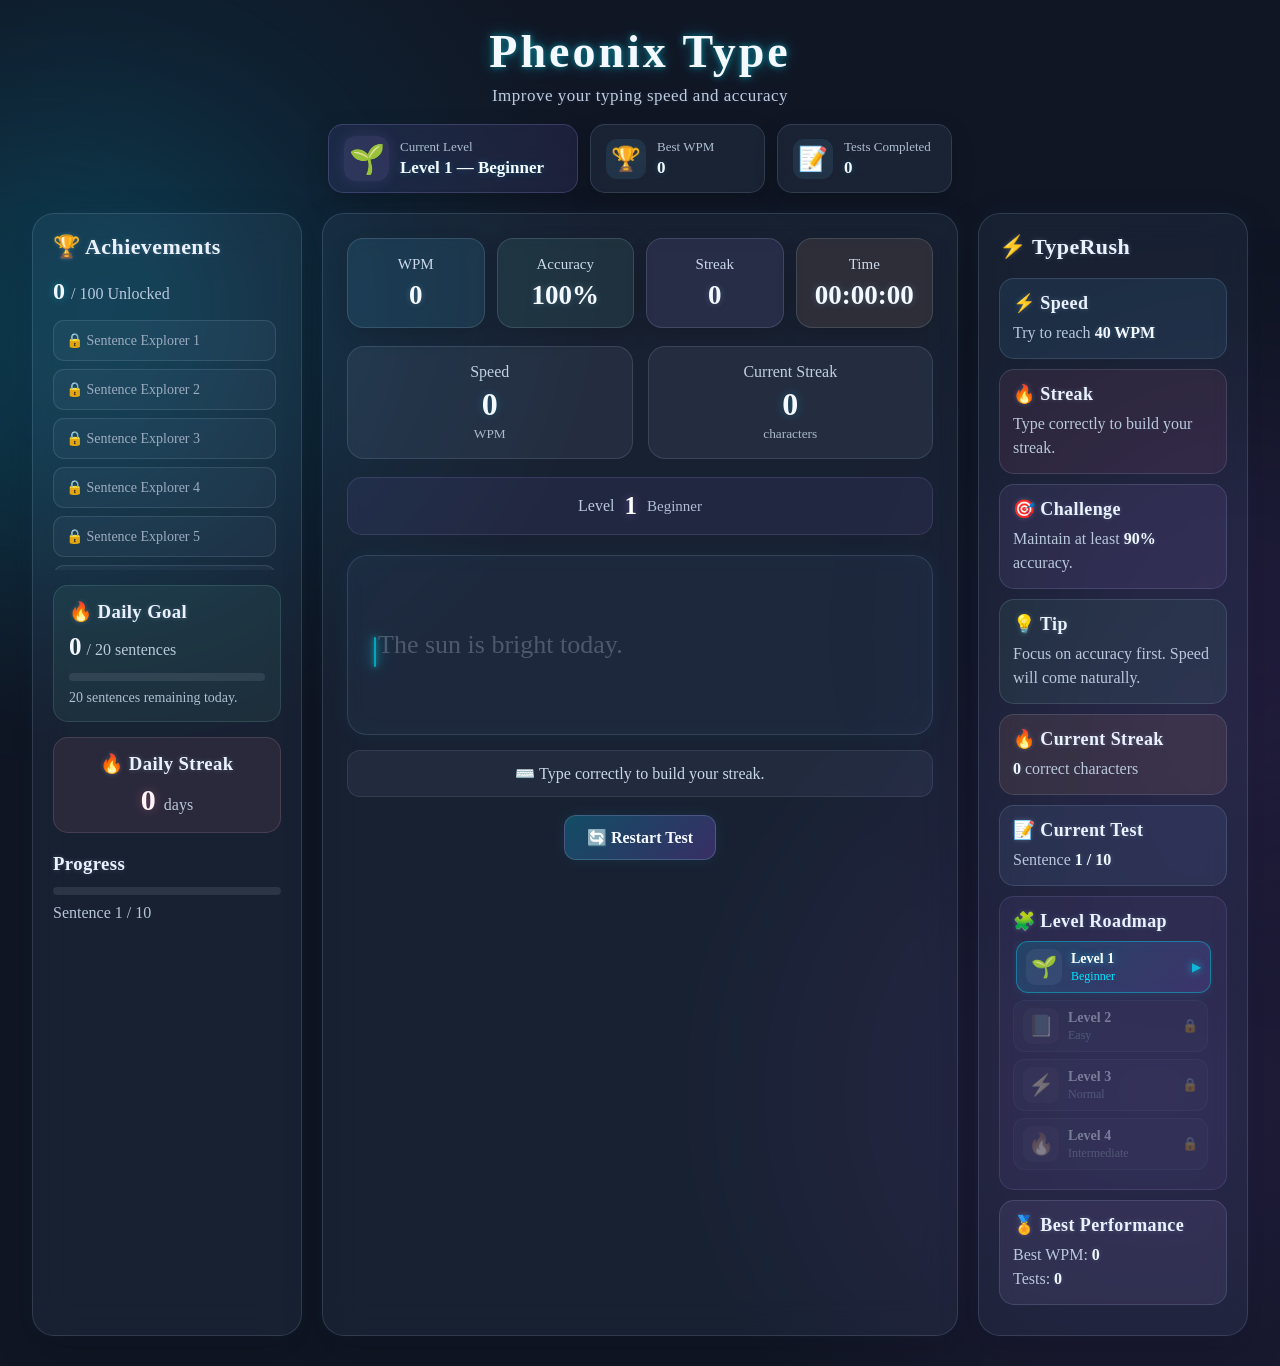
==== index.html @ e49d3962 "Add files via upload" ====
<!DOCTYPE html>
<html lang="en">

<head>
    <meta charset="UTF-8">
    <meta name="viewport" content="width=device-width, initial-scale=1.0">

    <title>PheonixType - Typing Practice</title>

   <meta name="description" content="Free online typing practice to improve your typing speed and accuracy. Take typing tests and improve your WPM.">

   <meta name="keywords" content="typing practice, typing test, typing speed test, online typing practice, WPM test">

    <link rel="stylesheet" href="style.css">
</head>

<body>

    <!-- ================= HEADER ================= -->

    <header class="header">

        <div class="logo">
            Pheonix Type
        </div>

        <p class="subtitle">
            Improve your typing speed and accuracy
        </p>

        <!-- ================= PLAYER SUMMARY ================= -->

        <div class="top-summary">

            <!-- CURRENT LEVEL -->

            <div class="top-summary-card current-level-top">

                <div
                    class="top-level-icon"
                    id="levelImage">
                    🌱
                </div>

                <div class="top-summary-info">

                    <span>Current Level</span>

                    <strong id="topLevelName">
                        Level 1 — Beginner
                    </strong>

                </div>

            </div>


            <!-- BEST WPM -->

            <div class="top-summary-card">

                <div class="top-summary-icon">
                    🏆
                </div>

                <div class="top-summary-info">

                    <span>Best WPM</span>

                    <strong id="bestWpm">
                        0
                    </strong>

                </div>

            </div>


            <!-- TOTAL TESTS -->

            <div class="top-summary-card">

                <div class="top-summary-icon">
                    📝
                </div>

                <div class="top-summary-info">

                    <span>Tests Completed</span>

                    <strong id="totalTestsCompleted">
                        0
                    </strong>

                </div>

            </div>

        </div>

    </header>


    <!-- ================= MAIN CONTAINER ================= -->

    <main class="container">


        <!-- ================= LEFT PANEL ================= -->

        <aside class="side-panel left-panel">

            <h2>🏆 Achievements</h2>

            <div class="achievement-summary">

                <strong id="achievementCount">
                    0
                </strong>

                <span>/ 100 Unlocked</span>

            </div>


            <div
                id="achievementList"
                class="achievement-list">

                <div class="achievement locked">
                    🔒 Achievements unlock after 5 sentences
                </div>

            </div>


            <!-- ================= DAILY GOAL ================= -->

            <div class="daily-goal">

                <h3>🔥 Daily Goal</h3>

                <div class="goal-number">

                    <strong id="dailyCompleted">
                        0
                    </strong>

                    <span>/ 20 sentences</span>

                </div>


                <div class="progress-bar">

                    <div
                        id="dailyProgress"
                        class="progress">
                    </div>

                </div>


                <p id="dailyGoalText">
                    Complete 20 sentences today.
                </p>

            </div>


            <!-- ================= DAILY STREAK ================= -->

            <div class="daily-streak">

                <h3>🔥 Daily Streak</h3>

                <strong id="dailyStreak">
                    0
                </strong>

                <span>days</span>

            </div>


            <!-- ================= PROGRESS ================= -->

            <div class="progress-section">

                <h3>Progress</h3>

                <div class="progress-bar">

                    <div
                        id="progress"
                        class="progress">
                    </div>

                </div>

                <p>

                    Sentence

                    <span id="sentenceNumber">
                        1
                    </span>

                    /

                    <span id="totalSentences">
                        10
                    </span>

                </p>

            </div>

        </aside>


        <!-- ================= CENTER PANEL ================= -->

        <section class="main-panel">


            <!-- ================= TOP STATS ================= -->

            <div class="stats">

                <div class="stat-card">

                    <span>WPM</span>

                    <strong id="wpm">
                        0
                    </strong>

                </div>


                <div class="stat-card">

                    <span>Accuracy</span>

                    <strong id="accuracy">
                        100%
                    </strong>

                </div>


                <div class="stat-card">

                    <span>Streak</span>

                    <strong id="streak">
                        0
                    </strong>

                </div>


                <div class="stat-card">

                    <span>Time</span>

                    <strong id="timer">
                        00:00:00
                    </strong>

                </div>

            </div>


            <!-- ================= BIG STATS ================= -->

            <div class="big-stats">

                <div>

                    <span>Speed</span>

                    <strong id="bigWpm">
                        0
                    </strong>

                    <small>
                        WPM
                    </small>

                </div>


                <div>

                    <span>Current Streak</span>

                    <strong id="bigStreak">
                        0
                    </strong>

                    <small>
                        characters
                    </small>

                </div>

            </div>


            <!-- ================= LEVEL ================= -->

            <div class="level-display">

                <span>
                    Level
                </span>

                <strong id="level">
                    1
                </strong>

                <small id="levelDifficulty">
                    Beginner
                </small>

            </div>


            <!-- ================= TYPING AREA ================= -->

            <div
                class="sentence-box"
                id="sentenceBox">

                <div
                    id="text"
                    class="typing-text">
                </div>


                <input
                    type="text"
                    id="input"
                    autocomplete="off"
                    autocorrect="off"
                    autocapitalize="off"
                    spellcheck="false">

            </div>


            <!-- ================= TYPING STATUS ================= -->

            <div
                id="challenge"
                class="challenge">

                Start typing to begin your challenge.

            </div>


            <!-- ================= RESTART ================= -->

            <button
                class="restart-btn"
                id="restartButton">

                🔄 Restart Test

            </button>

        </section>


        <!-- ================= RIGHT PANEL ================= -->

        <aside class="side-panel right-panel">

            <h2>⚡ TypeRush</h2>


            <!-- SPEED -->

            <div class="info-card speed-card">

                <h3>⚡ Speed</h3>

                <p>
                    Try to reach
                    <strong>40 WPM</strong>
                </p>

            </div>


            <!-- STREAK -->

            <div class="info-card streak-card">

                <h3>🔥 Streak</h3>

                <p>
                    Type correctly to build your streak.
                </p>

            </div>


            <!-- CHALLENGE -->

            <div class="info-card challenge-card">

                <h3>🎯 Challenge</h3>

                <p>
                    Maintain at least
                    <strong>90%</strong> accuracy.
                </p>

            </div>


            <!-- TIP -->

            <div class="info-card tip-card">

                <h3>💡 Tip</h3>

                <p>
                    Focus on accuracy first.
                    Speed will come naturally.
                </p>

            </div>


            <!-- CURRENT STREAK -->

            <div class="info-card current-streak-card">

                <h3>🔥 Current Streak</h3>

                <p>

                    <strong id="rightCurrentStreak">
                        0
                    </strong>

                    correct characters

                </p>

            </div>


            <!-- CURRENT TEST -->

            <div class="info-card current-test-card">

                <h3>📝 Current Test</h3>

                <p>

                    Sentence

                    <strong id="rightCurrentTest">
                        1 / 10
                    </strong>

                </p>

            </div>


            <!-- ================= LEVEL ROADMAP ================= -->

            <div class="level-roadmap">

                <h3>🧩 Level Roadmap</h3>

                <div
                    class="level-scroll"
                    id="levelScroll">


                    <div
                        class="level-card"
                        data-level="1">

                        <div class="level-card-image">
                            🌱
                        </div>

                        <div class="level-card-info">

                            <strong>Level 1</strong>

                            <span>Beginner</span>

                        </div>

                        <div class="level-status">
                            ▶
                        </div>

                    </div>


                    <div
                        class="level-card"
                        data-level="2">

                        <div class="level-card-image">
                            📘
                        </div>

                        <div class="level-card-info">

                            <strong>Level 2</strong>

                            <span>Easy</span>

                        </div>

                        <div class="level-status">
                            🔒
                        </div>

                    </div>


                    <div
                        class="level-card"
                        data-level="3">

                        <div class="level-card-image">
                            ⚡
                        </div>

                        <div class="level-card-info">

                            <strong>Level 3</strong>

                            <span>Normal</span>

                        </div>

                        <div class="level-status">
                            🔒
                        </div>

                    </div>


                    <div
                        class="level-card"
                        data-level="4">

                        <div class="level-card-image">
                            🔥
                        </div>

                        <div class="level-card-info">

                            <strong>Level 4</strong>

                            <span>Intermediate</span>

                        </div>

                        <div class="level-status">
                            🔒
                        </div>

                    </div>


                    <div
                        class="level-card"
                        data-level="5">

                        <div class="level-card-image">
                            🚀
                        </div>

                        <div class="level-card-info">

                            <strong>Level 5</strong>

                            <span>Advanced</span>

                        </div>

                        <div class="level-status">
                            🔒
                        </div>

                    </div>


                    <div
                        class="level-card"
                        data-level="6">

                        <div class="level-card-image">
                            💎
                        </div>

                        <div class="level-card-info">

                            <strong>Level 6</strong>

                            <span>Expert</span>

                        </div>

                        <div class="level-status">
                            🔒
                        </div>

                    </div>


                    <div
                        class="level-card"
                        data-level="7">

                        <div class="level-card-image">
                            👑
                        </div>

                        <div class="level-card-info">

                            <strong>Level 7</strong>

                            <span>Master</span>

                        </div>

                        <div class="level-status">
                            🔒
                        </div>

                    </div>


                    <div
                        class="level-card"
                        data-level="8">

                        <div class="level-card-image">
                            🏆
                        </div>

                        <div class="level-card-info">

                            <strong>Level 8</strong>

                            <span>Legend</span>

                        </div>

                        <div class="level-status">
                            🔒
                        </div>

                    </div>

                </div>

            </div>


            <!-- BEST SCORE -->

            <div class="info-card best-card">

                <h3>🏅 Best Performance</h3>

                <p>
                    Best WPM:
                    <strong id="rightBestWpm">
                        0
                    </strong>
                </p>

                <p>
                    Tests:
                    <strong id="rightTotalTests">
                        0
                    </strong>
                </p>

            </div>

        </aside>

    </main>


    <!-- ================= ACHIEVEMENT POPUP ================= -->

    <div
        id="achievementPopup"
        class="achievement-popup">

        <div class="popup-box">

            <div class="popup-icon">
                🏆
            </div>

            <h2>
                Achievement Unlocked!
            </h2>

            <p id="achievementName">
                Achievement
            </p>

        </div>

    </div>


    <!-- ================= RESULTS ================= -->

    <div
        id="results"
        class="results-overlay">

        <div class="results-box">


            <h1>
                🏆 Test Complete!
            </h1>


            <p class="results-subtitle">
                Great job! Here are your final results.
            </p>


            <div class="results-stats">


                <div class="result-card">

                    <span>
                        WPM
                    </span>

                    <strong id="finalWpm">
                        0
                    </strong>

                </div>


                <div class="result-card">

                    <span>
                        Accuracy
                    </span>

                    <strong id="finalAccuracy">
                        0%
                    </strong>

                </div>


                <div class="result-card">

                    <span>
                        Highest Streak
                    </span>

                    <strong id="finalStreak">
                        0
                    </strong>

                </div>


                <div class="result-card">

                    <span>
                        Characters
                    </span>

                    <strong id="finalCharacters">
                        0
                    </strong>

                </div>


                <div class="result-card">

                    <span>
                        Time
                    </span>

                    <strong id="finalTime">
                        00:00:00
                    </strong>

                </div>


                <div class="result-card">

                    <span>
                        Daily Goal
                    </span>

                    <strong id="finalDailyGoal">
                        0 / 20
                    </strong>

                </div>

            </div>


            <h2 id="performanceMessage">
                Keep practicing!
            </h2>


            <button
                class="try-again-btn"
                id="tryAgainButton">

                🔄 Try Again

            </button>

        </div>

    </div>


    <script src="script.js"></script>

</body>

</html>
---- style.css ----
/* ========================================= */
/* GLOBAL */
/* ========================================= */

* {
    box-sizing: border-box;
    margin: 0;
    padding: 0;

    font-family:
        "Times New Roman",
        Times,
        serif;
}


body {

    min-height: 100vh;

    color: #e8f1ff;

    background:

        radial-gradient(
            circle at 10% 20%,
            rgba(0, 200, 255, 0.12),
            transparent 30%
        ),

        radial-gradient(
            circle at 90% 80%,
            rgba(170, 80, 255, 0.12),
            transparent 30%
        ),

        #101624;

    overflow-x: hidden;

    position: relative;
}


/* ========================================= */
/* BACKGROUND GLOW */
/* ========================================= */

body::before {

    content: "";

    position: fixed;

    width: 450px;
    height: 450px;

    left: -180px;
    top: 15%;

    background:
        rgba(0, 220, 255, 0.10);

    filter: blur(100px);

    border-radius: 50%;

    animation:
        backgroundMove 8s ease-in-out infinite;

    pointer-events: none;
}


body::after {

    content: "";

    position: fixed;

    width: 450px;
    height: 450px;

    right: -180px;
    bottom: 5%;

    background:
        rgba(170, 80, 255, 0.10);

    filter: blur(100px);

    border-radius: 50%;

    animation:
        backgroundMove2 10s ease-in-out infinite;

    pointer-events: none;
}


@keyframes backgroundMove {

    0%,
    100% {
        transform: translate(0, 0);
    }

    50% {
        transform: translate(100px, 50px);
    }

}


@keyframes backgroundMove2 {

    0%,
    100% {
        transform: translate(0, 0);
    }

    50% {
        transform: translate(-100px, -50px);
    }

}


/* ========================================= */
/* HEADER */
/* ========================================= */

.header {

    text-align: center;

    padding:
        25px
        20px
        15px;

    position: relative;

    z-index: 2;
}


.logo {

    font-size: 46px;

    font-weight: bold;

    letter-spacing: 3px;

    color: #f4f8ff;

    text-shadow:

        0 0 6px
        rgba(0, 229, 255, 0.5),

        0 0 18px
        rgba(0, 229, 255, 0.3);

    animation:
        logoFloat 4s ease-in-out infinite;
}


@keyframes logoFloat {

    0%,
    100% {
        transform: translateY(0);
    }

    50% {
        transform: translateY(-4px);
    }

}


.subtitle {

    margin-top: 8px;

    color: #bdcce0;

    font-size: 17px;

    letter-spacing: 0.5px;

    text-shadow:
        0 0 5px
        rgba(170, 210, 255, 0.15);
}


/* ========================================= */
/* TOP PLAYER SUMMARY */
/* ========================================= */

.top-summary {

    margin: 18px auto 0;

    display: flex;

    justify-content: center;

    align-items: stretch;

    gap: 12px;

    width: min(900px, 95%);
}


.top-summary-card {

    min-width: 175px;

    padding: 11px 15px;

    display: flex;

    align-items: center;

    gap: 11px;

    border-radius: 15px;

    border:
        1px solid
        rgba(200, 225, 255, 0.14);

    background:
        rgba(150, 190, 235, 0.08);

    backdrop-filter:
        blur(15px);

    -webkit-backdrop-filter:
        blur(15px);

    box-shadow:
        0 8px 25px
        rgba(0, 0, 0, 0.15);

    transition:
        0.3s ease;
}


.top-summary-card:hover {

    transform:
        translateY(-3px);

    background:
        rgba(180, 215, 250, 0.13);

    box-shadow:
        0 0 20px
        rgba(0, 220, 255, 0.10);
}


.current-level-top {

    min-width: 250px;

    background:
        rgba(150, 130, 255, 0.10);

    border-color:
        rgba(190, 170, 255, 0.20);
}


.top-level-icon {

    width: 45px;

    height: 45px;

    display: flex;

    align-items: center;

    justify-content: center;

    font-size: 29px;

    border-radius: 12px;

    background:
        rgba(180, 150, 255, 0.12);

    box-shadow:
        0 0 15px
        rgba(160, 130, 255, 0.15);

    flex-shrink: 0;
}


.top-summary-icon {

    width: 40px;

    height: 40px;

    display: flex;

    align-items: center;

    justify-content: center;

    font-size: 24px;

    border-radius: 11px;

    background:
        rgba(100, 200, 255, 0.10);

    flex-shrink: 0;
}


.top-summary-info {

    display: flex;

    flex-direction: column;

    text-align: left;

    gap: 3px;
}


.top-summary-info span {

    color: #aebed2;

    font-size: 13px;
}


.top-summary-info strong {

    color: #f4f9ff;

    font-size: 17px;

    text-shadow:
        0 0 7px
        rgba(0, 220, 255, 0.25);
}


/* ========================================= */
/* MAIN LAYOUT */
/* ========================================= */

.container {

    width: 95%;

    max-width: 1450px;

    margin:
        5px auto
        30px;

    display: grid;

    grid-template-columns:
        270px
        1fr
        270px;

    gap: 20px;

    position: relative;

    z-index: 2;
}


/* ========================================= */
/* GLASS PANELS */
/* ========================================= */

.side-panel,
.main-panel {

    border-radius: 22px;

    border:
        1px solid
        rgba(200, 225, 255, 0.14);

    background:
        rgba(140, 180, 230, 0.07);

    backdrop-filter:
        blur(18px);

    -webkit-backdrop-filter:
        blur(18px);

    box-shadow:

        0 15px 40px
        rgba(0, 0, 0, 0.18),

        0 0 25px
        rgba(100, 180, 255, 0.05);
}


.side-panel {

    padding: 20px;

    min-height: 500px;
}


.main-panel {

    padding: 24px;

    min-width: 0;
}


/* ========================================= */
/* HEADINGS */
/* ========================================= */

h2,
h3 {

    color: #eaf2ff;

    letter-spacing: 0.4px;

    text-shadow:
        0 0 5px
        rgba(180, 220, 255, 0.25);
}


.side-panel h2 {

    margin-bottom: 18px;

    font-size: 22px;
}


/* ========================================= */
/* ACHIEVEMENTS */
/* ========================================= */

.achievement-summary {

    display: flex;

    align-items: baseline;

    gap: 6px;

    margin-bottom: 15px;

    color: #b8c9df;
}


.achievement-summary strong {

    font-size: 24px;

    color: #f2f7ff;

    text-shadow:
        0 0 8px
        rgba(0, 229, 255, 0.35);
}


.achievement-list {

    max-height: 250px;

    overflow-y: auto;

    padding-right: 5px;
}


.achievement {

    padding: 11px 12px;

    margin-bottom: 8px;

    border-radius: 11px;

    background:
        rgba(175, 205, 245, 0.08);

    border:
        1px solid
        rgba(200, 225, 255, 0.13);

    color: #d5e1f0;

    font-size: 14px;

    transition:
        0.3s ease;
}


.achievement:hover {

    transform:
        translateX(4px);

    background:
        rgba(185, 215, 255, 0.14);
}


.achievement.unlocked {

    color: #f5fbff;

    background:
        rgba(0, 210, 240, 0.10);

    border-color:
        rgba(0, 220, 255, 0.25);

    box-shadow:
        0 0 14px
        rgba(0, 220, 255, 0.08);
}


.achievement.locked {

    color: #9eacc0;

    background:
        rgba(150, 175, 205, 0.06);
}


/* ========================================= */
/* DAILY GOAL */
/* ========================================= */

.daily-goal {

    margin-top: 15px;

    padding: 15px;

    border-radius: 15px;

    background:
        rgba(100, 210, 180, 0.08);

    border:
        1px solid
        rgba(150, 230, 210, 0.14);
}


.daily-goal h3 {

    margin-bottom: 10px;
}


.goal-number {

    display: flex;

    align-items: baseline;

    gap: 5px;

    color: #b9cadc;
}


.goal-number strong {

    font-size: 25px;

    color: #f2f8ff;
}


.progress-bar {

    width: 100%;

    height: 8px;

    margin-top: 12px;

    border-radius: 10px;

    overflow: hidden;

    background:
        rgba(210, 225, 245, 0.10);
}


.progress {

    width: 0%;

    height: 100%;

    border-radius: 10px;

    background:
        linear-gradient(
            90deg,
            #00d9ff,
            #9c6cff
        );

    box-shadow:
        0 0 10px
        rgba(0, 220, 255, 0.35);

    transition:
        width 0.4s ease;
}


.daily-goal p {

    margin-top: 9px;

    color: #aebfd3;

    font-size: 14px;
}


/* ========================================= */
/* DAILY STREAK */
/* ========================================= */

.daily-streak {

    margin-top: 15px;

    padding: 15px;

    text-align: center;

    border-radius: 15px;

    background:
        rgba(255, 150, 180, 0.08);

    border:
        1px solid
        rgba(255, 190, 210, 0.14);
}


.daily-streak h3 {

    margin-bottom: 8px;
}


.daily-streak strong {

    font-size: 30px;

    color: #fff4f7;

    text-shadow:
        0 0 10px
        rgba(255, 120, 160, 0.35);
}


.daily-streak span {

    color: #b9c7d9;

    margin-left: 4px;
}


/* ========================================= */
/* PROGRESS */
/* ========================================= */

.progress-section {

    margin-top: 20px;
}


.progress-section h3 {

    margin-bottom: 8px;
}


.progress-section p {

    margin-top: 9px;

    color: #b6c5d8;
}


/* ========================================= */
/* TOP STATS */
/* ========================================= */

.stats {

    display: grid;

    grid-template-columns:
        repeat(4, 1fr);

    gap: 12px;
}


.stat-card {

    min-height: 90px;

    padding: 15px;

    border-radius: 16px;

    display: flex;

    flex-direction: column;

    justify-content: center;

    text-align: center;

    border:
        1px solid
        rgba(200, 225, 255, 0.15);

    background:
        rgba(160, 195, 235, 0.09);

    box-shadow:
        0 8px 22px
        rgba(0, 0, 0, 0.14);

    transition:
        0.3s ease;
}


.stat-card:hover {

    transform:
        translateY(-4px);

    background:
        rgba(180, 210, 250, 0.14);

    box-shadow:
        0 0 22px
        rgba(100, 200, 255, 0.10);
}


.stat-card:nth-child(1) {

    background:
        rgba(80, 200, 255, 0.10);
}


.stat-card:nth-child(2) {

    background:
        rgba(100, 220, 185, 0.09);
}


.stat-card:nth-child(3) {

    background:
        rgba(180, 150, 255, 0.10);
}


.stat-card:nth-child(4) {

    background:
        rgba(255, 190, 120, 0.09);
}


.stat-card span {

    color: #cbd9eb;

    font-size: 15px;

    margin-bottom: 7px;
}


.stat-card strong {

    color: #f4f8ff;

    font-size: 27px;

    text-shadow:
        0 0 7px
        rgba(150, 220, 255, 0.25);
}


/* ========================================= */
/* BIG STATS */
/* ========================================= */

.big-stats {

    display: grid;

    grid-template-columns:
        repeat(2, 1fr);

    gap: 15px;

    margin-top: 18px;
}


.big-stats > div {

    text-align: center;

    padding: 16px;

    border-radius: 17px;

    background:
        rgba(175, 200, 240, 0.08);

    border:
        1px solid
        rgba(200, 225, 255, 0.13);
}


.big-stats span {

    display: block;

    color: #c1d0e3;

    margin-bottom: 5px;
}


.big-stats strong {

    font-size: 32px;

    color: #f4f9ff;

    text-shadow:
        0 0 10px
        rgba(0, 220, 255, 0.25);
}


.big-stats small {

    display: block;

    margin-top: 3px;

    color: #aab9cc;
}


/* ========================================= */
/* LEVEL */
/* ========================================= */

.level-display {

    margin-top: 18px;

    padding: 14px;

    display: flex;

    align-items: center;

    justify-content: center;

    gap: 10px;

    border-radius: 15px;

    background:
        rgba(150, 130, 255, 0.08);

    border:
        1px solid
        rgba(190, 170, 255, 0.14);
}


.level-display span {

    color: #b9c9dd;

    font-size: 16px;
}


.level-display strong {

    font-size: 25px;

    color: #ffffff;

    text-shadow:
        0 0 10px
        rgba(150, 130, 255, 0.4);
}


.level-display small {

    color: #aebdd1;

    font-size: 15px;
}


/* ========================================= */
/* TYPING BOX */
/* ========================================= */

.sentence-box {

    position: relative;

    margin-top: 20px;

    min-height: 180px;

    padding: 30px;

    display: flex;

    align-items: center;

    border-radius: 20px;

    background:
        rgba(100, 150, 210, 0.06);

    border:
        1px solid
        rgba(180, 220, 255, 0.14);

    box-shadow:

        inset 0 0 25px
        rgba(100, 180, 255, 0.03),

        0 0 25px
        rgba(0, 220, 255, 0.05);

    cursor: text;
}


/* ========================================= */
/* TYPING TEXT */
/* ========================================= */

.typing-text {

    width: 100%;

    font-size: 26px;

    line-height: 1.7;

    word-wrap: break-word;
}


.typing-text span {

    position: relative;

    color: #697386;

    opacity: 0.65;

    text-shadow: none;

    transition:

        color 0.15s ease,

        text-shadow 0.15s ease,

        opacity 0.15s ease;
}


/* ========================================= */
/* CURRENT CHARACTER */
/* ========================================= */

.typing-text span.current {

    color: #697386;

    opacity: 0.65;

    text-shadow: none;
}


.typing-text span.current::before {

    content: "";

    position: absolute;

    left: -4px;

    top: 7px;

    width: 2px;

    height: 30px;

    background: #00e5ff;

    border-radius: 5px;

    box-shadow:

        0 0 5px #00e5ff,

        0 0 12px #00e5ff,

        0 0 22px
        rgba(0, 229, 255, 0.7);

    animation:
        cursorBlink 0.8s infinite;
}


@keyframes cursorBlink {

    0%,
    45% {
        opacity: 1;
    }

    46%,
    100% {
        opacity: 0.2;
    }

}


/* ========================================= */
/* CORRECT CHARACTER */
/* ========================================= */

.typing-text span.correct {

    color: #ffffff;

    opacity: 1;

    text-shadow:

        0 0 4px #ffffff,

        0 0 9px #00e5ff,

        0 0 18px
        rgba(0, 229, 255, 0.65);
}


/* ========================================= */
/* WRONG CHARACTER */
/* ========================================= */

.typing-text span.wrong {

    color: #ff5c78;

    opacity: 1;

    text-decoration:
        underline;

    text-decoration-color:
        #ff5c78;

    text-decoration-thickness: 2px;

    text-underline-offset: 4px;

    text-shadow:

        0 0 5px #ff5c78,

        0 0 12px #ff5c78,

        0 0 20px
        rgba(255, 80, 110, 0.55);

    animation:
        wrongCharacter 0.15s ease;
}


@keyframes wrongCharacter {

    0% {
        transform: translateX(0);
    }

    25% {
        transform: translateX(-2px);
    }

    50% {
        transform: translateX(2px);
    }

    75% {
        transform: translateX(-1px);
    }

    100% {
        transform: translateX(0);
    }

}


/* ========================================= */
/* HIDDEN INPUT */
/* ========================================= */

#input {

    position: absolute;

    opacity: 0;

    pointer-events: none;

    width: 1px;

    height: 1px;

    border: none;

    outline: none;
}


/* ========================================= */
/* CHALLENGE */
/* ========================================= */

.challenge {

    margin-top: 15px;

    padding: 13px 16px;

    text-align: center;

    border-radius: 13px;

    color: #c8d7e9;

    background:
        rgba(180, 200, 240, 0.06);

    border:
        1px solid
        rgba(200, 220, 255, 0.10);

    transition:
        0.3s ease;
}


/* ========================================= */
/* BUTTONS */
/* ========================================= */

.restart-btn,
.try-again-btn {

    border: none;

    cursor: pointer;

    color: #f5f9ff;

    font-size: 16px;

    font-weight: bold;

    padding:
        12px
        22px;

    border-radius: 12px;

    background:
        linear-gradient(
            135deg,
            rgba(0, 210, 255, 0.25),
            rgba(150, 90, 255, 0.25)
        );

    border:
        1px solid
        rgba(180, 220, 255, 0.20);

    box-shadow:
        0 0 15px
        rgba(0, 220, 255, 0.08);

    transition:
        0.3s ease;
}


.restart-btn {

    display: block;

    margin:
        18px
        auto
        0;
}


.restart-btn:hover,
.try-again-btn:hover {

    transform:
        translateY(-3px);

    box-shadow:
        0 0 25px
        rgba(0, 220, 255, 0.18);
}


.restart-btn:active,
.try-again-btn:active {

    transform:
        translateY(0)
        scale(0.97);
}


/* ========================================= */
/* RIGHT CARDS */
/* ========================================= */

.info-card {

    padding: 13px;

    margin-bottom: 10px;

    border-radius: 15px;

    border:
        1px solid
        rgba(200, 225, 255, 0.14);

    transition:
        0.3s ease;
}


.info-card:hover {

    transform:
        translateY(-3px);

    box-shadow:
        0 0 18px
        rgba(100, 190, 255, 0.08);
}


.info-card h3 {

    margin-bottom: 7px;

    font-size: 18px;
}


.info-card p {

    color: #b9c8dc;

    line-height: 1.5;
}


.info-card strong {

    color: #f3f8ff;

    text-shadow:
        0 0 5px
        rgba(150, 220, 255, 0.25);
}


.speed-card {

    background:
        rgba(80, 200, 255, 0.09);
}


.streak-card {

    background:
        rgba(255, 120, 160, 0.08);
}


.challenge-card {

    background:
        rgba(175, 140, 255, 0.09);
}


.tip-card {

    background:
        rgba(100, 220, 180, 0.08);
}


.current-streak-card {

    background:
        rgba(255, 180, 120, 0.09);
}


.current-test-card {

    background:
        rgba(120, 190, 255, 0.09);
}


.best-card {

    background:
        rgba(190, 160, 255, 0.09);
}


/* ========================================= */
/* LEVEL ROADMAP */
/* ========================================= */

.level-roadmap {

    margin-bottom: 10px;

    padding: 13px;

    border-radius: 15px;

    background:
        rgba(150, 130, 255, 0.07);

    border:
        1px solid
        rgba(190, 170, 255, 0.14);
}


.level-roadmap h3 {

    margin-bottom: 9px;

    font-size: 18px;
}


/* ========================================= */
/* LEVEL SCROLL */
/* ========================================= */

.level-scroll {

    max-height: 235px;

    overflow-y: auto;

    overflow-x: hidden;

    padding-right: 5px;

    scroll-behavior: smooth;
}


/* ========================================= */
/* LEVEL CARD */
/* ========================================= */

.level-card {

    min-height: 52px;

    margin-bottom: 7px;

    padding: 7px 9px;

    display: flex;

    align-items: center;

    gap: 9px;

    border-radius: 12px;

    border:
        1px solid
        rgba(200, 225, 255, 0.10);

    background:
        rgba(150, 180, 220, 0.06);

    transition:
        0.3s ease;

    position: relative;
}


.level-card-image {

    width: 36px;

    height: 36px;

    flex-shrink: 0;

    display: flex;

    align-items: center;

    justify-content: center;

    font-size: 21px;

    border-radius: 9px;

    background:
        rgba(180, 200, 240, 0.08);
}


.level-card-info {

    flex: 1;

    display: flex;

    flex-direction: column;

    gap: 2px;
}


.level-card-info strong {

    color: #dce9f8;

    font-size: 14px;
}


.level-card-info span {

    color: #8493a8;

    font-size: 12px;
}


.level-status {

    font-size: 13px;

    opacity: 0.75;
}


/* ========================================= */
/* LOCKED LEVEL */
/* ========================================= */

.level-card.locked {

    opacity: 0.42;
}


.level-card.locked .level-card-image {

    filter: grayscale(0.8);
}


/* ========================================= */
/* UNLOCKED LEVEL */
/* ========================================= */

.level-card.unlocked {

    opacity: 1;

    background:
        rgba(0, 210, 240, 0.07);

    border-color:
        rgba(0, 220, 255, 0.15);
}


.level-card.unlocked .level-status {

    font-size: 0;

}


.level-card.unlocked .level-status::after {

    content: "✓";

    font-size: 16px;

    color: #00e5ff;

    text-shadow:
        0 0 8px
        #00e5ff;
}


/* ========================================= */
/* ACTIVE LEVEL */
/* ========================================= */

.level-card.active {

    opacity: 1;

    background:
        linear-gradient(
            135deg,
            rgba(0, 220, 255, 0.14),
            rgba(150, 100, 255, 0.14)
        );

    border-color:
        rgba(0, 229, 255, 0.38);

    box-shadow:

        0 0 15px
        rgba(0, 220, 255, 0.10),

        inset 0 0 15px
        rgba(0, 220, 255, 0.04);

    transform:
        translateX(3px);
}


.level-card.active .level-card-info strong {

    color: #ffffff;

    text-shadow:
        0 0 7px
        rgba(0, 229, 255, 0.55);
}


.level-card.active .level-card-info span {

    color: #00e5ff;
}


.level-card.active .level-status {

    font-size: 0;
}


.level-card.active .level-status::after {

    content: "▶";

    font-size: 12px;

    color: #00e5ff;

    text-shadow:
        0 0 8px
        #00e5ff;
}


/* ========================================= */
/* LEVEL SCROLLBAR */
/* ========================================= */

.level-scroll::-webkit-scrollbar {

    width: 5px;
}


.level-scroll::-webkit-scrollbar-track {

    background:
        rgba(255,255,255,0.02);
}


.level-scroll::-webkit-scrollbar-thumb {

    background:
        rgba(120,190,255,0.25);

    border-radius: 10px;
}


/* ========================================= */
/* ACHIEVEMENT POPUP */
/* ========================================= */

.achievement-popup {

    position: fixed;

    inset: 0;

    display: none;

    align-items: center;

    justify-content: center;

    background:
        rgba(10, 15, 25, 0.55);

    backdrop-filter:
        blur(8px);

    z-index: 100;
}


.popup-box {

    width: 350px;

    padding: 35px;

    text-align: center;

    border-radius: 22px;

    background:
        rgba(150, 185, 230, 0.12);

    border:
        1px solid
        rgba(190, 225, 255, 0.20);

    box-shadow:
        0 0 40px
        rgba(0, 220, 255, 0.15);

    animation:
        popupIn 0.4s ease;
}


@keyframes popupIn {

    from {

        opacity: 0;

        transform:
            scale(0.8)
            translateY(20px);
    }

    to {

        opacity: 1;

        transform:
            scale(1)
            translateY(0);
    }

}


.popup-icon {

    font-size: 55px;

    margin-bottom: 10px;
}


.popup-box h2 {

    margin-bottom: 10px;
}


.popup-box p {

    color: #c8d8eb;

    font-size: 20px;
}


/* ========================================= */
/* RESULTS OVERLAY */
/* ========================================= */

.results-overlay {

    position: fixed;

    inset: 0;

    display: none;

    align-items: center;

    justify-content: center;

    background:
        rgba(8, 12, 20, 0.72);

    backdrop-filter:
        blur(12px);

    z-index: 90;

    padding: 20px;
}


/* ========================================= */
/* RESULTS BOX */
/* ========================================= */

.results-box {

    width: 100%;

    max-width: 750px;

    max-height: 90vh;

    overflow-y: auto;

    padding: 35px;

    text-align: center;

    border-radius: 25px;

    background:
        rgba(130, 170, 220, 0.10);

    border:
        1px solid
        rgba(200, 225, 255, 0.20);

    box-shadow:
        0 0 50px
        rgba(0, 220, 255, 0.10);

    animation:
        resultsIn 0.4s ease;
}


@keyframes resultsIn {

    from {

        opacity: 0;

        transform:
            scale(0.92)
            translateY(20px);
    }

    to {

        opacity: 1;

        transform:
            scale(1)
            translateY(0);
    }

}


.results-box h1 {

    font-size: 35px;

    color: #f3f8ff;

    margin-bottom: 8px;
}


.results-subtitle {

    color: #b9c9dc;

    margin-bottom: 25px;
}


/* ========================================= */
/* RESULTS STATS */
/* ========================================= */

.results-stats {

    display: grid;

    grid-template-columns:
        repeat(3, 1fr);

    gap: 12px;
}


.result-card {

    padding: 18px;

    border-radius: 15px;

    background:
        rgba(175, 205, 245, 0.08);

    border:
        1px solid
        rgba(200, 225, 255, 0.13);

    transition:
        0.3s ease;
}


.result-card:hover {

    transform:
        translateY(-3px);

    background:
        rgba(185, 215, 250, 0.12);
}


.result-card span {

    display: block;

    color: #b9c8da;

    margin-bottom: 7px;
}


.result-card strong {

    font-size: 26px;

    color: #f4f9ff;
}


#performanceMessage {

    margin:
        25px
        0;

    color: #eaf4ff;
}


/* ========================================= */
/* SCROLLBAR */
/* ========================================= */

::-webkit-scrollbar {

    width: 7px;
}


::-webkit-scrollbar-track {

    background:
        rgba(255,255,255,0.03);
}


::-webkit-scrollbar-thumb {

    background:
        rgba(120,190,255,0.25);

    border-radius: 10px;
}


::-webkit-scrollbar-thumb:hover {

    background:
        rgba(120,190,255,0.4);
}


/* ========================================= */
/* TABLET */
/* ========================================= */

@media (max-width: 1100px) {

    .container {

        grid-template-columns:
            220px
            1fr
            220px;
    }


    .typing-text {

        font-size: 23px;
    }


    .top-summary-card {

        min-width: 150px;
    }


    .current-level-top {

        min-width: 210px;
    }

}


/* ========================================= */
/* MOBILE LAYOUT */
/* ========================================= */

@media (max-width: 850px) {

    .container {

        grid-template-columns: 1fr;

        width: 94%;
    }


    .left-panel,
    .right-panel {

        display: none;
    }


    .stats {

        grid-template-columns:
            repeat(2, 1fr);
    }


    .top-summary {

        flex-wrap: wrap;
    }


    .top-summary-card {

        flex: 1;

        min-width: 145px;
    }


    .current-level-top {

        min-width: 200px;
    }

}


/* ========================================= */
/* MOBILE */
/* ========================================= */

@media (max-width: 600px) {

    .header {

        padding-top: 22px;
    }


    .logo {

        font-size: 36px;
    }


    .subtitle {

        font-size: 15px;
    }


    .top-summary {

        gap: 7px;
    }


    .top-summary-card {

        padding: 9px;

        min-width: 0;
    }


    .current-level-top {

        width: 100%;

        min-width: 0;
    }


    .top-level-icon {

        width: 40px;

        height: 40px;

        font-size: 25px;
    }


    .top-summary-icon {

        width: 35px;

        height: 35px;

        font-size: 20px;
    }


    .top-summary-info strong {

        font-size: 14px;
    }


    .top-summary-info span {

        font-size: 11px;
    }


    .main-panel {

        padding: 15px;
    }


    .stats {

        gap: 8px;
    }


    .stat-card {

        min-height: 80px;

        padding: 10px;
    }


    .stat-card strong {

        font-size: 23px;
    }


    .big-stats {

        gap: 8px;
    }


    .big-stats strong {

        font-size: 27px;
    }


    .sentence-box {

        padding: 20px;

        min-height: 200px;
    }


    .typing-text {

        font-size: 20px;

        line-height: 1.7;
    }


    .typing-text span.current::before {

        top: 5px;

        height: 24px;
    }


    .level-display {

        flex-wrap: wrap;
    }


    .results-box {

        padding: 22px;
    }


    .results-stats {

        grid-template-columns:
            repeat(2, 1fr);
    }


    .results-box h1 {

        font-size: 28px;
    }


    .result-card {

        padding: 14px;
    }


    .result-card strong {

        font-size: 23px;
    }

}


/* ========================================= */
/* SMALL MOBILE */
/* ========================================= */

@media (max-width: 400px) {

    .logo {

        font-size: 30px;

        letter-spacing: 2px;
    }


    .stats {

        grid-template-columns:
            1fr 1fr;
    }


    .typing-text {

        font-size: 18px;
    }


    .sentence-box {

        padding: 16px;
    }


    .results-stats {

        grid-template-columns:
            1fr;
    }

}
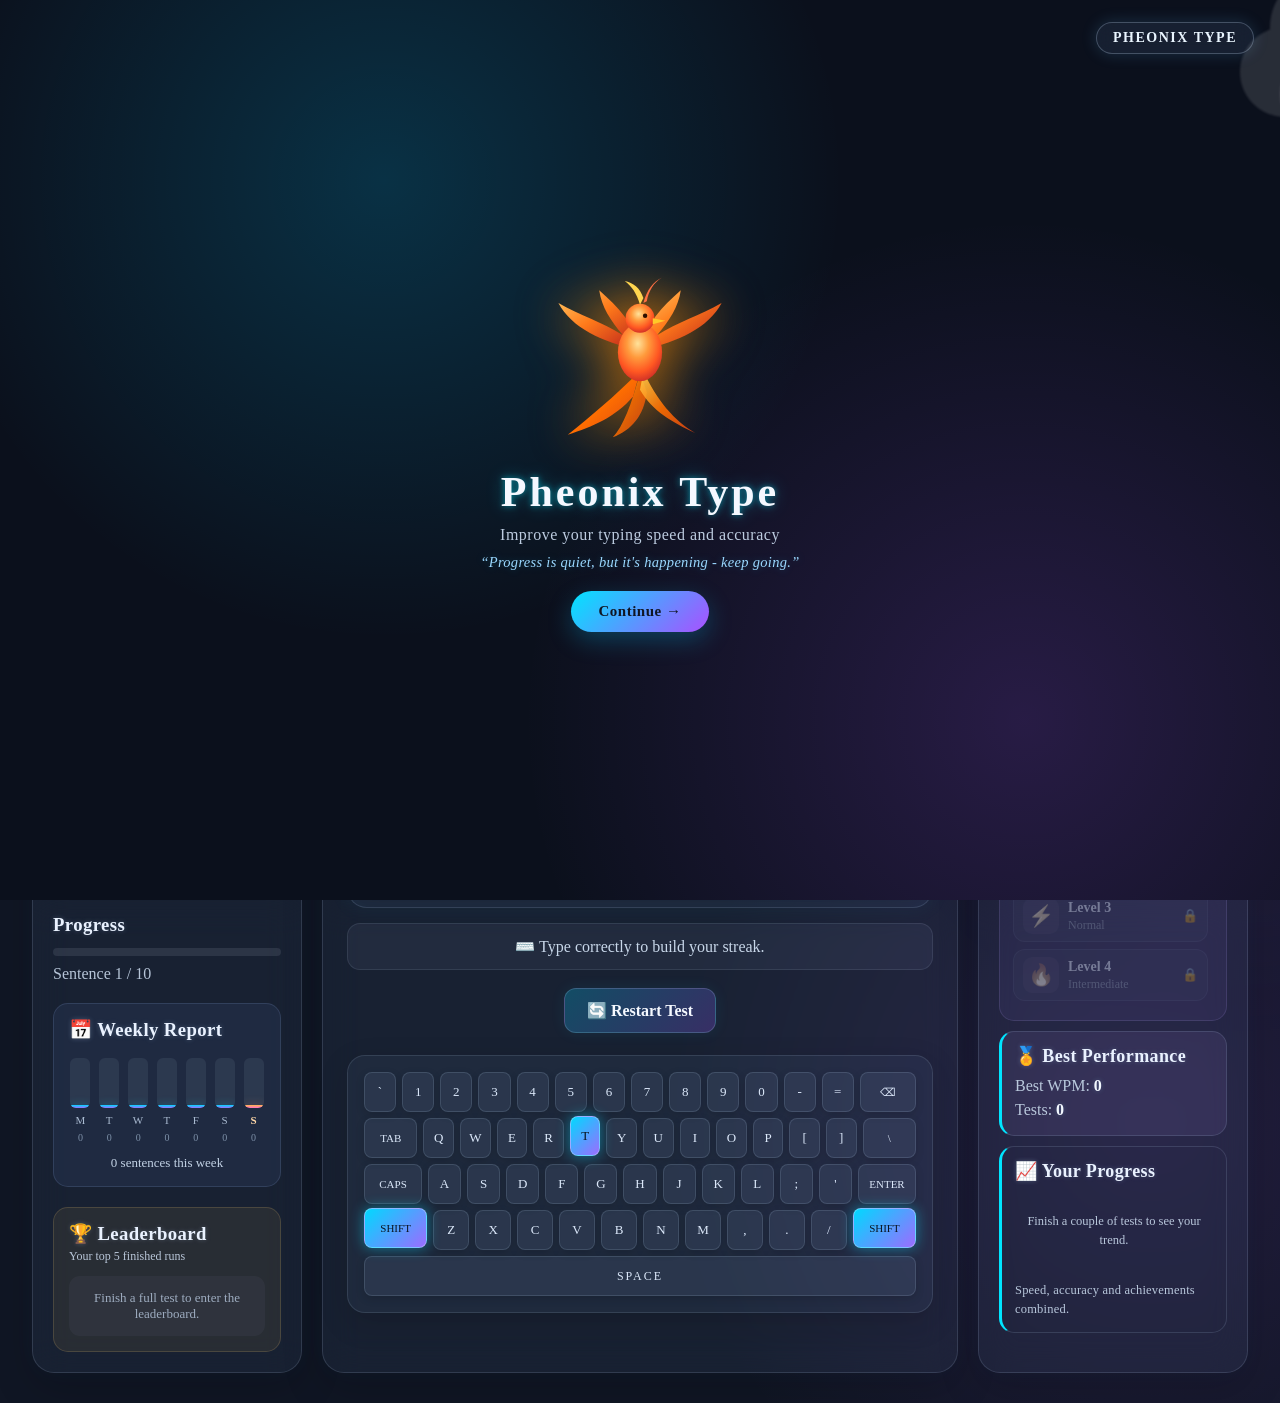
==== commit dd620d73: "Add files via upload" ====
--- a/index.html
+++ b/index.html
@@ -16,94 +16,268 @@
 
 <body>
 
-    <!-- ================= HEADER ================= -->
-
-    <header class="header">
-
-        <div class="logo">
-            Pheonix Type
+    <!-- ================= INTRO / SPLASH SCREEN ================= -->
+
+    <div
+        id="introScreen"
+        class="intro-screen">
+
+        <!-- SITE NAME BADGE -->
+        <div class="intro-site-badge">
+            PHEONIX TYPE
         </div>
 
-        <p class="subtitle">
-            Improve your typing speed and accuracy
-        </p>
-
-        <!-- ================= PLAYER SUMMARY ================= -->
-
-        <div class="top-summary">
-
-            <!-- CURRENT LEVEL -->
-
-            <div class="top-summary-card current-level-top">
-
-                <div
-                    class="top-level-icon"
-                    id="levelImage">
-                    🌱
-                </div>
-
-                <div class="top-summary-info">
-
-                    <span>Current Level</span>
-
-                    <strong id="topLevelName">
-                        Level 1 — Beginner
-                    </strong>
-
-                </div>
-
-            </div>
-
-
-            <!-- BEST WPM -->
-
-            <div class="top-summary-card">
-
-                <div class="top-summary-icon">
-                    🏆
-                </div>
-
-                <div class="top-summary-info">
-
-                    <span>Best WPM</span>
-
-                    <strong id="bestWpm">
-                        0
-                    </strong>
-
-                </div>
-
-            </div>
-
-
-            <!-- TOTAL TESTS -->
-
-            <div class="top-summary-card">
-
-                <div class="top-summary-icon">
-                    📝
-                </div>
-
-                <div class="top-summary-info">
-
-                    <span>Tests Completed</span>
-
-                    <strong id="totalTestsCompleted">
-                        0
-                    </strong>
-
-                </div>
-
-            </div>
-
+        <!-- FLOATING CLOUDS -->
+        <div class="intro-clouds" aria-hidden="true">
+            <div class="cloud cloud-1"></div>
+            <div class="cloud cloud-2"></div>
+            <div class="cloud cloud-3"></div>
+            <div class="cloud cloud-4"></div>
         </div>
 
-    </header>
+        <div class="intro-content">
+
+            <div
+                class="intro-image"
+                id="introImage">
+
+                <!-- REALISTIC PHOENIX -->
+                <svg
+                    class="phoenix-svg"
+                    viewBox="0 0 200 200"
+                    xmlns="http://www.w3.org/2000/svg"
+                    role="img"
+                    aria-label="Phoenix bird">
+
+                    <defs>
+                        <radialGradient id="phoenixBody" cx="45%" cy="35%" r="70%">
+                            <stop offset="0%" stop-color="#ffe29a"/>
+                            <stop offset="35%" stop-color="#ff9a3c"/>
+                            <stop offset="70%" stop-color="#ff5722"/>
+                            <stop offset="100%" stop-color="#c62828"/>
+                        </radialGradient>
+                        <linearGradient id="wingGrad" x1="0%" y1="0%" x2="100%" y2="100%">
+                            <stop offset="0%" stop-color="#ffcc66"/>
+                            <stop offset="45%" stop-color="#ff7a1a"/>
+                            <stop offset="100%" stop-color="#b71c1c"/>
+                        </linearGradient>
+                        <linearGradient id="tailGrad" x1="0%" y1="0%" x2="100%" y2="100%">
+                            <stop offset="0%" stop-color="#ffd54f"/>
+                            <stop offset="50%" stop-color="#ff6f00"/>
+                            <stop offset="100%" stop-color="#d84315"/>
+                        </linearGradient>
+                    </defs>
+
+                    <g class="phoenix-tail">
+                        <path d="M100 120 C 70 150, 40 175, 15 195 C 45 185, 70 175, 92 150 Z" fill="url(#tailGrad)"/>
+                        <path d="M100 122 C 90 160, 80 185, 68 198 C 90 190, 105 172, 108 145 Z" fill="url(#tailGrad)" opacity="0.85"/>
+                        <path d="M104 120 C 120 155, 140 178, 165 193 C 138 180, 115 168, 100 142 Z" fill="url(#tailGrad)" opacity="0.9"/>
+                    </g>
+
+                    <g class="phoenix-wing phoenix-wing-left">
+                        <path d="M96 95 C 55 85, 20 70, 4 40 C 30 55, 55 62, 80 78 C 65 60, 55 45, 52 25 C 75 45, 92 65, 100 90 Z" fill="url(#wingGrad)"/>
+                    </g>
+
+                    <g class="phoenix-wing phoenix-wing-right">
+                        <path d="M104 95 C 145 85, 180 70, 196 40 C 170 55, 145 62, 120 78 C 135 60, 145 45, 148 25 C 125 45, 108 65, 100 90 Z" fill="url(#wingGrad)"/>
+                    </g>
+
+                    <ellipse cx="100" cy="98" rx="26" ry="34" fill="url(#phoenixBody)"/>
+
+                    <circle cx="100" cy="58" r="17" fill="url(#phoenixBody)"/>
+
+                    <path d="M100 42 C 96 28, 90 20, 82 14 C 92 16, 100 22, 104 34 Z" fill="#ffd54f"/>
+                    <path d="M104 40 C 108 24, 116 15, 126 10 C 116 16, 110 26, 108 38 Z" fill="#ff7043"/>
+
+                    <path d="M115 58 L 130 61 L 115 65 Z" fill="#ffca28"/>
+
+                    <circle cx="106" cy="55" r="2.6" fill="#2b0f00"/>
+
+                </svg>
+
+            </div>
+
+            <div
+                id="introText"
+                class="intro-text">
+
+                <h1 class="intro-title">
+                    Pheonix Type
+                </h1>
+
+                <p class="intro-subtitle">
+                    Improve your typing speed and accuracy
+                </p>
+
+                <p
+                    id="introMotivation"
+                    class="intro-motivation">
+                </p>
+
+                <button
+                    id="introContinueButton"
+                    class="intro-continue-btn">
+                    Continue →
+                </button>
+
+            </div>
+
+        </div>
+
+    </div>
+
+
+    <!-- ================= LEVEL SELECT SCREEN ================= -->
+
+    <div
+        id="levelSelectScreen"
+        class="level-select-screen">
+
+        <div class="level-select-content">
+
+            <h1 class="level-select-title">
+                Choose Your Level
+            </h1>
+
+            <p class="level-select-subtitle">
+                Pick any unlocked level to continue. Locked levels open once
+                you complete the one before them.
+            </p>
+
+            <div
+                id="levelSelectGrid"
+                class="level-select-grid">
+            </div>
+
+        </div>
+
+    </div>
 
 
     <!-- ================= MAIN CONTAINER ================= -->
 
     <main class="container">
+
+
+        <!-- ================= HEADER ================= -->
+
+        <header class="header">
+
+            <div class="logo">
+                Pheonix Type
+            </div>
+
+            <p class="subtitle">
+                Improve your typing speed and accuracy
+            </p>
+
+            <!-- ================= ACCOUNT / PROFILE ================= -->
+
+            <div
+                class="auth-bar"
+                id="authBar">
+
+                <button
+                    id="openProfileButton"
+                    class="profile-open-btn"
+                    type="button">
+                    👤 My Profile
+                </button>
+
+            </div>
+
+            <!-- ================= PLAYER SUMMARY ================= -->
+
+            <div class="top-summary">
+
+                <!-- CURRENT LEVEL -->
+
+                <div class="top-summary-card current-level-top">
+
+                    <div
+                        class="top-level-icon"
+                        id="levelImage">
+                        🌱
+                    </div>
+
+                    <div class="top-summary-info">
+
+                        <span>Current Level</span>
+
+                        <strong id="topLevelName">
+                            Level 1 — Beginner
+                        </strong>
+
+                    </div>
+
+                </div>
+
+
+                <!-- BEST WPM -->
+
+                <div class="top-summary-card">
+
+                    <div class="top-summary-icon">
+                        🏆
+                    </div>
+
+                    <div class="top-summary-info">
+
+                        <span>Best WPM</span>
+
+                        <strong id="bestWpm">
+                            0
+                        </strong>
+
+                    </div>
+
+                </div>
+
+
+                <!-- BEST STREAK -->
+
+                <div class="top-summary-card">
+
+                    <div class="top-summary-icon">
+                        🔥
+                    </div>
+
+                    <div class="top-summary-info">
+
+                        <span>Best Streak</span>
+
+                        <strong id="bestStreakTop">
+                            0
+                        </strong>
+
+                    </div>
+
+                </div>
+
+
+                <!-- TOTAL TESTS -->
+
+                <div class="top-summary-card">
+
+                    <div class="top-summary-icon">
+                        📝
+                    </div>
+
+                    <div class="top-summary-info">
+
+                        <span>Tests Completed</span>
+
+                        <strong id="totalTestsCompleted">
+                            0
+                        </strong>
+
+                    </div>
+
+                </div>
+
+            </div>
+
+        </header>
 
 
         <!-- ================= LEFT PANEL ================= -->
@@ -134,6 +308,116 @@
             </div>
 
 
+            <!-- ================= CUSTOMIZE / THEME ================= -->
+
+            <div class="settings-card">
+
+                <h3>🎨 Customize</h3>
+
+                <p class="settings-label">
+                    Keyboard &amp; accent theme
+                </p>
+
+                <div
+                    id="themeSwatches"
+                    class="theme-swatches">
+
+                    <button
+                        class="theme-swatch swatch-classic active"
+                        data-theme="classic"
+                        title="Classic"
+                        type="button">
+                    </button>
+
+                    <button
+                        class="theme-swatch swatch-neon"
+                        data-theme="neon"
+                        title="Neon"
+                        type="button">
+                    </button>
+
+                    <button
+                        class="theme-swatch swatch-sunset"
+                        data-theme="sunset"
+                        title="Sunset"
+                        type="button">
+                    </button>
+
+                    <button
+                        class="theme-swatch swatch-ocean"
+                        data-theme="ocean"
+                        title="Ocean"
+                        type="button">
+                    </button>
+
+                    <button
+                        class="theme-swatch swatch-crimson"
+                        data-theme="crimson"
+                        title="Crimson"
+                        type="button">
+                    </button>
+
+                    <button
+                        class="theme-swatch swatch-forest"
+                        data-theme="forest"
+                        title="Forest"
+                        type="button">
+                    </button>
+
+                    <button
+                        class="theme-swatch swatch-galaxy"
+                        data-theme="galaxy"
+                        title="Galaxy"
+                        type="button">
+                    </button>
+
+                    <button
+                        class="theme-swatch swatch-gold"
+                        data-theme="gold"
+                        title="Gold"
+                        type="button">
+                    </button>
+
+                    <button
+                        class="theme-swatch swatch-ice"
+                        data-theme="ice"
+                        title="Ice"
+                        type="button">
+                    </button>
+
+                    <button
+                        class="theme-swatch swatch-mono"
+                        data-theme="mono"
+                        title="Monochrome"
+                        type="button">
+                    </button>
+
+                    <button
+                        class="theme-swatch swatch-rose"
+                        data-theme="rose"
+                        title="Rose"
+                        type="button">
+                    </button>
+
+                    <button
+                        class="theme-swatch swatch-lime"
+                        data-theme="lime"
+                        title="Lime"
+                        type="button">
+                    </button>
+
+                </div>
+
+                <button
+                    id="openProfileButtonSide"
+                    class="profile-open-btn settings-profile-btn"
+                    type="button">
+                    👤 Edit Profile
+                </button>
+
+            </div>
+
+
             <!-- ================= DAILY GOAL ================= -->
 
             <div class="daily-goal">
@@ -213,6 +497,49 @@
                     </span>
 
                 </p>
+
+            </div>
+
+
+            <!-- ================= WEEKLY REPORT ================= -->
+
+            <div class="weekly-report">
+
+                <h3>📅 Weekly Report</h3>
+
+                <div
+                    id="weeklyChart"
+                    class="weekly-chart">
+                </div>
+
+                <p
+                    id="weeklySummary"
+                    class="weekly-summary">
+                    0 sentences this week
+                </p>
+
+            </div>
+
+
+            <!-- ================= LEADERBOARD ================= -->
+
+            <div class="leaderboard-card">
+
+                <h3>🏆 Leaderboard</h3>
+
+                <p class="leaderboard-subtitle">
+                    Your top 5 finished runs
+                </p>
+
+                <div
+                    id="leaderboardList"
+                    class="leaderboard-list">
+
+                    <div class="leaderboard-empty">
+                        Finish a full test to enter the leaderboard.
+                    </div>
+
+                </div>
 
             </div>
 
@@ -373,6 +700,84 @@
 
             </button>
 
+
+            <!-- ================= VIRTUAL KEYBOARD ================= -->
+
+            <div
+                class="virtual-keyboard"
+                id="virtualKeyboard">
+
+                <div class="kb-row">
+                    <div class="kb-key" data-key="`">`</div>
+                    <div class="kb-key" data-key="1">1</div>
+                    <div class="kb-key" data-key="2">2</div>
+                    <div class="kb-key" data-key="3">3</div>
+                    <div class="kb-key" data-key="4">4</div>
+                    <div class="kb-key" data-key="5">5</div>
+                    <div class="kb-key" data-key="6">6</div>
+                    <div class="kb-key" data-key="7">7</div>
+                    <div class="kb-key" data-key="8">8</div>
+                    <div class="kb-key" data-key="9">9</div>
+                    <div class="kb-key" data-key="0">0</div>
+                    <div class="kb-key" data-key="-">-</div>
+                    <div class="kb-key" data-key="=">=</div>
+                    <div class="kb-key kb-wide" data-key="Backspace">⌫</div>
+                </div>
+
+                <div class="kb-row">
+                    <div class="kb-key kb-tab" data-key="Tab">Tab</div>
+                    <div class="kb-key" data-key="q">q</div>
+                    <div class="kb-key" data-key="w">w</div>
+                    <div class="kb-key" data-key="e">e</div>
+                    <div class="kb-key" data-key="r">r</div>
+                    <div class="kb-key" data-key="t">t</div>
+                    <div class="kb-key" data-key="y">y</div>
+                    <div class="kb-key" data-key="u">u</div>
+                    <div class="kb-key" data-key="i">i</div>
+                    <div class="kb-key" data-key="o">o</div>
+                    <div class="kb-key" data-key="p">p</div>
+                    <div class="kb-key" data-key="[">[</div>
+                    <div class="kb-key" data-key="]">]</div>
+                    <div class="kb-key kb-backslash" data-key="\">\</div>
+                </div>
+
+                <div class="kb-row">
+                    <div class="kb-key kb-caps" data-key="CapsLock">Caps</div>
+                    <div class="kb-key" data-key="a">a</div>
+                    <div class="kb-key" data-key="s">s</div>
+                    <div class="kb-key" data-key="d">d</div>
+                    <div class="kb-key" data-key="f">f</div>
+                    <div class="kb-key" data-key="g">g</div>
+                    <div class="kb-key" data-key="h">h</div>
+                    <div class="kb-key" data-key="j">j</div>
+                    <div class="kb-key" data-key="k">k</div>
+                    <div class="kb-key" data-key="l">l</div>
+                    <div class="kb-key" data-key=";">;</div>
+                    <div class="kb-key" data-key="'">'</div>
+                    <div class="kb-key kb-enter" data-key="Enter">Enter</div>
+                </div>
+
+                <div class="kb-row">
+                    <div class="kb-key kb-shift" data-key="Shift">Shift</div>
+                    <div class="kb-key" data-key="z">z</div>
+                    <div class="kb-key" data-key="x">x</div>
+                    <div class="kb-key" data-key="c">c</div>
+                    <div class="kb-key" data-key="v">v</div>
+                    <div class="kb-key" data-key="b">b</div>
+                    <div class="kb-key" data-key="n">n</div>
+                    <div class="kb-key" data-key="m">m</div>
+                    <div class="kb-key" data-key=",">,</div>
+                    <div class="kb-key" data-key=".">.</div>
+                    <div class="kb-key" data-key="/">/</div>
+                    <div class="kb-key kb-shift" data-key="Shift">Shift</div>
+                </div>
+
+                <div class="kb-row">
+                    <div class="kb-key kb-space" data-key=" ">Space</div>
+                </div>
+
+            </div>
+
         </section>
 
 
@@ -454,6 +859,13 @@
 
                 </p>
 
+                <p>
+                    Best Streak:
+                    <strong id="rightBestStreak">
+                        0
+                    </strong>
+                </p>
+
             </div>
 
 
@@ -661,6 +1073,52 @@
                             <strong>Level 8</strong>
 
                             <span>Legend</span>
+
+                        </div>
+
+                        <div class="level-status">
+                            🔒
+                        </div>
+
+                    </div>
+
+
+                    <div
+                        class="level-card"
+                        data-level="9">
+
+                        <div class="level-card-image">
+                            🌌
+                        </div>
+
+                        <div class="level-card-info">
+
+                            <strong>Level 9</strong>
+
+                            <span>Grandmaster</span>
+
+                        </div>
+
+                        <div class="level-status">
+                            🔒
+                        </div>
+
+                    </div>
+
+
+                    <div
+                        class="level-card"
+                        data-level="10">
+
+                        <div class="level-card-image">
+                            ♾️
+                        </div>
+
+                        <div class="level-card-info">
+
+                            <strong>Level 10</strong>
+
+                            <span>Immortal</span>
 
                         </div>
 
@@ -697,6 +1155,31 @@
 
             </div>
 
+
+            <!-- ================= YOUR PROGRESS ================= -->
+
+            <div class="info-card progress-card">
+
+                <h3>📈 Your Progress</h3>
+
+                <div
+                    id="progressChart"
+                    class="progress-chart">
+
+                    <p class="progress-empty">
+                        Finish a couple of tests to see your trend.
+                    </p>
+
+                </div>
+
+                <p
+                    id="progressTrend"
+                    class="progress-trend-text">
+                    Speed, accuracy and achievements combined.
+                </p>
+
+            </div>
+
         </aside>
 
     </main>
@@ -847,6 +1330,101 @@
     </div>
 
 
+    <!-- ================= PLAYER PROFILE MODAL ================= -->
+
+    <div
+        id="profileModal"
+        class="profile-modal-overlay">
+
+        <div class="profile-modal-box">
+
+            <button
+                id="closeProfileButton"
+                class="profile-close-btn"
+                type="button">
+                ✕
+            </button>
+
+            <h2>👤 Player Profile</h2>
+
+            <div class="profile-avatar-row">
+
+                <div class="profile-avatar-wrap">
+
+                    <img
+                        id="profileAvatarPreview"
+                        class="profile-avatar-preview"
+                        alt="Player avatar">
+
+                    <label
+                        for="profileAvatarInput"
+                        class="profile-avatar-edit"
+                        title="Change photo">
+                        ✎
+                    </label>
+
+                    <input
+                        type="file"
+                        id="profileAvatarInput"
+                        accept="image/*"
+                        hidden>
+
+                </div>
+
+                <div class="profile-name-wrap">
+
+                    <label for="profileNameInput">
+                        Display Name
+                    </label>
+
+                    <input
+                        type="text"
+                        id="profileNameInput"
+                        maxlength="24"
+                        placeholder="Type your name">
+
+                    <span
+                        id="profileEmailDisplay"
+                        class="profile-email">
+                    </span>
+
+                </div>
+
+            </div>
+
+            <div class="profile-stats-grid">
+
+                <div class="profile-stat">
+                    <span>Level</span>
+                    <strong id="profileLevel">1</strong>
+                </div>
+
+                <div class="profile-stat">
+                    <span>Best WPM</span>
+                    <strong id="profileBestWpm">0</strong>
+                </div>
+
+                <div class="profile-stat">
+                    <span>Best Streak</span>
+                    <strong id="profileBestStreak">0</strong>
+                </div>
+
+                <div class="profile-stat">
+                    <span>Tests Completed</span>
+                    <strong id="profileTotalTests">0</strong>
+                </div>
+
+            </div>
+
+            <p class="profile-hint">
+                Your name and photo are saved on this device.
+            </p>
+
+        </div>
+
+    </div>
+
+
     <script src="script.js"></script>
 
 </body>
--- a/style.css
+++ b/style.css
@@ -11,6 +11,287 @@
         "Times New Roman",
         Times,
         serif;
+}
+
+
+/* ========================================= */
+/* THEME VARIABLES (default = "classic") */
+/* ========================================= */
+
+:root {
+
+    --accent-1: #00e5ff;
+    --accent-2: #aa50ff;
+
+    --accent-glow-strong: rgba(0, 229, 255, 0.5);
+    --accent-glow-soft: rgba(0, 229, 255, 0.3);
+    --accent-soft-bg: rgba(0, 220, 255, 0.10);
+
+    --key-next-1: #00d9ff;
+    --key-next-2: #9c6cff;
+    --key-next-glow: rgba(0, 220, 255, 0.45);
+
+    --key-active-bg: rgba(255, 180, 90, 0.85);
+    --key-active-border: rgba(255, 200, 120, 0.6);
+    --key-active-glow: rgba(255, 170, 80, 0.5);
+
+    --panel-accent-glow: rgba(100, 180, 255, 0.05);
+    --card-hover-glow: rgba(100, 190, 255, 0.08);
+
+    --panel-min-height: 640px;
+}
+
+
+body[data-theme="neon"] {
+
+    --accent-1: #39ff8a;
+    --accent-2: #ff2ec4;
+
+    --accent-glow-strong: rgba(57, 255, 138, 0.55);
+    --accent-glow-soft: rgba(255, 46, 196, 0.3);
+    --accent-soft-bg: rgba(57, 255, 138, 0.12);
+
+    --key-next-1: #39ff8a;
+    --key-next-2: #ff2ec4;
+    --key-next-glow: rgba(57, 255, 138, 0.5);
+
+    --key-active-bg: rgba(255, 46, 196, 0.85);
+    --key-active-border: rgba(255, 120, 220, 0.6);
+    --key-active-glow: rgba(255, 46, 196, 0.5);
+
+    --panel-accent-glow: rgba(57, 255, 138, 0.07);
+    --card-hover-glow: rgba(57, 255, 138, 0.10);
+
+}
+
+
+body[data-theme="sunset"] {
+
+    --accent-1: #ff9a3c;
+    --accent-2: #ff4d6d;
+
+    --accent-glow-strong: rgba(255, 154, 60, 0.5);
+    --accent-glow-soft: rgba(255, 77, 109, 0.3);
+    --accent-soft-bg: rgba(255, 154, 60, 0.12);
+
+    --key-next-1: #ffb347;
+    --key-next-2: #ff4d6d;
+    --key-next-glow: rgba(255, 154, 60, 0.5);
+
+    --key-active-bg: rgba(255, 77, 109, 0.85);
+    --key-active-border: rgba(255, 150, 170, 0.6);
+    --key-active-glow: rgba(255, 77, 109, 0.5);
+
+    --panel-accent-glow: rgba(255, 154, 60, 0.07);
+    --card-hover-glow: rgba(255, 120, 90, 0.10);
+
+}
+
+
+body[data-theme="ocean"] {
+
+    --accent-1: #22d3ee;
+    --accent-2: #2563eb;
+
+    --accent-glow-strong: rgba(34, 211, 238, 0.5);
+    --accent-glow-soft: rgba(37, 99, 235, 0.3);
+    --accent-soft-bg: rgba(34, 211, 238, 0.12);
+
+    --key-next-1: #22d3ee;
+    --key-next-2: #2563eb;
+    --key-next-glow: rgba(34, 211, 238, 0.5);
+
+    --key-active-bg: rgba(37, 99, 235, 0.85);
+    --key-active-border: rgba(120, 170, 255, 0.6);
+    --key-active-glow: rgba(37, 99, 235, 0.5);
+
+    --panel-accent-glow: rgba(34, 211, 238, 0.07);
+    --card-hover-glow: rgba(34, 211, 238, 0.10);
+
+}
+
+
+body[data-theme="crimson"] {
+
+    --accent-1: #ff5252;
+    --accent-2: #b71c1c;
+
+    --accent-glow-strong: rgba(255, 82, 82, 0.5);
+    --accent-glow-soft: rgba(183, 28, 28, 0.3);
+    --accent-soft-bg: rgba(255, 82, 82, 0.12);
+
+    --key-next-1: #ff6f60;
+    --key-next-2: #b71c1c;
+    --key-next-glow: rgba(255, 82, 82, 0.5);
+
+    --key-active-bg: rgba(183, 28, 28, 0.85);
+    --key-active-border: rgba(255, 150, 150, 0.6);
+    --key-active-glow: rgba(183, 28, 28, 0.5);
+
+    --panel-accent-glow: rgba(255, 82, 82, 0.07);
+    --card-hover-glow: rgba(255, 82, 82, 0.10);
+
+}
+
+
+body[data-theme="forest"] {
+
+    --accent-1: #66bb6a;
+    --accent-2: #1b5e20;
+
+    --accent-glow-strong: rgba(102, 187, 106, 0.5);
+    --accent-glow-soft: rgba(27, 94, 32, 0.3);
+    --accent-soft-bg: rgba(102, 187, 106, 0.12);
+
+    --key-next-1: #81c784;
+    --key-next-2: #1b5e20;
+    --key-next-glow: rgba(102, 187, 106, 0.5);
+
+    --key-active-bg: rgba(27, 94, 32, 0.85);
+    --key-active-border: rgba(150, 220, 150, 0.6);
+    --key-active-glow: rgba(27, 94, 32, 0.5);
+
+    --panel-accent-glow: rgba(102, 187, 106, 0.07);
+    --card-hover-glow: rgba(102, 187, 106, 0.10);
+
+}
+
+
+body[data-theme="galaxy"] {
+
+    --accent-1: #7c4dff;
+    --accent-2: #311b92;
+
+    --accent-glow-strong: rgba(124, 77, 255, 0.5);
+    --accent-glow-soft: rgba(49, 27, 146, 0.3);
+    --accent-soft-bg: rgba(124, 77, 255, 0.12);
+
+    --key-next-1: #9575ff;
+    --key-next-2: #311b92;
+    --key-next-glow: rgba(124, 77, 255, 0.5);
+
+    --key-active-bg: rgba(49, 27, 146, 0.85);
+    --key-active-border: rgba(180, 160, 255, 0.6);
+    --key-active-glow: rgba(49, 27, 146, 0.5);
+
+    --panel-accent-glow: rgba(124, 77, 255, 0.07);
+    --card-hover-glow: rgba(124, 77, 255, 0.10);
+
+}
+
+
+body[data-theme="gold"] {
+
+    --accent-1: #ffd54f;
+    --accent-2: #ff8f00;
+
+    --accent-glow-strong: rgba(255, 213, 79, 0.5);
+    --accent-glow-soft: rgba(255, 143, 0, 0.3);
+    --accent-soft-bg: rgba(255, 213, 79, 0.12);
+
+    --key-next-1: #ffe082;
+    --key-next-2: #ff8f00;
+    --key-next-glow: rgba(255, 213, 79, 0.5);
+
+    --key-active-bg: rgba(255, 143, 0, 0.85);
+    --key-active-border: rgba(255, 220, 150, 0.6);
+    --key-active-glow: rgba(255, 143, 0, 0.5);
+
+    --panel-accent-glow: rgba(255, 213, 79, 0.07);
+    --card-hover-glow: rgba(255, 213, 79, 0.10);
+
+}
+
+
+body[data-theme="ice"] {
+
+    --accent-1: #4fc3f7;
+    --accent-2: #0288d1;
+
+    --accent-glow-strong: rgba(79, 195, 247, 0.5);
+    --accent-glow-soft: rgba(2, 136, 209, 0.3);
+    --accent-soft-bg: rgba(79, 195, 247, 0.12);
+
+    --key-next-1: #81d4fa;
+    --key-next-2: #0288d1;
+    --key-next-glow: rgba(79, 195, 247, 0.5);
+
+    --key-active-bg: rgba(2, 136, 209, 0.85);
+    --key-active-border: rgba(160, 220, 255, 0.6);
+    --key-active-glow: rgba(2, 136, 209, 0.5);
+
+    --panel-accent-glow: rgba(79, 195, 247, 0.07);
+    --card-hover-glow: rgba(79, 195, 247, 0.10);
+
+}
+
+
+body[data-theme="mono"] {
+
+    --accent-1: #cfd8dc;
+    --accent-2: #607d8b;
+
+    --accent-glow-strong: rgba(207, 216, 220, 0.5);
+    --accent-glow-soft: rgba(96, 125, 139, 0.3);
+    --accent-soft-bg: rgba(207, 216, 220, 0.12);
+
+    --key-next-1: #eceff1;
+    --key-next-2: #607d8b;
+    --key-next-glow: rgba(207, 216, 220, 0.5);
+
+    --key-active-bg: rgba(96, 125, 139, 0.85);
+    --key-active-border: rgba(220, 225, 230, 0.6);
+    --key-active-glow: rgba(96, 125, 139, 0.5);
+
+    --panel-accent-glow: rgba(207, 216, 220, 0.07);
+    --card-hover-glow: rgba(207, 216, 220, 0.10);
+
+}
+
+
+body[data-theme="rose"] {
+
+    --accent-1: #ff4fa3;
+    --accent-2: #8e0e50;
+
+    --accent-glow-strong: rgba(255, 79, 163, 0.5);
+    --accent-glow-soft: rgba(142, 14, 80, 0.3);
+    --accent-soft-bg: rgba(255, 79, 163, 0.12);
+
+    --key-next-1: #ff7ab8;
+    --key-next-2: #8e0e50;
+    --key-next-glow: rgba(255, 79, 163, 0.5);
+
+    --key-active-bg: rgba(142, 14, 80, 0.85);
+    --key-active-border: rgba(255, 170, 210, 0.6);
+    --key-active-glow: rgba(142, 14, 80, 0.5);
+
+    --panel-accent-glow: rgba(255, 79, 163, 0.07);
+    --card-hover-glow: rgba(255, 79, 163, 0.10);
+
+}
+
+
+body[data-theme="lime"] {
+
+    --accent-1: #c6ff00;
+    --accent-2: #33691e;
+
+    --accent-glow-strong: rgba(198, 255, 0, 0.5);
+    --accent-glow-soft: rgba(51, 105, 30, 0.3);
+    --accent-soft-bg: rgba(198, 255, 0, 0.12);
+
+    --key-next-1: #d4ff4f;
+    --key-next-2: #33691e;
+    --key-next-glow: rgba(198, 255, 0, 0.5);
+
+    --key-active-bg: rgba(51, 105, 30, 0.85);
+    --key-active-border: rgba(220, 255, 150, 0.6);
+    --key-active-glow: rgba(51, 105, 30, 0.5);
+
+    --panel-accent-glow: rgba(198, 255, 0, 0.07);
+    --card-hover-glow: rgba(198, 255, 0, 0.10);
+
 }
 
 
@@ -132,10 +413,12 @@
 
 .header {
 
+    grid-area: header;
+
     text-align: center;
 
     padding:
-        25px
+        10px
         20px
         15px;
 
@@ -158,13 +441,16 @@
     text-shadow:
 
         0 0 6px
-        rgba(0, 229, 255, 0.5),
+        var(--accent-glow-strong),
 
         0 0 18px
-        rgba(0, 229, 255, 0.3);
+        var(--accent-glow-soft);
 
     animation:
         logoFloat 4s ease-in-out infinite;
+
+    transition:
+        text-shadow 0.4s ease;
 }
 
 
@@ -208,13 +494,15 @@
 
     display: flex;
 
+    flex-wrap: wrap;
+
     justify-content: center;
 
     align-items: stretch;
 
     gap: 12px;
 
-    width: min(900px, 95%);
+    width: min(960px, 95%);
 }
 
 
@@ -373,7 +661,7 @@
     max-width: 1450px;
 
     margin:
-        5px auto
+        20px auto
         30px;
 
     display: grid;
@@ -383,11 +671,48 @@
         1fr
         270px;
 
+    grid-template-areas:
+        "left header right"
+        "left main right";
+
     gap: 20px;
 
+    /* Stretch (rather than "start") so the left panel, the
+       center column, and the right panel always finish at
+       the same bottom edge - no more short column leaving a
+       gap, or one column's cards drifting up/down relative
+       to the others. */
+    align-items: stretch;
+
     position: relative;
 
     z-index: 2;
+}
+
+
+.left-panel {
+
+    grid-area: left;
+}
+
+
+.right-panel {
+
+    grid-area: right;
+}
+
+
+.main-panel {
+
+    grid-area: main;
+}
+
+
+.header {
+
+    /* The header row should never stretch - only the panel
+       columns below it should grow to match each other. */
+    align-self: start;
 }
 
 
@@ -419,15 +744,27 @@
         rgba(0, 0, 0, 0.18),
 
         0 0 25px
-        rgba(100, 180, 255, 0.05);
+        var(--panel-accent-glow);
+
+    transition:
+        box-shadow 0.4s ease;
+
+    /* Left panel, center panel, and right panel now share
+       the same overall minimum size so the three columns
+       read as evenly matched. */
+    min-height: var(--panel-min-height);
 }
 
 
 .side-panel {
 
     padding: 20px;
-
-    min-height: 500px;
+}
+
+
+.side-panel > *:first-child {
+
+    margin-top: 0;
 }
 
 
@@ -1337,7 +1674,21 @@
 
     box-shadow:
         0 0 18px
-        rgba(100, 190, 255, 0.08);
+        var(--card-hover-glow);
+}
+
+
+/* Gives the right-hand cards a visible accent strip that
+   changes with the chosen theme (see the "Customize" card
+   in the left panel). */
+.right-panel .info-card {
+
+    border-left:
+        3px solid
+        var(--accent-1);
+
+    transition:
+        border-color 0.4s ease;
 }
 
 
@@ -1364,6 +1715,117 @@
     text-shadow:
         0 0 5px
         rgba(150, 220, 255, 0.25);
+}
+
+
+/* ========================================= */
+/* NEW FEATURE: "YOUR PROGRESS" LINE CHART */
+/* ========================================= */
+
+/*
+ * Sits at the bottom of the right panel and fills the space
+ * that used to be left empty. Plots a composite performance
+ * score (WPM + accuracy + achievement bonus) for recent tests
+ * so the line visibly rises or falls with real performance.
+ */
+
+.progress-card {
+
+    margin-bottom: 0;
+}
+
+
+.progress-chart {
+
+    height: 84px;
+
+    margin: 6px 0 8px;
+
+    display: flex;
+
+    align-items: center;
+
+    justify-content: center;
+}
+
+
+.progress-svg {
+
+    width: 100%;
+
+    height: 100%;
+
+    overflow: visible;
+}
+
+
+.progress-line {
+
+    fill: none;
+
+    stroke: var(--accent-1);
+
+    stroke-width: 2.4;
+
+    stroke-linecap: round;
+
+    stroke-linejoin: round;
+
+    filter:
+        drop-shadow(
+            0 0 4px
+            var(--panel-accent-glow)
+        );
+}
+
+
+.progress-dot {
+
+    fill: #eaf6ff;
+
+    stroke: var(--accent-1);
+
+    stroke-width: 1.5;
+}
+
+
+.progress-empty {
+
+    font-size: 12.5px;
+
+    color: #8fa2bd;
+
+    text-align: center;
+
+    line-height: 1.5;
+}
+
+
+.progress-trend-text {
+
+    font-size: 12.5px;
+
+    color: #b9c8dc;
+
+    letter-spacing: 0.2px;
+}
+
+
+.progress-trend-text.trend-up {
+
+    color: #6ee7a0;
+}
+
+
+.progress-trend-text.trend-down {
+
+    color: #ff8a80;
+}
+
+
+.progress-trend-text.trend-flat {
+
+    color: #b9c8dc;
 }
 
 
@@ -2009,6 +2471,552 @@
 
 
 /* ========================================= */
+/* WEEKLY REPORT */
+/* ========================================= */
+
+.weekly-report {
+
+    margin-top: 20px;
+
+    padding: 15px;
+
+    border-radius: 15px;
+
+    background:
+        rgba(120, 160, 255, 0.08);
+
+    border:
+        1px solid
+        rgba(160, 190, 255, 0.14);
+}
+
+
+.weekly-report h3 {
+
+    margin-bottom: 12px;
+}
+
+
+.weekly-chart {
+
+    display: flex;
+
+    align-items: flex-end;
+
+    justify-content: space-between;
+
+    gap: 6px;
+
+    height: 90px;
+
+    padding-top: 5px;
+}
+
+
+.weekly-bar-column {
+
+    flex: 1;
+
+    display: flex;
+
+    flex-direction: column;
+
+    align-items: center;
+
+    justify-content: flex-end;
+
+    height: 100%;
+
+    gap: 6px;
+}
+
+
+.weekly-bar-track {
+
+    width: 100%;
+
+    max-width: 20px;
+
+    height: 100%;
+
+    display: flex;
+
+    align-items: flex-end;
+
+    border-radius: 6px;
+
+    background:
+        rgba(210, 225, 245, 0.08);
+
+    overflow: hidden;
+}
+
+
+.weekly-bar-fill {
+
+    width: 100%;
+
+    height: 4%;
+
+    min-height: 3px;
+
+    border-radius: 6px;
+
+    background:
+        linear-gradient(
+            180deg,
+            #00d9ff,
+            #9c6cff
+        );
+
+    box-shadow:
+        0 0 8px
+        rgba(0, 220, 255, 0.35);
+
+    transition:
+        height 0.4s ease;
+}
+
+
+.weekly-bar-column.is-today .weekly-bar-fill {
+
+    background:
+        linear-gradient(
+            180deg,
+            #ffb84d,
+            #ff6ec7
+        );
+
+    box-shadow:
+        0 0 10px
+        rgba(255, 150, 100, 0.35);
+}
+
+
+.weekly-bar-label {
+
+    font-size: 11px;
+
+    color: #a9bad0;
+
+    letter-spacing: 0.3px;
+}
+
+
+.weekly-bar-column.is-today .weekly-bar-label {
+
+    color: #ffd8a8;
+
+    font-weight: bold;
+}
+
+
+.weekly-bar-count {
+
+    font-size: 10px;
+
+    color: #7f92aa;
+}
+
+
+.weekly-summary {
+
+    margin-top: 12px;
+
+    text-align: center;
+
+    color: #c3d3e6;
+
+    font-size: 13px;
+}
+
+
+/* ========================================= */
+/* LEADERBOARD */
+/* ========================================= */
+
+.leaderboard-card {
+
+    margin-top: 20px;
+
+    padding: 15px;
+
+    border-radius: 15px;
+
+    background:
+        rgba(255, 200, 90, 0.07);
+
+    border:
+        1px solid
+        rgba(255, 210, 120, 0.16);
+}
+
+
+.leaderboard-card h3 {
+
+    margin-bottom: 4px;
+}
+
+
+.leaderboard-subtitle {
+
+    color: #b9c7d9;
+
+    font-size: 12px;
+
+    margin-bottom: 12px;
+}
+
+
+.leaderboard-list {
+
+    display: flex;
+
+    flex-direction: column;
+
+    gap: 8px;
+}
+
+
+.leaderboard-empty {
+
+    padding: 14px 10px;
+
+    text-align: center;
+
+    color: #9eacc0;
+
+    font-size: 13px;
+
+    border-radius: 11px;
+
+    background:
+        rgba(150, 175, 205, 0.06);
+}
+
+
+.leaderboard-item {
+
+    display: flex;
+
+    align-items: center;
+
+    gap: 10px;
+
+    padding: 9px 11px;
+
+    border-radius: 11px;
+
+    background:
+        rgba(175, 205, 245, 0.08);
+
+    border:
+        1px solid
+        rgba(200, 225, 255, 0.13);
+
+    transition:
+        0.3s ease;
+}
+
+
+.leaderboard-item:hover {
+
+    transform:
+        translateX(4px);
+
+    background:
+        rgba(185, 215, 255, 0.14);
+}
+
+
+.leaderboard-rank {
+
+    width: 26px;
+
+    height: 26px;
+
+    flex-shrink: 0;
+
+    display: flex;
+
+    align-items: center;
+
+    justify-content: center;
+
+    border-radius: 50%;
+
+    font-size: 12px;
+
+    font-weight: bold;
+
+    color: #0a1420;
+
+    background:
+        rgba(200, 225, 255, 0.35);
+}
+
+
+.leaderboard-item.rank-1 .leaderboard-rank {
+
+    background:
+        linear-gradient(
+            135deg,
+            #ffe28a,
+            #ffb703
+        );
+
+    box-shadow:
+        0 0 10px
+        rgba(255, 190, 60, 0.45);
+}
+
+
+.leaderboard-item.rank-2 .leaderboard-rank {
+
+    background:
+        linear-gradient(
+            135deg,
+            #eaeef2,
+            #b8c2cc
+        );
+
+    box-shadow:
+        0 0 8px
+        rgba(200, 210, 220, 0.4);
+}
+
+
+.leaderboard-item.rank-3 .leaderboard-rank {
+
+    background:
+        linear-gradient(
+            135deg,
+            #e8b482,
+            #c8763a
+        );
+
+    box-shadow:
+        0 0 8px
+        rgba(200, 140, 80, 0.4);
+}
+
+
+.leaderboard-info {
+
+    display: flex;
+
+    flex-direction: column;
+
+    flex: 1;
+
+    min-width: 0;
+}
+
+
+.leaderboard-info strong {
+
+    font-size: 14px;
+
+    color: #f4f9ff;
+}
+
+
+.leaderboard-info span {
+
+    font-size: 11px;
+
+    color: #a9bad0;
+}
+
+
+.leaderboard-wpm {
+
+    text-align: right;
+
+    flex-shrink: 0;
+}
+
+
+.leaderboard-wpm strong {
+
+    display: block;
+
+    font-size: 16px;
+
+    color: #ffd98a;
+
+    text-shadow:
+        0 0 8px
+        rgba(255, 190, 100, 0.35);
+}
+
+
+.leaderboard-wpm span {
+
+    font-size: 10px;
+
+    color: #a9bad0;
+}
+
+
+/* ========================================= */
+/* VIRTUAL KEYBOARD */
+/* ========================================= */
+
+.virtual-keyboard {
+
+    margin-top: 22px;
+
+    padding: 16px;
+
+    border-radius: 18px;
+
+    background:
+        rgba(140, 180, 230, 0.06);
+
+    border:
+        1px solid
+        rgba(200, 225, 255, 0.12);
+
+    box-shadow:
+        0 10px 30px
+        rgba(0, 0, 0, 0.15);
+}
+
+
+.kb-row {
+
+    display: flex;
+
+    justify-content: center;
+
+    gap: 6px;
+
+    margin-bottom: 6px;
+}
+
+
+.kb-row:last-child {
+
+    margin-bottom: 0;
+}
+
+
+.kb-key {
+
+    flex: 1;
+
+    max-width: 46px;
+
+    min-width: 26px;
+
+    height: 40px;
+
+    display: flex;
+
+    align-items: center;
+
+    justify-content: center;
+
+    border-radius: 8px;
+
+    color: #dce8fa;
+
+    font-size: 13px;
+
+    text-transform: uppercase;
+
+    background:
+        rgba(175, 205, 245, 0.08);
+
+    border:
+        1px solid
+        rgba(200, 225, 255, 0.14);
+
+    box-shadow:
+        0 3px 8px
+        rgba(0, 0, 0, 0.15);
+
+    transition:
+        0.12s ease;
+
+    user-select: none;
+}
+
+
+.kb-key.kb-tab,
+.kb-key.kb-caps,
+.kb-key.kb-enter,
+.kb-key.kb-shift,
+.kb-key.kb-wide,
+.kb-key.kb-backslash {
+
+    max-width: 80px;
+
+    flex: 1.8;
+
+    font-size: 11px;
+}
+
+
+.kb-key.kb-space {
+
+    max-width: none;
+
+    width: 100%;
+
+    flex: 1;
+
+    font-size: 12px;
+
+    letter-spacing: 2px;
+}
+
+
+.kb-key.kb-next {
+
+    color: #0a1420;
+
+    background:
+        linear-gradient(
+            135deg,
+            var(--key-next-1),
+            var(--key-next-2)
+        );
+
+    border-color:
+        rgba(200, 235, 255, 0.4);
+
+    box-shadow:
+        0 0 14px
+        var(--key-next-glow);
+
+    transform:
+        translateY(-2px);
+}
+
+
+.kb-key.kb-active {
+
+    background:
+        var(--key-active-bg);
+
+    border-color:
+        var(--key-active-border);
+
+    color: #241705;
+
+    box-shadow:
+        0 0 16px
+        var(--key-active-glow);
+
+    transform:
+        translateY(1px)
+        scale(0.94);
+}
+
+
+/* ========================================= */
 /* TABLET */
 /* ========================================= */
 
@@ -2053,6 +3061,10 @@
 
         grid-template-columns: 1fr;
 
+        grid-template-areas:
+            "header"
+            "main";
+
         width: 94%;
     }
 
@@ -2269,6 +3281,33 @@
         font-size: 23px;
     }
 
+
+    .virtual-keyboard {
+
+        padding: 10px;
+    }
+
+
+    .kb-key {
+
+        height: 32px;
+
+        font-size: 11px;
+
+        min-width: 18px;
+    }
+
+
+    .kb-key.kb-tab,
+    .kb-key.kb-caps,
+    .kb-key.kb-enter,
+    .kb-key.kb-shift,
+    .kb-key.kb-wide,
+    .kb-key.kb-backslash {
+
+        font-size: 9px;
+    }
+
 }
 
 
@@ -2311,4 +3350,1350 @@
             1fr;
     }
 
+}
+
+
+/* ========================================= */
+/* NEW FEATURE: INTRO / SPLASH SCREEN */
+/* ========================================= */
+
+.intro-screen {
+
+    position: fixed;
+
+    inset: 0;
+
+    z-index: 300;
+
+    display: flex;
+
+    align-items: center;
+
+    justify-content: center;
+
+    text-align: center;
+
+    padding: 20px;
+
+    background:
+
+        radial-gradient(
+            circle at 30% 20%,
+            rgba(0, 200, 255, 0.18),
+            transparent 40%
+        ),
+
+        radial-gradient(
+            circle at 80% 80%,
+            rgba(170, 80, 255, 0.18),
+            transparent 40%
+        ),
+
+        #0b101c;
+
+    transition:
+        opacity 0.6s ease;
+}
+
+
+.intro-screen.fade-out {
+
+    opacity: 0;
+
+    pointer-events: none;
+}
+
+
+.intro-site-badge {
+
+    position: absolute;
+
+    top: 22px;
+
+    right: 26px;
+
+    padding: 7px 16px;
+
+    border-radius: 30px;
+
+    font-size: 14px;
+
+    font-weight: bold;
+
+    letter-spacing: 1.5px;
+
+    color: #eaf6ff;
+
+    border:
+        1px solid
+        rgba(200, 225, 255, 0.25);
+
+    background:
+        rgba(140, 180, 230, 0.10);
+
+    backdrop-filter:
+        blur(10px);
+
+    box-shadow:
+        0 0 16px
+        rgba(100, 190, 255, 0.18);
+}
+
+
+.intro-motivation {
+
+    max-width: 340px;
+
+    font-size: 14.5px;
+
+    font-style: italic;
+
+    color: #9ad8ff;
+
+    letter-spacing: 0.3px;
+
+    text-shadow:
+        0 0 8px
+        rgba(0, 220, 255, 0.25);
+}
+
+
+.intro-content {
+
+    display: flex;
+
+    flex-direction: column;
+
+    align-items: center;
+
+    gap: 14px;
+}
+
+
+.intro-image {
+
+    font-size: 88px;
+
+    line-height: 1;
+
+    animation:
+        introImageFloat 2.4s ease-in-out infinite;
+
+    filter:
+        drop-shadow(0 0 25px rgba(255, 140, 0, 0.45));
+}
+
+
+@keyframes introImageFloat {
+
+    0%,
+    100% {
+        transform: translateY(0);
+    }
+
+    50% {
+        transform: translateY(-10px);
+    }
+
+}
+
+
+.intro-text {
+
+    display: flex;
+
+    flex-direction: column;
+
+    align-items: center;
+
+    gap: 10px;
+
+    opacity: 0;
+
+    transform: translateY(40px);
+
+    transition:
+        opacity 0.7s ease,
+        transform 0.7s ease;
+}
+
+
+.intro-text.show {
+
+    opacity: 1;
+
+    transform: translateY(0);
+}
+
+
+.intro-title {
+
+    font-size: 42px;
+
+    font-weight: bold;
+
+    letter-spacing: 3px;
+
+    color: #f4f8ff;
+
+    text-shadow:
+
+        0 0 6px
+        var(--accent-glow-strong),
+
+        0 0 18px
+        var(--accent-glow-soft);
+}
+
+
+.intro-subtitle {
+
+    color: #bdcce0;
+
+    font-size: 16px;
+
+    letter-spacing: 0.5px;
+}
+
+
+.intro-continue-btn {
+
+    margin-top: 10px;
+
+    padding: 12px 28px;
+
+    border: none;
+
+    border-radius: 30px;
+
+    font-size: 15px;
+
+    font-weight: bold;
+
+    letter-spacing: 0.5px;
+
+    color: #101624;
+
+    cursor: pointer;
+
+    background:
+        linear-gradient(
+            135deg,
+            var(--accent-1),
+            var(--accent-2)
+        );
+
+    box-shadow:
+        0 8px 25px
+        rgba(0, 200, 255, 0.25);
+
+    transition:
+        0.3s ease;
+}
+
+
+.intro-continue-btn:hover {
+
+    transform: translateY(-2px);
+
+    box-shadow:
+        0 12px 30px
+        rgba(0, 200, 255, 0.35);
+}
+
+
+/* ========================================= */
+/* NEW FEATURE: GOOGLE SIGN-IN / AUTH BAR */
+/* ========================================= */
+
+.auth-bar {
+
+    margin-top: 14px;
+
+    display: flex;
+
+    flex-wrap: wrap;
+
+    align-items: center;
+
+    justify-content: center;
+
+    gap: 10px;
+}
+
+
+@media (max-width: 500px) {
+
+    .intro-image {
+
+        font-size: 60px;
+    }
+
+
+    .intro-title {
+
+        font-size: 30px;
+    }
+
+
+    .intro-site-badge {
+
+        top: 12px;
+
+        right: 12px;
+
+        padding: 5px 12px;
+
+        font-size: 11px;
+
+        letter-spacing: 1px;
+    }
+
+}
+
+
+/* ========================================= */
+/* NEW FEATURE: LEVEL SELECT SCREEN */
+/* ========================================= */
+
+/*
+ * Shown once the intro screen fades out, and every time the
+ * site loads. Lets the person jump into any level they have
+ * already reached; levels beyond that stay locked until the
+ * one before them is completed.
+ */
+
+.level-select-screen {
+
+    position: fixed;
+
+    inset: 0;
+
+    z-index: 300;
+
+    display: none;
+
+    align-items: center;
+
+    justify-content: center;
+
+    text-align: center;
+
+    padding: 30px 20px;
+
+    background:
+
+        radial-gradient(
+            circle at 30% 20%,
+            rgba(0, 200, 255, 0.18),
+            transparent 40%
+        ),
+
+        radial-gradient(
+            circle at 80% 80%,
+            rgba(170, 80, 255, 0.18),
+            transparent 40%
+        ),
+
+        #0b101c;
+
+    transition:
+        opacity 0.6s ease;
+}
+
+
+.level-select-screen.fade-out {
+
+    opacity: 0;
+
+    pointer-events: none;
+}
+
+
+.level-select-content {
+
+    display: flex;
+
+    flex-direction: column;
+
+    align-items: center;
+
+    gap: 10px;
+
+    max-width: 720px;
+}
+
+
+.level-select-title {
+
+    font-size: 32px;
+
+    color: #eaf6ff;
+
+    text-shadow:
+        0 0 12px
+        rgba(0, 220, 255, 0.35);
+}
+
+
+.level-select-subtitle {
+
+    max-width: 480px;
+
+    font-size: 14px;
+
+    color: #9fb4cf;
+
+    line-height: 1.5;
+
+    margin-bottom: 10px;
+}
+
+
+.level-select-grid {
+
+    display: grid;
+
+    grid-template-columns:
+        repeat(5, 1fr);
+
+    gap: 14px;
+
+    width: 100%;
+}
+
+
+.level-select-card {
+
+    display: flex;
+
+    flex-direction: column;
+
+    align-items: center;
+
+    gap: 6px;
+
+    padding: 16px 8px;
+
+    border-radius: 16px;
+
+    cursor: pointer;
+
+    border:
+        1px solid
+        rgba(200, 225, 255, 0.16);
+
+    background:
+        rgba(140, 180, 230, 0.07);
+
+    backdrop-filter:
+        blur(10px);
+
+    transition:
+        0.25s ease;
+}
+
+
+.level-select-card .level-select-icon {
+
+    font-size: 30px;
+}
+
+
+.level-select-card .level-select-name {
+
+    font-size: 12.5px;
+
+    color: #d7e6fb;
+}
+
+
+.level-select-card .level-select-status {
+
+    font-size: 11px;
+
+    color: #8fa2bd;
+}
+
+
+.level-select-card.unlocked:hover {
+
+    transform: translateY(-4px);
+
+    border-color:
+        var(--accent-1);
+
+    box-shadow:
+        0 0 18px
+        var(--accent-glow-soft);
+}
+
+
+.level-select-card.active {
+
+    border-color:
+        var(--accent-1);
+
+    box-shadow:
+        0 0 18px
+        var(--accent-glow-soft);
+}
+
+
+.level-select-card.locked {
+
+    cursor: not-allowed;
+
+    opacity: 0.45;
+}
+
+
+@media (max-width: 700px) {
+
+    .level-select-grid {
+
+        grid-template-columns:
+            repeat(3, 1fr);
+    }
+
+}
+
+
+@media (max-width: 420px) {
+
+    .level-select-grid {
+
+        grid-template-columns:
+            repeat(2, 1fr);
+    }
+
+
+    .level-select-title {
+
+        font-size: 24px;
+    }
+
+}
+
+
+/* ========================================= */
+/* NEW FEATURE: FLOATING CLOUDS (INTRO) */
+/* ========================================= */
+
+.intro-clouds {
+
+    position: absolute;
+
+    inset: 0;
+
+    overflow: hidden;
+
+    pointer-events: none;
+
+    z-index: 0;
+}
+
+
+.cloud {
+
+    position: absolute;
+
+    top: 8%;
+
+    right: -260px;
+
+    width: 220px;
+
+    height: 70px;
+
+    background: #ffffff;
+
+    border-radius: 100px;
+
+    opacity: 0.18;
+
+    filter: blur(1px);
+
+    animation:
+        cloudDrift linear infinite;
+}
+
+
+.cloud::before,
+.cloud::after {
+
+    content: "";
+
+    position: absolute;
+
+    background: #ffffff;
+
+    border-radius: 50%;
+}
+
+
+.cloud::before {
+
+    width: 110px;
+    height: 110px;
+
+    top: -55px;
+    left: 30px;
+}
+
+
+.cloud::after {
+
+    width: 90px;
+    height: 90px;
+
+    top: -40px;
+    right: 25px;
+}
+
+
+.cloud-1 {
+
+    top: 10%;
+
+    width: 200px;
+    height: 60px;
+
+    animation-duration: 26s;
+    animation-delay: 0s;
+
+    opacity: 0.22;
+}
+
+
+.cloud-2 {
+
+    top: 6%;
+
+    width: 260px;
+    height: 80px;
+
+    animation-duration: 34s;
+    animation-delay: -8s;
+
+    opacity: 0.15;
+}
+
+
+.cloud-3 {
+
+    top: 18%;
+
+    width: 160px;
+    height: 50px;
+
+    animation-duration: 20s;
+    animation-delay: -14s;
+
+    opacity: 0.20;
+}
+
+
+.cloud-4 {
+
+    top: 3%;
+
+    width: 300px;
+    height: 90px;
+
+    animation-duration: 40s;
+    animation-delay: -22s;
+
+    opacity: 0.12;
+}
+
+
+@keyframes cloudDrift {
+
+    from {
+
+        transform:
+            translateX(0)
+            translateY(0);
+    }
+
+    50% {
+
+        transform:
+            translateX(-38vw)
+            translateY(10px);
+    }
+
+    to {
+
+        transform:
+            translateX(-78vw)
+            translateY(0);
+    }
+
+}
+
+
+/* ========================================= */
+/* NEW FEATURE: PHOENIX SVG ANIMATION */
+/* ========================================= */
+
+.phoenix-svg {
+
+    width: 170px;
+
+    height: 170px;
+
+    filter:
+        drop-shadow(0 0 25px rgba(255, 140, 0, 0.45));
+
+    position: relative;
+
+    z-index: 1;
+}
+
+
+.phoenix-wing {
+
+    transform-origin: 100px 90px;
+
+    animation:
+        wingFlap 1.1s ease-in-out infinite;
+}
+
+
+.phoenix-wing-left {
+
+    transform-origin: 96px 90px;
+}
+
+
+.phoenix-wing-right {
+
+    transform-origin: 104px 90px;
+
+    animation-delay: -0.05s;
+}
+
+
+@keyframes wingFlap {
+
+    0%,
+    100% {
+
+        transform:
+            rotate(0deg)
+            translateY(0);
+    }
+
+    50% {
+
+        transform:
+            rotate(-8deg)
+            translateY(-4px);
+    }
+
+}
+
+
+.phoenix-wing-right {
+
+    animation-name: wingFlapRight;
+}
+
+
+@keyframes wingFlapRight {
+
+    0%,
+    100% {
+
+        transform:
+            rotate(0deg)
+            translateY(0);
+    }
+
+    50% {
+
+        transform:
+            rotate(8deg)
+            translateY(-4px);
+    }
+
+}
+
+
+.phoenix-tail {
+
+    transform-origin: 100px 120px;
+
+    animation:
+        tailSway 2.4s ease-in-out infinite;
+}
+
+
+@keyframes tailSway {
+
+    0%,
+    100% {
+
+        transform: rotate(0deg);
+    }
+
+    50% {
+
+        transform: rotate(4deg);
+    }
+
+}
+
+
+/* ========================================= */
+/* NEW FEATURE: "MY PROFILE" BUTTON */
+/* ========================================= */
+
+.profile-open-btn {
+
+    border: none;
+
+    border-radius: 30px;
+
+    padding: 6px 16px;
+
+    font-size: 13px;
+
+    font-weight: bold;
+
+    cursor: pointer;
+
+    color: #101624;
+
+    background:
+        linear-gradient(
+            135deg,
+            var(--accent-1),
+            var(--accent-2)
+        );
+
+    box-shadow:
+        0 6px 18px
+        rgba(0, 0, 0, 0.2);
+
+    transition:
+        0.25s ease;
+}
+
+
+.profile-open-btn:hover {
+
+    transform: translateY(-2px);
+
+    box-shadow:
+        0 10px 22px
+        rgba(0, 0, 0, 0.25);
+}
+
+
+.settings-profile-btn {
+
+    margin-top: 12px;
+
+    width: 100%;
+}
+
+
+/* ========================================= */
+/* NEW FEATURE: CUSTOMIZE / SETTINGS CARD */
+/* ========================================= */
+
+.settings-card {
+
+    margin-top: 15px;
+
+    padding: 15px;
+
+    border-radius: 15px;
+
+    background:
+        rgba(150, 190, 235, 0.08);
+
+    border:
+        1px solid
+        rgba(200, 225, 255, 0.14);
+}
+
+
+.settings-card h3 {
+
+    margin-bottom: 6px;
+
+    font-size: 16px;
+}
+
+
+.settings-label {
+
+    color: #b9c8dc;
+
+    font-size: 13px;
+
+    margin-bottom: 10px;
+}
+
+
+.theme-swatches {
+
+    display: flex;
+
+    gap: 10px;
+
+    flex-wrap: wrap;
+}
+
+
+.theme-swatch {
+
+    width: 32px;
+
+    height: 32px;
+
+    border-radius: 50%;
+
+    cursor: pointer;
+
+    border:
+        2px solid
+        rgba(255, 255, 255, 0.18);
+
+    box-shadow:
+        0 4px 10px
+        rgba(0, 0, 0, 0.25);
+
+    transition:
+        0.2s ease;
+}
+
+
+.theme-swatch:hover {
+
+    transform: translateY(-2px) scale(1.05);
+}
+
+
+.theme-swatch.active {
+
+    border-color: #ffffff;
+
+    box-shadow:
+        0 0 0 3px
+        rgba(255, 255, 255, 0.25),
+        0 4px 10px
+        rgba(0, 0, 0, 0.3);
+}
+
+
+.swatch-classic {
+
+    background:
+        linear-gradient(135deg, #00e5ff, #aa50ff);
+}
+
+
+.swatch-neon {
+
+    background:
+        linear-gradient(135deg, #39ff8a, #ff2ec4);
+}
+
+
+.swatch-sunset {
+
+    background:
+        linear-gradient(135deg, #ff9a3c, #ff4d6d);
+}
+
+
+.swatch-ocean {
+
+    background:
+        linear-gradient(135deg, #22d3ee, #2563eb);
+}
+
+
+.swatch-crimson {
+
+    background:
+        linear-gradient(135deg, #ff5252, #b71c1c);
+}
+
+
+.swatch-forest {
+
+    background:
+        linear-gradient(135deg, #66bb6a, #1b5e20);
+}
+
+
+.swatch-galaxy {
+
+    background:
+        linear-gradient(135deg, #7c4dff, #311b92);
+}
+
+
+.swatch-gold {
+
+    background:
+        linear-gradient(135deg, #ffd54f, #ff8f00);
+}
+
+
+.swatch-ice {
+
+    background:
+        linear-gradient(135deg, #4fc3f7, #0288d1);
+}
+
+
+.swatch-mono {
+
+    background:
+        linear-gradient(135deg, #cfd8dc, #607d8b);
+}
+
+
+.swatch-rose {
+
+    background:
+        linear-gradient(135deg, #ff4fa3, #8e0e50);
+}
+
+
+.swatch-lime {
+
+    background:
+        linear-gradient(135deg, #c6ff00, #33691e);
+}
+
+
+/* ========================================= */
+/* NEW FEATURE: PLAYER PROFILE MODAL */
+/* ========================================= */
+
+.profile-modal-overlay {
+
+    position: fixed;
+
+    inset: 0;
+
+    z-index: 400;
+
+    display: none;
+
+    align-items: center;
+
+    justify-content: center;
+
+    padding: 20px;
+
+    background:
+        rgba(5, 8, 15, 0.72);
+
+    backdrop-filter:
+        blur(6px);
+
+    -webkit-backdrop-filter:
+        blur(6px);
+}
+
+
+.profile-modal-overlay.show {
+
+    display: flex;
+}
+
+
+.profile-modal-box {
+
+    position: relative;
+
+    width: min(440px, 100%);
+
+    max-height: 85vh;
+
+    overflow-y: auto;
+
+    padding: 26px;
+
+    border-radius: 22px;
+
+    border:
+        1px solid
+        rgba(200, 225, 255, 0.18);
+
+    background:
+        rgba(20, 28, 44, 0.92);
+
+    box-shadow:
+        0 25px 60px
+        rgba(0, 0, 0, 0.4);
+}
+
+
+.profile-modal-box h2 {
+
+    margin-bottom: 18px;
+
+    font-size: 22px;
+
+    color: #eaf2ff;
+}
+
+
+.profile-close-btn {
+
+    position: absolute;
+
+    top: 16px;
+    right: 16px;
+
+    width: 32px;
+    height: 32px;
+
+    border: none;
+
+    border-radius: 50%;
+
+    background:
+        rgba(255, 90, 90, 0.18);
+
+    color: #e8f1ff;
+
+    font-size: 15px;
+
+    cursor: pointer;
+
+    transition:
+        0.2s ease;
+}
+
+
+.profile-close-btn:hover {
+
+    background:
+        rgba(255, 90, 90, 0.3);
+}
+
+
+.profile-avatar-row {
+
+    display: flex;
+
+    align-items: center;
+
+    gap: 16px;
+
+    margin-bottom: 20px;
+}
+
+
+.profile-avatar-wrap {
+
+    position: relative;
+
+    width: 76px;
+
+    height: 76px;
+
+    flex-shrink: 0;
+}
+
+
+.profile-avatar-preview {
+
+    width: 76px;
+
+    height: 76px;
+
+    border-radius: 50%;
+
+    object-fit: cover;
+
+    border:
+        2px solid
+        var(--accent-1);
+
+    background:
+        rgba(200, 225, 255, 0.1);
+}
+
+
+.profile-avatar-edit {
+
+    position: absolute;
+
+    bottom: -2px;
+    right: -2px;
+
+    width: 26px;
+    height: 26px;
+
+    display: flex;
+
+    align-items: center;
+
+    justify-content: center;
+
+    border-radius: 50%;
+
+    background:
+        linear-gradient(
+            135deg,
+            var(--accent-1),
+            var(--accent-2)
+        );
+
+    color: #101624;
+
+    font-size: 12px;
+
+    cursor: pointer;
+
+    border:
+        2px solid
+        #141c2c;
+}
+
+
+.profile-name-wrap {
+
+    display: flex;
+
+    flex-direction: column;
+
+    gap: 6px;
+
+    flex: 1;
+
+    min-width: 0;
+}
+
+
+.profile-name-wrap label {
+
+    font-size: 12px;
+
+    color: #9eb0c9;
+}
+
+
+.profile-name-wrap input {
+
+    padding: 8px 12px;
+
+    border-radius: 10px;
+
+    border:
+        1px solid
+        rgba(200, 225, 255, 0.2);
+
+    background:
+        rgba(255, 255, 255, 0.06);
+
+    color: #f4f9ff;
+
+    font-size: 14px;
+}
+
+
+.profile-name-wrap input:focus {
+
+    outline: none;
+
+    border-color: var(--accent-1);
+}
+
+
+.profile-email {
+
+    font-size: 12px;
+
+    color: #8fa2bd;
+
+    word-break: break-all;
+}
+
+
+.profile-stats-grid {
+
+    display: grid;
+
+    grid-template-columns:
+        repeat(2, 1fr);
+
+    gap: 10px;
+
+    margin-bottom: 16px;
+}
+
+
+.profile-stat {
+
+    padding: 12px;
+
+    border-radius: 12px;
+
+    text-align: center;
+
+    background:
+        rgba(150, 190, 235, 0.08);
+
+    border:
+        1px solid
+        rgba(200, 225, 255, 0.14);
+}
+
+
+.profile-stat span {
+
+    display: block;
+
+    font-size: 12px;
+
+    color: #9eb0c9;
+
+    margin-bottom: 4px;
+}
+
+
+.profile-stat strong {
+
+    font-size: 20px;
+
+    color: #f4f9ff;
+
+    text-shadow:
+        0 0 6px
+        var(--accent-glow-soft);
+}
+
+
+.profile-hint {
+
+    font-size: 12px;
+
+    color: #8fa2bd;
+
+    line-height: 1.5;
+}
+
+
+@media (max-width: 500px) {
+
+    .profile-avatar-row {
+
+        flex-direction: column;
+
+        align-items: flex-start;
+    }
+
 }
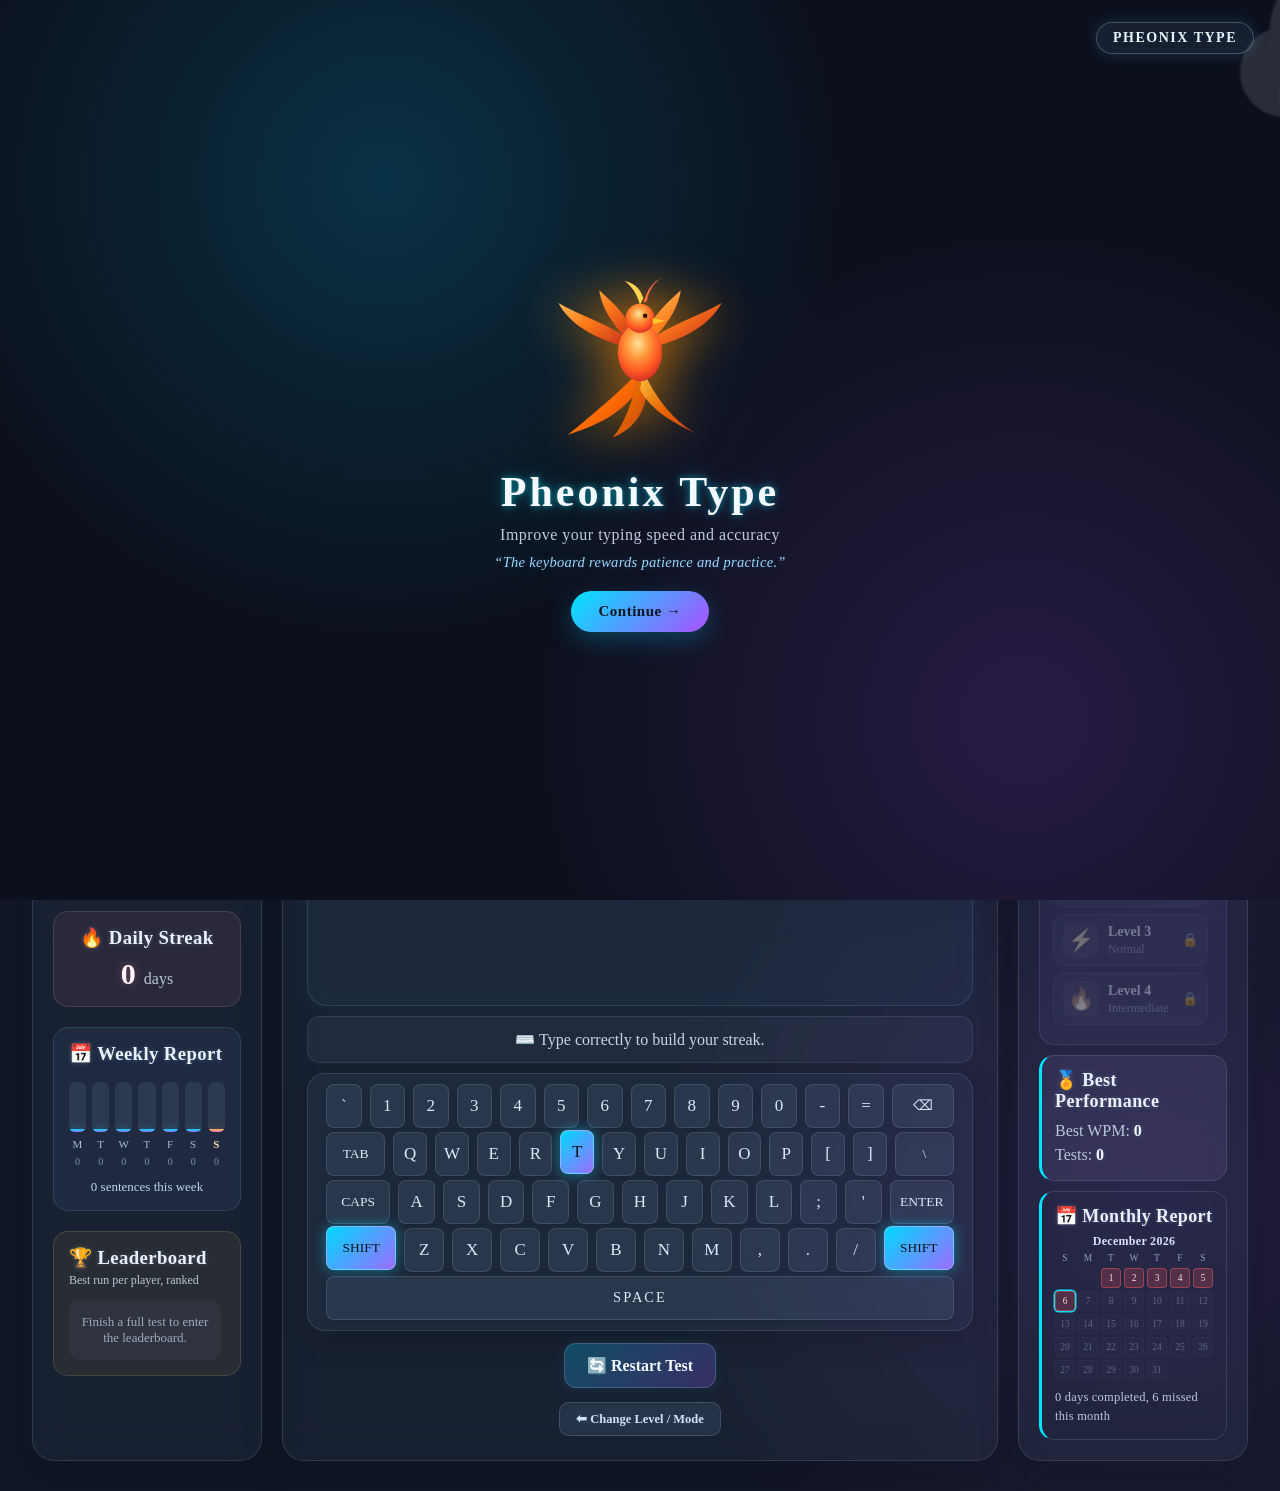
==== commit 21ac734a: "Add files via upload" ====
--- a/index.html
+++ b/index.html
@@ -10,6 +10,10 @@
    <meta name="description" content="Free online typing practice to improve your typing speed and accuracy. Take typing tests and improve your WPM.">
 
    <meta name="keywords" content="typing practice, typing test, typing speed test, online typing practice, WPM test">
+
+    <link rel="preconnect" href="https://fonts.googleapis.com">
+    <link rel="preconnect" href="https://fonts.gstatic.com" crossorigin>
+    <link href="https://fonts.googleapis.com/css2?family=Roboto+Mono:wght@400;600&family=Fira+Code:wght@400;600&family=JetBrains+Mono:wght@400;600&family=Source+Code+Pro:wght@400;600&family=IBM+Plex+Mono:wght@400;600&family=Space+Mono:wght@400;700&family=Inconsolata:wght@400;700&family=Courier+Prime:wght@400;700&family=Ubuntu+Mono:wght@400;700&family=Poppins:wght@400;600&family=Montserrat:wght@400;600&family=Nunito:wght@400;700&family=Quicksand:wght@400;600&family=Raleway:wght@400;600&family=Rubik:wght@400;600&family=Work+Sans:wght@400;600&family=Lato:wght@400;700&family=Open+Sans:wght@400;600&family=Inter:wght@400;600&family=Merriweather:wght@400;700&family=Playfair+Display:wght@400;600&family=Lora:wght@400;600&family=PT+Serif:wght@400;700&family=Crimson+Text:wght@400;600&family=EB+Garamond:wght@400;600&family=Libre+Baskerville:wght@400;700&family=Noto+Serif:wght@400;600&family=Roboto+Slab:wght@400;600&family=Bitter:wght@400;600&family=Oswald:wght@400;600&family=Bebas+Neue&family=Anton&family=Archivo:wght@400;600&family=Barlow:wght@400;600&family=Cabin:wght@400;600&family=Karla:wght@400;600&family=Manrope:wght@400;600&family=Mulish:wght@400;600&family=DM+Sans:wght@400;600&family=Josefin+Sans:wght@400;600&family=Comfortaa:wght@400;600&family=Dancing+Script:wght@400;600&family=Pacifico&family=Caveat:wght@400;600&family=Indie+Flower&family=Shadows+Into+Light&family=Permanent+Marker&family=VT323&family=Press+Start+2P&display=swap" rel="stylesheet">
 
     <link rel="stylesheet" href="style.css">
 </head>
@@ -133,30 +137,70 @@
         id="levelSelectScreen"
         class="level-select-screen">
 
-        <div class="level-select-content">
-
-            <h1 class="level-select-title">
-                Choose Your Level
-            </h1>
-
-            <p class="level-select-subtitle">
-                Pick any unlocked level to continue. Locked levels open once
-                you complete the one before them.
-            </p>
-
-            <div
-                id="levelSelectGrid"
-                class="level-select-grid">
+        <!-- LEVELS CARD: heading/subtitle stay put, only the grid scrolls -->
+
+        <div class="level-select-panel level-select-panel-levels">
+
+            <div class="level-select-panel-header">
+
+                <h1 class="level-select-title">
+                    Choose Your Level
+                </h1>
+
+                <p class="level-select-subtitle">
+                    Pick any unlocked level to continue. Locked levels open once
+                    you complete the one before them.
+                </p>
+
+            </div>
+
+            <div class="level-select-panel-body">
+
+                <div
+                    id="levelSelectGrid"
+                    class="level-select-grid">
+                </div>
+
             </div>
 
         </div>
 
+
+        <!-- ================= PRACTICE MODE CATEGORIES ================= -->
+        <!-- MODES CARD: heading/subtitle stay put, only the grid scrolls -->
+
+        <div class="level-select-panel level-select-panel-modes">
+
+            <div class="level-select-panel-header">
+
+                <h2 class="level-select-modes-title">
+                    ⚡ Practice Modes
+                </h2>
+
+                <p class="level-select-modes-subtitle">
+                    Jump into a quick challenge using your current level's
+                    sentences — no need to finish every level in order.
+                </p>
+
+            </div>
+
+            <div class="level-select-panel-body">
+
+                <div
+                    id="modeSelectGrid"
+                    class="mode-select-grid">
+                </div>
+
+            </div>
+
+        </div>
+
     </div>
 
 
     <!-- ================= MAIN CONTAINER ================= -->
 
-    <main class="container">
+    <main class="container" id="appContainer">
 
 
         <!-- ================= HEADER ================= -->
@@ -315,95 +359,52 @@
                 <h3>🎨 Customize</h3>
 
                 <p class="settings-label">
-                    Keyboard &amp; accent theme
-                </p>
-
-                <div
-                    id="themeSwatches"
-                    class="theme-swatches">
+                    Keyboard theme &amp; typing font
+                </p>
+
+                <div class="customize-actions">
 
                     <button
-                        class="theme-swatch swatch-classic active"
-                        data-theme="classic"
-                        title="Classic"
+                        id="openThemeModalButton"
+                        class="customize-open-btn"
                         type="button">
+                        <span class="customize-open-btn-icon">🎨</span>
+                        <span class="customize-open-btn-text">
+                            Themes
+                            <small id="activeThemeLabel">Classic</small>
+                        </span>
+                        <span
+                            id="activeThemePreview"
+                            class="customize-open-btn-preview swatch-classic">
+                        </span>
                     </button>
 
                     <button
-                        class="theme-swatch swatch-neon"
-                        data-theme="neon"
-                        title="Neon"
+                        id="openFontModalButton"
+                        class="customize-open-btn"
                         type="button">
+                        <span class="customize-open-btn-icon">🔤</span>
+                        <span class="customize-open-btn-text">
+                            Fonts
+                            <small id="activeFontLabel">Classic</small>
+                        </span>
+                        <span class="customize-open-btn-preview customize-open-btn-preview-font">
+                            Aa
+                        </span>
                     </button>
 
                     <button
-                        class="theme-swatch swatch-sunset"
-                        data-theme="sunset"
-                        title="Sunset"
+                        id="openKeyboardStyleModalButton"
+                        class="customize-open-btn"
                         type="button">
-                    </button>
-
-                    <button
-                        class="theme-swatch swatch-ocean"
-                        data-theme="ocean"
-                        title="Ocean"
-                        type="button">
-                    </button>
-
-                    <button
-                        class="theme-swatch swatch-crimson"
-                        data-theme="crimson"
-                        title="Crimson"
-                        type="button">
-                    </button>
-
-                    <button
-                        class="theme-swatch swatch-forest"
-                        data-theme="forest"
-                        title="Forest"
-                        type="button">
-                    </button>
-
-                    <button
-                        class="theme-swatch swatch-galaxy"
-                        data-theme="galaxy"
-                        title="Galaxy"
-                        type="button">
-                    </button>
-
-                    <button
-                        class="theme-swatch swatch-gold"
-                        data-theme="gold"
-                        title="Gold"
-                        type="button">
-                    </button>
-
-                    <button
-                        class="theme-swatch swatch-ice"
-                        data-theme="ice"
-                        title="Ice"
-                        type="button">
-                    </button>
-
-                    <button
-                        class="theme-swatch swatch-mono"
-                        data-theme="mono"
-                        title="Monochrome"
-                        type="button">
-                    </button>
-
-                    <button
-                        class="theme-swatch swatch-rose"
-                        data-theme="rose"
-                        title="Rose"
-                        type="button">
-                    </button>
-
-                    <button
-                        class="theme-swatch swatch-lime"
-                        data-theme="lime"
-                        title="Lime"
-                        type="button">
+                        <span class="customize-open-btn-icon">⌨️</span>
+                        <span class="customize-open-btn-text">
+                            Keyboard Styles
+                            <small id="activeKbStyleLabel">Classic</small>
+                        </span>
+                        <span class="customize-open-btn-preview customize-open-btn-preview-kb">
+                            ⌨
+                        </span>
                     </button>
 
                 </div>
@@ -528,7 +529,7 @@
                 <h3>🏆 Leaderboard</h3>
 
                 <p class="leaderboard-subtitle">
-                    Your top 5 finished runs
+                    Best run per player, ranked
                 </p>
 
                 <div
@@ -549,6 +550,16 @@
         <!-- ================= CENTER PANEL ================= -->
 
         <section class="main-panel">
+
+            <!-- ================= MAXIMIZE / MINIMIZE (MIDDLE CARD ONLY) ================= -->
+
+            <button
+                type="button"
+                id="mainPanelToggleButton"
+                class="main-panel-toggle-btn"
+                title="Maximize">
+                ⛶
+            </button>
 
 
             <!-- ================= TOP STATS ================= -->
@@ -688,17 +699,6 @@
                 Start typing to begin your challenge.
 
             </div>
-
-
-            <!-- ================= RESTART ================= -->
-
-            <button
-                class="restart-btn"
-                id="restartButton">
-
-                🔄 Restart Test
-
-            </button>
 
 
             <!-- ================= VIRTUAL KEYBOARD ================= -->
@@ -778,6 +778,27 @@
 
             </div>
 
+
+            <!-- ================= RESTART ================= -->
+
+            <button
+                class="restart-btn"
+                id="restartButton">
+
+                🔄 Restart Test
+
+            </button>
+
+
+            <!-- ================= BACK TO LEVEL / MODE SELECT ================= -->
+
+            <button
+                type="button"
+                id="backToSelectButton"
+                class="back-to-select-btn">
+                ⬅ Change Level / Mode
+            </button>
+
         </section>
 
 
@@ -898,235 +919,8 @@
                     class="level-scroll"
                     id="levelScroll">
 
-
-                    <div
-                        class="level-card"
-                        data-level="1">
-
-                        <div class="level-card-image">
-                            🌱
-                        </div>
-
-                        <div class="level-card-info">
-
-                            <strong>Level 1</strong>
-
-                            <span>Beginner</span>
-
-                        </div>
-
-                        <div class="level-status">
-                            ▶
-                        </div>
-
-                    </div>
-
-
-                    <div
-                        class="level-card"
-                        data-level="2">
-
-                        <div class="level-card-image">
-                            📘
-                        </div>
-
-                        <div class="level-card-info">
-
-                            <strong>Level 2</strong>
-
-                            <span>Easy</span>
-
-                        </div>
-
-                        <div class="level-status">
-                            🔒
-                        </div>
-
-                    </div>
-
-
-                    <div
-                        class="level-card"
-                        data-level="3">
-
-                        <div class="level-card-image">
-                            ⚡
-                        </div>
-
-                        <div class="level-card-info">
-
-                            <strong>Level 3</strong>
-
-                            <span>Normal</span>
-
-                        </div>
-
-                        <div class="level-status">
-                            🔒
-                        </div>
-
-                    </div>
-
-
-                    <div
-                        class="level-card"
-                        data-level="4">
-
-                        <div class="level-card-image">
-                            🔥
-                        </div>
-
-                        <div class="level-card-info">
-
-                            <strong>Level 4</strong>
-
-                            <span>Intermediate</span>
-
-                        </div>
-
-                        <div class="level-status">
-                            🔒
-                        </div>
-
-                    </div>
-
-
-                    <div
-                        class="level-card"
-                        data-level="5">
-
-                        <div class="level-card-image">
-                            🚀
-                        </div>
-
-                        <div class="level-card-info">
-
-                            <strong>Level 5</strong>
-
-                            <span>Advanced</span>
-
-                        </div>
-
-                        <div class="level-status">
-                            🔒
-                        </div>
-
-                    </div>
-
-
-                    <div
-                        class="level-card"
-                        data-level="6">
-
-                        <div class="level-card-image">
-                            💎
-                        </div>
-
-                        <div class="level-card-info">
-
-                            <strong>Level 6</strong>
-
-                            <span>Expert</span>
-
-                        </div>
-
-                        <div class="level-status">
-                            🔒
-                        </div>
-
-                    </div>
-
-
-                    <div
-                        class="level-card"
-                        data-level="7">
-
-                        <div class="level-card-image">
-                            👑
-                        </div>
-
-                        <div class="level-card-info">
-
-                            <strong>Level 7</strong>
-
-                            <span>Master</span>
-
-                        </div>
-
-                        <div class="level-status">
-                            🔒
-                        </div>
-
-                    </div>
-
-
-                    <div
-                        class="level-card"
-                        data-level="8">
-
-                        <div class="level-card-image">
-                            🏆
-                        </div>
-
-                        <div class="level-card-info">
-
-                            <strong>Level 8</strong>
-
-                            <span>Legend</span>
-
-                        </div>
-
-                        <div class="level-status">
-                            🔒
-                        </div>
-
-                    </div>
-
-
-                    <div
-                        class="level-card"
-                        data-level="9">
-
-                        <div class="level-card-image">
-                            🌌
-                        </div>
-
-                        <div class="level-card-info">
-
-                            <strong>Level 9</strong>
-
-                            <span>Grandmaster</span>
-
-                        </div>
-
-                        <div class="level-status">
-                            🔒
-                        </div>
-
-                    </div>
-
-
-                    <div
-                        class="level-card"
-                        data-level="10">
-
-                        <div class="level-card-image">
-                            ♾️
-                        </div>
-
-                        <div class="level-card-info">
-
-                            <strong>Level 10</strong>
-
-                            <span>Immortal</span>
-
-                        </div>
-
-                        <div class="level-status">
-                            🔒
-                        </div>
-
-                    </div>
+                    <!-- Populated dynamically by populateLevelRoadmap()
+                         in script.js — now covers all 100 levels. -->
 
                 </div>
 
@@ -1156,26 +950,29 @@
             </div>
 
 
-            <!-- ================= YOUR PROGRESS ================= -->
+            <!-- ================= MONTHLY REPORT ================= -->
 
             <div class="info-card progress-card">
 
-                <h3>📈 Your Progress</h3>
+                <h3>📅 Monthly Report</h3>
+
+                <div class="monthly-report-header">
+
+                    <span id="monthlyReportLabel">
+                        Month Year
+                    </span>
+
+                </div>
 
                 <div
                     id="progressChart"
                     class="progress-chart">
-
-                    <p class="progress-empty">
-                        Finish a couple of tests to see your trend.
-                    </p>
-
                 </div>
 
                 <p
                     id="progressTrend"
                     class="progress-trend-text">
-                    Speed, accuracy and achievements combined.
+                    Green = completed, red = missed.
                 </p>
 
             </div>
@@ -1377,11 +1174,32 @@
                         Display Name
                     </label>
 
-                    <input
-                        type="text"
-                        id="profileNameInput"
-                        maxlength="24"
-                        placeholder="Type your name">
+                    <div class="profile-name-input-row">
+
+                        <input
+                            type="text"
+                            id="profileNameInput"
+                            maxlength="24"
+                            placeholder="Type your name"
+                            readonly>
+
+                        <button
+                            type="button"
+                            id="profileNameEditButton"
+                            class="profile-name-btn profile-name-edit-btn"
+                            title="Edit name">
+                            ✎ Edit
+                        </button>
+
+                        <button
+                            type="button"
+                            id="profileNameSaveButton"
+                            class="profile-name-btn profile-name-save-btn"
+                            title="Save name">
+                            💾 Save
+                        </button>
+
+                    </div>
 
                     <span
                         id="profileEmailDisplay"
@@ -1414,6 +1232,11 @@
                     <strong id="profileTotalTests">0</strong>
                 </div>
 
+                <div class="profile-stat">
+                    <span>Total Time Spent</span>
+                    <strong id="profileTotalTime">00:00:00</strong>
+                </div>
+
             </div>
 
             <p class="profile-hint">
@@ -1425,6 +1248,456 @@
     </div>
 
 
+    <!-- ================= KEYBOARD THEME PICKER MODAL ================= -->
+
+    <div
+        id="themeModal"
+        class="picker-modal-overlay">
+
+        <div class="picker-modal-box">
+
+            <button
+                id="closeThemeModalButton"
+                class="profile-close-btn"
+                type="button">
+                ✕
+            </button>
+
+            <h2>🎨 Keyboard Themes</h2>
+
+            <p class="picker-modal-subtitle">
+                Pick an accent &amp; keyboard color theme. It applies instantly.
+            </p>
+
+            <div
+                id="themeSwatches"
+                class="theme-swatches">
+
+                <button class="theme-swatch swatch-classic active" data-theme="classic" title="Classic" type="button"></button>
+                <button class="theme-swatch swatch-neon" data-theme="neon" title="Neon" type="button"></button>
+                <button class="theme-swatch swatch-sunset" data-theme="sunset" title="Sunset" type="button"></button>
+                <button class="theme-swatch swatch-ocean" data-theme="ocean" title="Ocean" type="button"></button>
+                <button class="theme-swatch swatch-crimson" data-theme="crimson" title="Crimson" type="button"></button>
+                <button class="theme-swatch swatch-forest" data-theme="forest" title="Forest" type="button"></button>
+                <button class="theme-swatch swatch-galaxy" data-theme="galaxy" title="Galaxy" type="button"></button>
+                <button class="theme-swatch swatch-gold" data-theme="gold" title="Gold" type="button"></button>
+                <button class="theme-swatch swatch-ice" data-theme="ice" title="Ice" type="button"></button>
+                <button class="theme-swatch swatch-mono" data-theme="mono" title="Monochrome" type="button"></button>
+                <button class="theme-swatch swatch-rose" data-theme="rose" title="Rose" type="button"></button>
+                <button class="theme-swatch swatch-lime" data-theme="lime" title="Lime" type="button"></button>
+                <button class="theme-swatch swatch-cyberpunk" data-theme="cyberpunk" title="Cyberpunk" type="button"></button>
+                <button class="theme-swatch swatch-mint" data-theme="mint" title="Mint" type="button"></button>
+                <button class="theme-swatch swatch-lava" data-theme="lava" title="Lava" type="button"></button>
+                <button class="theme-swatch swatch-arctic" data-theme="arctic" title="Arctic" type="button"></button>
+                <button class="theme-swatch swatch-berry" data-theme="berry" title="Berry" type="button"></button>
+                <button class="theme-swatch swatch-amber" data-theme="amber" title="Amber" type="button"></button>
+                <button class="theme-swatch swatch-steel" data-theme="steel" title="Steel" type="button"></button>
+                <button class="theme-swatch swatch-candy" data-theme="candy" title="Candy" type="button"></button>
+                <button class="theme-swatch swatch-sapphire" data-theme="sapphire" title="Sapphire" type="button"></button>
+                <button class="theme-swatch swatch-emerald" data-theme="emerald" title="Emerald" type="button"></button>
+                <button class="theme-swatch swatch-ruby" data-theme="ruby" title="Ruby" type="button"></button>
+                <button class="theme-swatch swatch-topaz" data-theme="topaz" title="Topaz" type="button"></button>
+                <button class="theme-swatch swatch-amethyst" data-theme="amethyst" title="Amethyst" type="button"></button>
+                <button class="theme-swatch swatch-obsidian" data-theme="obsidian" title="Obsidian" type="button"></button>
+                <button class="theme-swatch swatch-coral" data-theme="coral" title="Coral" type="button"></button>
+                <button class="theme-swatch swatch-peach" data-theme="peach" title="Peach" type="button"></button>
+                <button class="theme-swatch swatch-lavender" data-theme="lavender" title="Lavender" type="button"></button>
+                <button class="theme-swatch swatch-slate" data-theme="slate" title="Slate" type="button"></button>
+                <button class="theme-swatch swatch-midnight" data-theme="midnight" title="Midnight" type="button"></button>
+                <button class="theme-swatch swatch-sakura" data-theme="sakura" title="Sakura" type="button"></button>
+                <button class="theme-swatch swatch-autumn" data-theme="autumn" title="Autumn" type="button"></button>
+                <button class="theme-swatch swatch-glacier" data-theme="glacier" title="Glacier" type="button"></button>
+                <button class="theme-swatch swatch-volcano" data-theme="volcano" title="Volcano" type="button"></button>
+                <button class="theme-swatch swatch-jade" data-theme="jade" title="Jade" type="button"></button>
+                <button class="theme-swatch swatch-plum" data-theme="plum" title="Plum" type="button"></button>
+                <button class="theme-swatch swatch-citrus" data-theme="citrus" title="Citrus" type="button"></button>
+                <button class="theme-swatch swatch-storm" data-theme="storm" title="Storm" type="button"></button>
+                <button class="theme-swatch swatch-desert" data-theme="desert" title="Desert" type="button"></button>
+                <button class="theme-swatch swatch-neonblue" data-theme="neonblue" title="Neon Blue" type="button"></button>
+                <button class="theme-swatch swatch-neonpink" data-theme="neonpink" title="Neon Pink" type="button"></button>
+                <button class="theme-swatch swatch-neongreen" data-theme="neongreen" title="Neon Green" type="button"></button>
+                <button class="theme-swatch swatch-copper" data-theme="copper" title="Copper" type="button"></button>
+                <button class="theme-swatch swatch-onyx" data-theme="onyx" title="Onyx" type="button"></button>
+                <button class="theme-swatch swatch-blossom" data-theme="blossom" title="Blossom" type="button"></button>
+                <button class="theme-swatch swatch-tidal" data-theme="tidal" title="Tidal" type="button"></button>
+                <button class="theme-swatch swatch-royal" data-theme="royal" title="Royal" type="button"></button>
+                <button class="theme-swatch swatch-inferno" data-theme="inferno" title="Inferno" type="button"></button>
+                <button class="theme-swatch swatch-frostbite" data-theme="frostbite" title="Frostbite" type="button"></button>
+
+            </div>
+
+        </div>
+
+    </div>
+
+
+    <!-- ================= FONT PICKER MODAL ================= -->
+
+    <div
+        id="fontModal"
+        class="picker-modal-overlay">
+
+        <div class="picker-modal-box">
+
+            <button
+                id="closeFontModalButton"
+                class="profile-close-btn"
+                type="button">
+                ✕
+            </button>
+
+            <h2>🔤 Typing Fonts</h2>
+
+            <p class="picker-modal-subtitle">
+                Pick the font used for the sentence text, your typing input, and the keyboard.
+            </p>
+
+            <div
+                id="fontSwatches"
+                class="font-swatches">
+
+                <button class="font-swatch active" data-font="classic" style="font-family: 'Times New Roman', Times, serif;" type="button">Classic</button>
+                <button class="font-swatch" data-font="robotomono" style="font-family: 'Roboto Mono', monospace;" type="button">Roboto Mono</button>
+                <button class="font-swatch" data-font="firacode" style="font-family: 'Fira Code', monospace;" type="button">Fira Code</button>
+                <button class="font-swatch" data-font="jetbrainsmono" style="font-family: 'JetBrains Mono', monospace;" type="button">JetBrains Mono</button>
+                <button class="font-swatch" data-font="sourcecodepro" style="font-family: 'Source Code Pro', monospace;" type="button">Source Code Pro</button>
+                <button class="font-swatch" data-font="ibmplexmono" style="font-family: 'IBM Plex Mono', monospace;" type="button">IBM Plex Mono</button>
+                <button class="font-swatch" data-font="spacemono" style="font-family: 'Space Mono', monospace;" type="button">Space Mono</button>
+                <button class="font-swatch" data-font="inconsolata" style="font-family: 'Inconsolata', monospace;" type="button">Inconsolata</button>
+                <button class="font-swatch" data-font="courierprime" style="font-family: 'Courier Prime', monospace;" type="button">Courier Prime</button>
+                <button class="font-swatch" data-font="ubuntumono" style="font-family: 'Ubuntu Mono', monospace;" type="button">Ubuntu Mono</button>
+                <button class="font-swatch" data-font="poppins" style="font-family: 'Poppins', sans-serif;" type="button">Poppins</button>
+                <button class="font-swatch" data-font="montserrat" style="font-family: 'Montserrat', sans-serif;" type="button">Montserrat</button>
+                <button class="font-swatch" data-font="nunito" style="font-family: 'Nunito', sans-serif;" type="button">Nunito</button>
+                <button class="font-swatch" data-font="quicksand" style="font-family: 'Quicksand', sans-serif;" type="button">Quicksand</button>
+                <button class="font-swatch" data-font="raleway" style="font-family: 'Raleway', sans-serif;" type="button">Raleway</button>
+                <button class="font-swatch" data-font="rubik" style="font-family: 'Rubik', sans-serif;" type="button">Rubik</button>
+                <button class="font-swatch" data-font="worksans" style="font-family: 'Work Sans', sans-serif;" type="button">Work Sans</button>
+                <button class="font-swatch" data-font="lato" style="font-family: 'Lato', sans-serif;" type="button">Lato</button>
+                <button class="font-swatch" data-font="opensans" style="font-family: 'Open Sans', sans-serif;" type="button">Open Sans</button>
+                <button class="font-swatch" data-font="inter" style="font-family: 'Inter', sans-serif;" type="button">Inter</button>
+                <button class="font-swatch" data-font="merriweather" style="font-family: 'Merriweather', serif;" type="button">Merriweather</button>
+                <button class="font-swatch" data-font="playfairdisplay" style="font-family: 'Playfair Display', serif;" type="button">Playfair Display</button>
+                <button class="font-swatch" data-font="lora" style="font-family: 'Lora', serif;" type="button">Lora</button>
+                <button class="font-swatch" data-font="ptserif" style="font-family: 'PT Serif', serif;" type="button">PT Serif</button>
+                <button class="font-swatch" data-font="crimsontext" style="font-family: 'Crimson Text', serif;" type="button">Crimson Text</button>
+                <button class="font-swatch" data-font="ebgaramond" style="font-family: 'EB Garamond', serif;" type="button">EB Garamond</button>
+                <button class="font-swatch" data-font="librebaskerville" style="font-family: 'Libre Baskerville', serif;" type="button">Libre Baskerville</button>
+                <button class="font-swatch" data-font="notoserif" style="font-family: 'Noto Serif', serif;" type="button">Noto Serif</button>
+                <button class="font-swatch" data-font="robotoslab" style="font-family: 'Roboto Slab', serif;" type="button">Roboto Slab</button>
+                <button class="font-swatch" data-font="bitter" style="font-family: 'Bitter', serif;" type="button">Bitter</button>
+                <button class="font-swatch" data-font="oswald" style="font-family: 'Oswald', sans-serif;" type="button">Oswald</button>
+                <button class="font-swatch" data-font="bebasneue" style="font-family: 'Bebas Neue', sans-serif;" type="button">Bebas Neue</button>
+                <button class="font-swatch" data-font="anton" style="font-family: 'Anton', sans-serif;" type="button">Anton</button>
+                <button class="font-swatch" data-font="archivo" style="font-family: 'Archivo', sans-serif;" type="button">Archivo</button>
+                <button class="font-swatch" data-font="barlow" style="font-family: 'Barlow', sans-serif;" type="button">Barlow</button>
+                <button class="font-swatch" data-font="cabin" style="font-family: 'Cabin', sans-serif;" type="button">Cabin</button>
+                <button class="font-swatch" data-font="karla" style="font-family: 'Karla', sans-serif;" type="button">Karla</button>
+                <button class="font-swatch" data-font="manrope" style="font-family: 'Manrope', sans-serif;" type="button">Manrope</button>
+                <button class="font-swatch" data-font="mulish" style="font-family: 'Mulish', sans-serif;" type="button">Mulish</button>
+                <button class="font-swatch" data-font="dmsans" style="font-family: 'DM Sans', sans-serif;" type="button">DM Sans</button>
+                <button class="font-swatch" data-font="josefinsans" style="font-family: 'Josefin Sans', sans-serif;" type="button">Josefin Sans</button>
+                <button class="font-swatch" data-font="comfortaa" style="font-family: 'Comfortaa', sans-serif;" type="button">Comfortaa</button>
+                <button class="font-swatch" data-font="dancingscript" style="font-family: 'Dancing Script', cursive;" type="button">Dancing Script</button>
+                <button class="font-swatch" data-font="pacifico" style="font-family: 'Pacifico', cursive;" type="button">Pacifico</button>
+                <button class="font-swatch" data-font="caveat" style="font-family: 'Caveat', cursive;" type="button">Caveat</button>
+                <button class="font-swatch" data-font="indieflower" style="font-family: 'Indie Flower', cursive;" type="button">Indie Flower</button>
+                <button class="font-swatch" data-font="shadowsintolight" style="font-family: 'Shadows Into Light', cursive;" type="button">Shadows Into Light</button>
+                <button class="font-swatch" data-font="permanentmarker" style="font-family: 'Permanent Marker', cursive;" type="button">Permanent Marker</button>
+                <button class="font-swatch" data-font="vt323" style="font-family: 'VT323', monospace;" type="button">VT323</button>
+                <button class="font-swatch" data-font="pressstart2p" style="font-family: 'Press Start 2P', monospace;" type="button">Press Start 2P</button>
+
+            </div>
+
+        </div>
+
+    </div>
+
+
+
+
+    <!-- ================= KEYBOARD STYLE PICKER MODAL ================= -->
+
+    <div
+        id="keyboardStyleModal"
+        class="picker-modal-overlay">
+
+        <div class="picker-modal-box">
+
+            <button
+                id="closeKeyboardStyleModalButton"
+                class="profile-close-btn"
+                type="button">
+                ✕
+            </button>
+
+            <h2>⌨️ Keyboard Styles</h2>
+
+            <p class="picker-modal-subtitle">
+                Pick a visual style for the on-screen keyboard keys. It applies instantly.
+            </p>
+
+            <div
+                id="kbStyleSwatches"
+                class="kbstyle-swatches">
+
+                <button class="kbstyle-swatch" data-kbstyle="classic" title="Classic" type="button">
+                    <span class="kbstyle-swatch-key">A</span>
+                    <small>Classic</small>
+                </button>
+
+                <button class="kbstyle-swatch" data-kbstyle="flatdark" title="Flat Dark" type="button">
+                    <span class="kbstyle-swatch-key">A</span>
+                    <small>Flat Dark</small>
+                </button>
+
+                <button class="kbstyle-swatch" data-kbstyle="flatlight" title="Flat Light" type="button">
+                    <span class="kbstyle-swatch-key">A</span>
+                    <small>Flat Light</small>
+                </button>
+
+                <button class="kbstyle-swatch" data-kbstyle="glass" title="Glass" type="button">
+                    <span class="kbstyle-swatch-key">A</span>
+                    <small>Glass</small>
+                </button>
+
+                <button class="kbstyle-swatch" data-kbstyle="neumorphlight" title="Neumorphic Light" type="button">
+                    <span class="kbstyle-swatch-key">A</span>
+                    <small>Neumorphic Light</small>
+                </button>
+
+                <button class="kbstyle-swatch" data-kbstyle="neumorphdark" title="Neumorphic Dark" type="button">
+                    <span class="kbstyle-swatch-key">A</span>
+                    <small>Neumorphic Dark</small>
+                </button>
+
+                <button class="kbstyle-swatch" data-kbstyle="retrobeige" title="Retro Beige" type="button">
+                    <span class="kbstyle-swatch-key">A</span>
+                    <small>Retro Beige</small>
+                </button>
+
+                <button class="kbstyle-swatch" data-kbstyle="retrocream" title="Retro Cream" type="button">
+                    <span class="kbstyle-swatch-key">A</span>
+                    <small>Retro Cream</small>
+                </button>
+
+                <button class="kbstyle-swatch" data-kbstyle="mechblack" title="Mechanical Black" type="button">
+                    <span class="kbstyle-swatch-key">A</span>
+                    <small>Mechanical Black</small>
+                </button>
+
+                <button class="kbstyle-swatch" data-kbstyle="mechgrey" title="Mechanical Grey" type="button">
+                    <span class="kbstyle-swatch-key">A</span>
+                    <small>Mechanical Grey</small>
+                </button>
+
+                <button class="kbstyle-swatch" data-kbstyle="gamingrgb" title="Gaming RGB" type="button">
+                    <span class="kbstyle-swatch-key">A</span>
+                    <small>Gaming RGB</small>
+                </button>
+
+                <button class="kbstyle-swatch" data-kbstyle="wood" title="Wood" type="button">
+                    <span class="kbstyle-swatch-key">A</span>
+                    <small>Wood</small>
+                </button>
+
+                <button class="kbstyle-swatch" data-kbstyle="metal" title="Brushed Metal" type="button">
+                    <span class="kbstyle-swatch-key">A</span>
+                    <small>Brushed Metal</small>
+                </button>
+
+                <button class="kbstyle-swatch" data-kbstyle="chalkboard" title="Chalkboard" type="button">
+                    <span class="kbstyle-swatch-key">A</span>
+                    <small>Chalkboard</small>
+                </button>
+
+                <button class="kbstyle-swatch" data-kbstyle="paper" title="Paper" type="button">
+                    <span class="kbstyle-swatch-key">A</span>
+                    <small>Paper</small>
+                </button>
+
+                <button class="kbstyle-swatch" data-kbstyle="neoncyan" title="Neon Cyan" type="button">
+                    <span class="kbstyle-swatch-key">A</span>
+                    <small>Neon Cyan</small>
+                </button>
+
+                <button class="kbstyle-swatch" data-kbstyle="neonpink" title="Neon Pink" type="button">
+                    <span class="kbstyle-swatch-key">A</span>
+                    <small>Neon Pink</small>
+                </button>
+
+                <button class="kbstyle-swatch" data-kbstyle="neongreen" title="Neon Green" type="button">
+                    <span class="kbstyle-swatch-key">A</span>
+                    <small>Neon Green</small>
+                </button>
+
+                <button class="kbstyle-swatch" data-kbstyle="pastelpink" title="Pastel Pink" type="button">
+                    <span class="kbstyle-swatch-key">A</span>
+                    <small>Pastel Pink</small>
+                </button>
+
+                <button class="kbstyle-swatch" data-kbstyle="pastelblue" title="Pastel Blue" type="button">
+                    <span class="kbstyle-swatch-key">A</span>
+                    <small>Pastel Blue</small>
+                </button>
+
+                <button class="kbstyle-swatch" data-kbstyle="pastelmint" title="Pastel Mint" type="button">
+                    <span class="kbstyle-swatch-key">A</span>
+                    <small>Pastel Mint</small>
+                </button>
+
+                <button class="kbstyle-swatch" data-kbstyle="pastellavender" title="Pastel Lavender" type="button">
+                    <span class="kbstyle-swatch-key">A</span>
+                    <small>Pastel Lavender</small>
+                </button>
+
+                <button class="kbstyle-swatch" data-kbstyle="bubble" title="Bubble" type="button">
+                    <span class="kbstyle-swatch-key">A</span>
+                    <small>Bubble</small>
+                </button>
+
+                <button class="kbstyle-swatch" data-kbstyle="pixelart" title="Pixel Art" type="button">
+                    <span class="kbstyle-swatch-key">A</span>
+                    <small>Pixel Art</small>
+                </button>
+
+                <button class="kbstyle-swatch" data-kbstyle="origami" title="Origami" type="button">
+                    <span class="kbstyle-swatch-key">A</span>
+                    <small>Origami</small>
+                </button>
+
+                <button class="kbstyle-swatch" data-kbstyle="carbonfiber" title="Carbon Fiber" type="button">
+                    <span class="kbstyle-swatch-key">A</span>
+                    <small>Carbon Fiber</small>
+                </button>
+
+                <button class="kbstyle-swatch" data-kbstyle="marble" title="Marble" type="button">
+                    <span class="kbstyle-swatch-key">A</span>
+                    <small>Marble</small>
+                </button>
+
+                <button class="kbstyle-swatch" data-kbstyle="leather" title="Leather" type="button">
+                    <span class="kbstyle-swatch-key">A</span>
+                    <small>Leather</small>
+                </button>
+
+                <button class="kbstyle-swatch" data-kbstyle="denim" title="Denim" type="button">
+                    <span class="kbstyle-swatch-key">A</span>
+                    <small>Denim</small>
+                </button>
+
+                <button class="kbstyle-swatch" data-kbstyle="chrome" title="Chrome" type="button">
+                    <span class="kbstyle-swatch-key">A</span>
+                    <small>Chrome</small>
+                </button>
+
+                <button class="kbstyle-swatch" data-kbstyle="goldplated" title="Gold Plated" type="button">
+                    <span class="kbstyle-swatch-key">A</span>
+                    <small>Gold Plated</small>
+                </button>
+
+                <button class="kbstyle-swatch" data-kbstyle="rosegold" title="Rose Gold" type="button">
+                    <span class="kbstyle-swatch-key">A</span>
+                    <small>Rose Gold</small>
+                </button>
+
+                <button class="kbstyle-swatch" data-kbstyle="copperkey" title="Copper" type="button">
+                    <span class="kbstyle-swatch-key">A</span>
+                    <small>Copper</small>
+                </button>
+
+                <button class="kbstyle-swatch" data-kbstyle="bronze" title="Bronze" type="button">
+                    <span class="kbstyle-swatch-key">A</span>
+                    <small>Bronze</small>
+                </button>
+
+                <button class="kbstyle-swatch" data-kbstyle="steelblue" title="Steel Blue" type="button">
+                    <span class="kbstyle-swatch-key">A</span>
+                    <small>Steel Blue</small>
+                </button>
+
+                <button class="kbstyle-swatch" data-kbstyle="midnightglass" title="Midnight Glass" type="button">
+                    <span class="kbstyle-swatch-key">A</span>
+                    <small>Midnight Glass</small>
+                </button>
+
+                <button class="kbstyle-swatch" data-kbstyle="frostedglass" title="Frosted Glass" type="button">
+                    <span class="kbstyle-swatch-key">A</span>
+                    <small>Frosted Glass</small>
+                </button>
+
+                <button class="kbstyle-swatch" data-kbstyle="sunsetglass" title="Sunset Glass" type="button">
+                    <span class="kbstyle-swatch-key">A</span>
+                    <small>Sunset Glass</small>
+                </button>
+
+                <button class="kbstyle-swatch" data-kbstyle="terminalgreen" title="Terminal Green" type="button">
+                    <span class="kbstyle-swatch-key">A</span>
+                    <small>Terminal Green</small>
+                </button>
+
+                <button class="kbstyle-swatch" data-kbstyle="terminalamber" title="Terminal Amber" type="button">
+                    <span class="kbstyle-swatch-key">A</span>
+                    <small>Terminal Amber</small>
+                </button>
+
+                <button class="kbstyle-swatch" data-kbstyle="holographic" title="Holographic" type="button">
+                    <span class="kbstyle-swatch-key">A</span>
+                    <small>Holographic</small>
+                </button>
+
+                <button class="kbstyle-swatch" data-kbstyle="icecube" title="Ice Cube" type="button">
+                    <span class="kbstyle-swatch-key">A</span>
+                    <small>Ice Cube</small>
+                </button>
+
+                <button class="kbstyle-swatch" data-kbstyle="lavarock" title="Lava Rock" type="button">
+                    <span class="kbstyle-swatch-key">A</span>
+                    <small>Lava Rock</small>
+                </button>
+
+                <button class="kbstyle-swatch" data-kbstyle="sand" title="Sand" type="button">
+                    <span class="kbstyle-swatch-key">A</span>
+                    <small>Sand</small>
+                </button>
+
+                <button class="kbstyle-swatch" data-kbstyle="emeraldgem" title="Emerald Gem" type="button">
+                    <span class="kbstyle-swatch-key">A</span>
+                    <small>Emerald Gem</small>
+                </button>
+
+                <button class="kbstyle-swatch" data-kbstyle="rubygem" title="Ruby Gem" type="button">
+                    <span class="kbstyle-swatch-key">A</span>
+                    <small>Ruby Gem</small>
+                </button>
+
+                <button class="kbstyle-swatch" data-kbstyle="sapphiregem" title="Sapphire Gem" type="button">
+                    <span class="kbstyle-swatch-key">A</span>
+                    <small>Sapphire Gem</small>
+                </button>
+
+                <button class="kbstyle-swatch" data-kbstyle="onyxgem" title="Onyx Gem" type="button">
+                    <span class="kbstyle-swatch-key">A</span>
+                    <small>Onyx Gem</small>
+                </button>
+
+                <button class="kbstyle-swatch" data-kbstyle="cottoncandy" title="Cotton Candy" type="button">
+                    <span class="kbstyle-swatch-key">A</span>
+                    <small>Cotton Candy</small>
+                </button>
+
+                <button class="kbstyle-swatch" data-kbstyle="galaxynebula" title="Galaxy Nebula" type="button">
+                    <span class="kbstyle-swatch-key">A</span>
+                    <small>Galaxy Nebula</small>
+                </button>
+
+            </div>
+
+        </div>
+
+    </div>
+
+
     <script src="script.js"></script>
 
 </body>
--- a/style.css
+++ b/style.css
@@ -7,10 +7,7 @@
     margin: 0;
     padding: 0;
 
-    font-family:
-        "Times New Roman",
-        Times,
-        serif;
+    font-family: var(--app-font);
 }
 
 
@@ -39,6 +36,213 @@
     --card-hover-glow: rgba(100, 190, 255, 0.08);
 
     --panel-min-height: 640px;
+
+    --app-font: "Times New Roman", Times, serif;
+}
+
+
+/* ========================================= */
+/* NEW FEATURE: TYPING FONTS (20 fonts) */
+/* ========================================= */
+
+body[data-font="classic"] {
+    --app-font: "Times New Roman", Times, serif;
+}
+
+body[data-font="robotomono"] {
+    --app-font: "Roboto Mono", monospace;
+}
+
+body[data-font="firacode"] {
+    --app-font: "Fira Code", monospace;
+}
+
+body[data-font="jetbrainsmono"] {
+    --app-font: "JetBrains Mono", monospace;
+}
+
+body[data-font="sourcecodepro"] {
+    --app-font: "Source Code Pro", monospace;
+}
+
+body[data-font="ibmplexmono"] {
+    --app-font: "IBM Plex Mono", monospace;
+}
+
+body[data-font="spacemono"] {
+    --app-font: "Space Mono", monospace;
+}
+
+body[data-font="inconsolata"] {
+    --app-font: "Inconsolata", monospace;
+}
+
+body[data-font="courierprime"] {
+    --app-font: "Courier Prime", monospace;
+}
+
+body[data-font="ubuntumono"] {
+    --app-font: "Ubuntu Mono", monospace;
+}
+
+body[data-font="poppins"] {
+    --app-font: "Poppins", sans-serif;
+}
+
+body[data-font="montserrat"] {
+    --app-font: "Montserrat", sans-serif;
+}
+
+body[data-font="nunito"] {
+    --app-font: "Nunito", sans-serif;
+}
+
+body[data-font="quicksand"] {
+    --app-font: "Quicksand", sans-serif;
+}
+
+body[data-font="raleway"] {
+    --app-font: "Raleway", sans-serif;
+}
+
+body[data-font="rubik"] {
+    --app-font: "Rubik", sans-serif;
+}
+
+body[data-font="worksans"] {
+    --app-font: "Work Sans", sans-serif;
+}
+
+body[data-font="lato"] {
+    --app-font: "Lato", sans-serif;
+}
+
+body[data-font="opensans"] {
+    --app-font: "Open Sans", sans-serif;
+}
+
+body[data-font="inter"] {
+    --app-font: "Inter", sans-serif;
+}
+
+body[data-font="merriweather"] {
+    --app-font: "Merriweather", serif;
+}
+
+body[data-font="playfairdisplay"] {
+    --app-font: "Playfair Display", serif;
+}
+
+body[data-font="lora"] {
+    --app-font: "Lora", serif;
+}
+
+body[data-font="ptserif"] {
+    --app-font: "PT Serif", serif;
+}
+
+body[data-font="crimsontext"] {
+    --app-font: "Crimson Text", serif;
+}
+
+body[data-font="ebgaramond"] {
+    --app-font: "EB Garamond", serif;
+}
+
+body[data-font="librebaskerville"] {
+    --app-font: "Libre Baskerville", serif;
+}
+
+body[data-font="notoserif"] {
+    --app-font: "Noto Serif", serif;
+}
+
+body[data-font="robotoslab"] {
+    --app-font: "Roboto Slab", serif;
+}
+
+body[data-font="bitter"] {
+    --app-font: "Bitter", serif;
+}
+
+body[data-font="oswald"] {
+    --app-font: "Oswald", sans-serif;
+}
+
+body[data-font="bebasneue"] {
+    --app-font: "Bebas Neue", sans-serif;
+}
+
+body[data-font="anton"] {
+    --app-font: "Anton", sans-serif;
+}
+
+body[data-font="archivo"] {
+    --app-font: "Archivo", sans-serif;
+}
+
+body[data-font="barlow"] {
+    --app-font: "Barlow", sans-serif;
+}
+
+body[data-font="cabin"] {
+    --app-font: "Cabin", sans-serif;
+}
+
+body[data-font="karla"] {
+    --app-font: "Karla", sans-serif;
+}
+
+body[data-font="manrope"] {
+    --app-font: "Manrope", sans-serif;
+}
+
+body[data-font="mulish"] {
+    --app-font: "Mulish", sans-serif;
+}
+
+body[data-font="dmsans"] {
+    --app-font: "DM Sans", sans-serif;
+}
+
+body[data-font="josefinsans"] {
+    --app-font: "Josefin Sans", sans-serif;
+}
+
+body[data-font="comfortaa"] {
+    --app-font: "Comfortaa", sans-serif;
+}
+
+body[data-font="dancingscript"] {
+    --app-font: "Dancing Script", cursive;
+}
+
+body[data-font="pacifico"] {
+    --app-font: "Pacifico", cursive;
+}
+
+body[data-font="caveat"] {
+    --app-font: "Caveat", cursive;
+}
+
+body[data-font="indieflower"] {
+    --app-font: "Indie Flower", cursive;
+}
+
+body[data-font="shadowsintolight"] {
+    --app-font: "Shadows Into Light", cursive;
+}
+
+body[data-font="permanentmarker"] {
+    --app-font: "Permanent Marker", cursive;
+}
+
+body[data-font="vt323"] {
+    --app-font: "VT323", monospace;
+}
+
+body[data-font="pressstart2p"] {
+    --app-font: "Press Start 2P", monospace;
 }
 
 
@@ -291,6 +495,1489 @@
 
     --panel-accent-glow: rgba(198, 255, 0, 0.07);
     --card-hover-glow: rgba(198, 255, 0, 0.10);
+
+}
+
+
+body[data-theme="cyberpunk"] {
+
+    --accent-1: #f9f002;
+    --accent-2: #ff00c8;
+
+    --accent-glow-strong: rgba(249, 240, 2, 0.5);
+    --accent-glow-soft: rgba(255, 0, 200, 0.3);
+    --accent-soft-bg: rgba(249, 240, 2, 0.12);
+
+    --key-next-1: #f9f002;
+    --key-next-2: #ff00c8;
+    --key-next-glow: rgba(249, 240, 2, 0.5);
+
+    --key-active-bg: rgba(255, 0, 200, 0.85);
+    --key-active-border: rgba(255, 120, 220, 0.6);
+    --key-active-glow: rgba(255, 0, 200, 0.5);
+
+    --panel-accent-glow: rgba(249, 240, 2, 0.07);
+    --card-hover-glow: rgba(255, 0, 200, 0.10);
+
+}
+
+
+body[data-theme="mint"] {
+
+    --accent-1: #64ffda;
+    --accent-2: #00bfa5;
+
+    --accent-glow-strong: rgba(100, 255, 218, 0.5);
+    --accent-glow-soft: rgba(0, 191, 165, 0.3);
+    --accent-soft-bg: rgba(100, 255, 218, 0.12);
+
+    --key-next-1: #a7ffeb;
+    --key-next-2: #00bfa5;
+    --key-next-glow: rgba(100, 255, 218, 0.5);
+
+    --key-active-bg: rgba(0, 191, 165, 0.85);
+    --key-active-border: rgba(160, 255, 230, 0.6);
+    --key-active-glow: rgba(0, 191, 165, 0.5);
+
+    --panel-accent-glow: rgba(100, 255, 218, 0.07);
+    --card-hover-glow: rgba(100, 255, 218, 0.10);
+
+}
+
+
+body[data-theme="lava"] {
+
+    --accent-1: #ff5e00;
+    --accent-2: #8b0000;
+
+    --accent-glow-strong: rgba(255, 94, 0, 0.5);
+    --accent-glow-soft: rgba(139, 0, 0, 0.3);
+    --accent-soft-bg: rgba(255, 94, 0, 0.12);
+
+    --key-next-1: #ff8a3c;
+    --key-next-2: #8b0000;
+    --key-next-glow: rgba(255, 94, 0, 0.5);
+
+    --key-active-bg: rgba(139, 0, 0, 0.85);
+    --key-active-border: rgba(255, 150, 100, 0.6);
+    --key-active-glow: rgba(139, 0, 0, 0.5);
+
+    --panel-accent-glow: rgba(255, 94, 0, 0.07);
+    --card-hover-glow: rgba(255, 94, 0, 0.10);
+
+}
+
+
+body[data-theme="arctic"] {
+
+    --accent-1: #e0f7ff;
+    --accent-2: #64b5f6;
+
+    --accent-glow-strong: rgba(224, 247, 255, 0.5);
+    --accent-glow-soft: rgba(100, 181, 246, 0.3);
+    --accent-soft-bg: rgba(224, 247, 255, 0.12);
+
+    --key-next-1: #e0f7ff;
+    --key-next-2: #64b5f6;
+    --key-next-glow: rgba(224, 247, 255, 0.5);
+
+    --key-active-bg: rgba(100, 181, 246, 0.85);
+    --key-active-border: rgba(224, 247, 255, 0.6);
+    --key-active-glow: rgba(100, 181, 246, 0.5);
+
+    --panel-accent-glow: rgba(224, 247, 255, 0.07);
+    --card-hover-glow: rgba(100, 181, 246, 0.10);
+
+}
+
+
+body[data-theme="berry"] {
+
+    --accent-1: #d500f9;
+    --accent-2: #6a1b9a;
+
+    --accent-glow-strong: rgba(213, 0, 249, 0.5);
+    --accent-glow-soft: rgba(106, 27, 154, 0.3);
+    --accent-soft-bg: rgba(213, 0, 249, 0.12);
+
+    --key-next-1: #ea80fc;
+    --key-next-2: #6a1b9a;
+    --key-next-glow: rgba(213, 0, 249, 0.5);
+
+    --key-active-bg: rgba(106, 27, 154, 0.85);
+    --key-active-border: rgba(230, 170, 255, 0.6);
+    --key-active-glow: rgba(106, 27, 154, 0.5);
+
+    --panel-accent-glow: rgba(213, 0, 249, 0.07);
+    --card-hover-glow: rgba(213, 0, 249, 0.10);
+
+}
+
+
+body[data-theme="amber"] {
+
+    --accent-1: #ffc107;
+    --accent-2: #ff6f00;
+
+    --accent-glow-strong: rgba(255, 193, 7, 0.5);
+    --accent-glow-soft: rgba(255, 111, 0, 0.3);
+    --accent-soft-bg: rgba(255, 193, 7, 0.12);
+
+    --key-next-1: #ffd54f;
+    --key-next-2: #ff6f00;
+    --key-next-glow: rgba(255, 193, 7, 0.5);
+
+    --key-active-bg: rgba(255, 111, 0, 0.85);
+    --key-active-border: rgba(255, 210, 130, 0.6);
+    --key-active-glow: rgba(255, 111, 0, 0.5);
+
+    --panel-accent-glow: rgba(255, 193, 7, 0.07);
+    --card-hover-glow: rgba(255, 193, 7, 0.10);
+
+}
+
+
+body[data-theme="steel"] {
+
+    --accent-1: #90a4ae;
+    --accent-2: #37474f;
+
+    --accent-glow-strong: rgba(144, 164, 174, 0.5);
+    --accent-glow-soft: rgba(55, 71, 79, 0.3);
+    --accent-soft-bg: rgba(144, 164, 174, 0.12);
+
+    --key-next-1: #cfd8dc;
+    --key-next-2: #37474f;
+    --key-next-glow: rgba(144, 164, 174, 0.5);
+
+    --key-active-bg: rgba(55, 71, 79, 0.85);
+    --key-active-border: rgba(190, 205, 210, 0.6);
+    --key-active-glow: rgba(55, 71, 79, 0.5);
+
+    --panel-accent-glow: rgba(144, 164, 174, 0.07);
+    --card-hover-glow: rgba(144, 164, 174, 0.10);
+
+}
+
+
+body[data-theme="candy"] {
+
+    --accent-1: #ff80ab;
+    --accent-2: #40c4ff;
+
+    --accent-glow-strong: rgba(255, 128, 171, 0.5);
+    --accent-glow-soft: rgba(64, 196, 255, 0.3);
+    --accent-soft-bg: rgba(255, 128, 171, 0.12);
+
+    --key-next-1: #ff80ab;
+    --key-next-2: #40c4ff;
+    --key-next-glow: rgba(255, 128, 171, 0.5);
+
+    --key-active-bg: rgba(64, 196, 255, 0.85);
+    --key-active-border: rgba(255, 180, 210, 0.6);
+    --key-active-glow: rgba(64, 196, 255, 0.5);
+
+    --panel-accent-glow: rgba(255, 128, 171, 0.07);
+    --card-hover-glow: rgba(255, 128, 171, 0.10);
+
+}
+
+
+body[data-theme="sapphire"] {
+
+    --accent-1: #2979ff;
+    --accent-2: #1a237e;
+
+    --accent-glow-strong: rgba(41, 121, 255, 0.5);
+    --accent-glow-soft: rgba(26, 35, 126, 0.3);
+    --accent-soft-bg: rgba(41, 121, 255, 0.12);
+
+    --key-next-1: #2979ff;
+    --key-next-2: #1a237e;
+    --key-next-glow: rgba(41, 121, 255, 0.5);
+
+    --key-active-bg: rgba(26, 35, 126, 0.85);
+    --key-active-border: rgba(96, 105, 196, 0.6);
+    --key-active-glow: rgba(26, 35, 126, 0.5);
+
+    --panel-accent-glow: rgba(41, 121, 255, 0.07);
+    --card-hover-glow: rgba(41, 121, 255, 0.1);
+
+}
+
+
+body[data-theme="emerald"] {
+
+    --accent-1: #00e676;
+    --accent-2: #00695c;
+
+    --accent-glow-strong: rgba(0, 230, 118, 0.5);
+    --accent-glow-soft: rgba(0, 105, 92, 0.3);
+    --accent-soft-bg: rgba(0, 230, 118, 0.12);
+
+    --key-next-1: #00e676;
+    --key-next-2: #00695c;
+    --key-next-glow: rgba(0, 230, 118, 0.5);
+
+    --key-active-bg: rgba(0, 105, 92, 0.85);
+    --key-active-border: rgba(70, 175, 162, 0.6);
+    --key-active-glow: rgba(0, 105, 92, 0.5);
+
+    --panel-accent-glow: rgba(0, 230, 118, 0.07);
+    --card-hover-glow: rgba(0, 230, 118, 0.1);
+
+}
+
+
+body[data-theme="ruby"] {
+
+    --accent-1: #ff1744;
+    --accent-2: #7f0000;
+
+    --accent-glow-strong: rgba(255, 23, 68, 0.5);
+    --accent-glow-soft: rgba(127, 0, 0, 0.3);
+    --accent-soft-bg: rgba(255, 23, 68, 0.12);
+
+    --key-next-1: #ff1744;
+    --key-next-2: #7f0000;
+    --key-next-glow: rgba(255, 23, 68, 0.5);
+
+    --key-active-bg: rgba(127, 0, 0, 0.85);
+    --key-active-border: rgba(197, 70, 70, 0.6);
+    --key-active-glow: rgba(127, 0, 0, 0.5);
+
+    --panel-accent-glow: rgba(255, 23, 68, 0.07);
+    --card-hover-glow: rgba(255, 23, 68, 0.1);
+
+}
+
+
+body[data-theme="topaz"] {
+
+    --accent-1: #ffca28;
+    --accent-2: #e65100;
+
+    --accent-glow-strong: rgba(255, 202, 40, 0.5);
+    --accent-glow-soft: rgba(230, 81, 0, 0.3);
+    --accent-soft-bg: rgba(255, 202, 40, 0.12);
+
+    --key-next-1: #ffca28;
+    --key-next-2: #e65100;
+    --key-next-glow: rgba(255, 202, 40, 0.5);
+
+    --key-active-bg: rgba(230, 81, 0, 0.85);
+    --key-active-border: rgba(255, 151, 70, 0.6);
+    --key-active-glow: rgba(230, 81, 0, 0.5);
+
+    --panel-accent-glow: rgba(255, 202, 40, 0.07);
+    --card-hover-glow: rgba(255, 202, 40, 0.1);
+
+}
+
+
+body[data-theme="amethyst"] {
+
+    --accent-1: #ba68c8;
+    --accent-2: #4a148c;
+
+    --accent-glow-strong: rgba(186, 104, 200, 0.5);
+    --accent-glow-soft: rgba(74, 20, 140, 0.3);
+    --accent-soft-bg: rgba(186, 104, 200, 0.12);
+
+    --key-next-1: #ba68c8;
+    --key-next-2: #4a148c;
+    --key-next-glow: rgba(186, 104, 200, 0.5);
+
+    --key-active-bg: rgba(74, 20, 140, 0.85);
+    --key-active-border: rgba(144, 90, 210, 0.6);
+    --key-active-glow: rgba(74, 20, 140, 0.5);
+
+    --panel-accent-glow: rgba(186, 104, 200, 0.07);
+    --card-hover-glow: rgba(186, 104, 200, 0.1);
+
+}
+
+
+body[data-theme="obsidian"] {
+
+    --accent-1: #9e9e9e;
+    --accent-2: #121212;
+
+    --accent-glow-strong: rgba(158, 158, 158, 0.5);
+    --accent-glow-soft: rgba(18, 18, 18, 0.3);
+    --accent-soft-bg: rgba(158, 158, 158, 0.12);
+
+    --key-next-1: #9e9e9e;
+    --key-next-2: #121212;
+    --key-next-glow: rgba(158, 158, 158, 0.5);
+
+    --key-active-bg: rgba(18, 18, 18, 0.85);
+    --key-active-border: rgba(88, 88, 88, 0.6);
+    --key-active-glow: rgba(18, 18, 18, 0.5);
+
+    --panel-accent-glow: rgba(158, 158, 158, 0.07);
+    --card-hover-glow: rgba(158, 158, 158, 0.1);
+
+}
+
+
+body[data-theme="coral"] {
+
+    --accent-1: #ff7f66;
+    --accent-2: #d84315;
+
+    --accent-glow-strong: rgba(255, 127, 102, 0.5);
+    --accent-glow-soft: rgba(216, 67, 21, 0.3);
+    --accent-soft-bg: rgba(255, 127, 102, 0.12);
+
+    --key-next-1: #ff7f66;
+    --key-next-2: #d84315;
+    --key-next-glow: rgba(255, 127, 102, 0.5);
+
+    --key-active-bg: rgba(216, 67, 21, 0.85);
+    --key-active-border: rgba(255, 137, 91, 0.6);
+    --key-active-glow: rgba(216, 67, 21, 0.5);
+
+    --panel-accent-glow: rgba(255, 127, 102, 0.07);
+    --card-hover-glow: rgba(255, 127, 102, 0.1);
+
+}
+
+
+body[data-theme="peach"] {
+
+    --accent-1: #ffccbc;
+    --accent-2: #ff7043;
+
+    --accent-glow-strong: rgba(255, 204, 188, 0.5);
+    --accent-glow-soft: rgba(255, 112, 67, 0.3);
+    --accent-soft-bg: rgba(255, 204, 188, 0.12);
+
+    --key-next-1: #ffccbc;
+    --key-next-2: #ff7043;
+    --key-next-glow: rgba(255, 204, 188, 0.5);
+
+    --key-active-bg: rgba(255, 112, 67, 0.85);
+    --key-active-border: rgba(255, 182, 137, 0.6);
+    --key-active-glow: rgba(255, 112, 67, 0.5);
+
+    --panel-accent-glow: rgba(255, 204, 188, 0.07);
+    --card-hover-glow: rgba(255, 204, 188, 0.1);
+
+}
+
+
+body[data-theme="lavender"] {
+
+    --accent-1: #b39ddb;
+    --accent-2: #673ab7;
+
+    --accent-glow-strong: rgba(179, 157, 219, 0.5);
+    --accent-glow-soft: rgba(103, 58, 183, 0.3);
+    --accent-soft-bg: rgba(179, 157, 219, 0.12);
+
+    --key-next-1: #b39ddb;
+    --key-next-2: #673ab7;
+    --key-next-glow: rgba(179, 157, 219, 0.5);
+
+    --key-active-bg: rgba(103, 58, 183, 0.85);
+    --key-active-border: rgba(173, 128, 253, 0.6);
+    --key-active-glow: rgba(103, 58, 183, 0.5);
+
+    --panel-accent-glow: rgba(179, 157, 219, 0.07);
+    --card-hover-glow: rgba(179, 157, 219, 0.1);
+
+}
+
+
+body[data-theme="slate"] {
+
+    --accent-1: #90a4ae;
+    --accent-2: #263238;
+
+    --accent-glow-strong: rgba(144, 164, 174, 0.5);
+    --accent-glow-soft: rgba(38, 50, 56, 0.3);
+    --accent-soft-bg: rgba(144, 164, 174, 0.12);
+
+    --key-next-1: #90a4ae;
+    --key-next-2: #263238;
+    --key-next-glow: rgba(144, 164, 174, 0.5);
+
+    --key-active-bg: rgba(38, 50, 56, 0.85);
+    --key-active-border: rgba(108, 120, 126, 0.6);
+    --key-active-glow: rgba(38, 50, 56, 0.5);
+
+    --panel-accent-glow: rgba(144, 164, 174, 0.07);
+    --card-hover-glow: rgba(144, 164, 174, 0.1);
+
+}
+
+
+body[data-theme="midnight"] {
+
+    --accent-1: #3949ab;
+    --accent-2: #0d1333;
+
+    --accent-glow-strong: rgba(57, 73, 171, 0.5);
+    --accent-glow-soft: rgba(13, 19, 51, 0.3);
+    --accent-soft-bg: rgba(57, 73, 171, 0.12);
+
+    --key-next-1: #3949ab;
+    --key-next-2: #0d1333;
+    --key-next-glow: rgba(57, 73, 171, 0.5);
+
+    --key-active-bg: rgba(13, 19, 51, 0.85);
+    --key-active-border: rgba(83, 89, 121, 0.6);
+    --key-active-glow: rgba(13, 19, 51, 0.5);
+
+    --panel-accent-glow: rgba(57, 73, 171, 0.07);
+    --card-hover-glow: rgba(57, 73, 171, 0.1);
+
+}
+
+
+body[data-theme="sakura"] {
+
+    --accent-1: #ffb7c5;
+    --accent-2: #c2185b;
+
+    --accent-glow-strong: rgba(255, 183, 197, 0.5);
+    --accent-glow-soft: rgba(194, 24, 91, 0.3);
+    --accent-soft-bg: rgba(255, 183, 197, 0.12);
+
+    --key-next-1: #ffb7c5;
+    --key-next-2: #c2185b;
+    --key-next-glow: rgba(255, 183, 197, 0.5);
+
+    --key-active-bg: rgba(194, 24, 91, 0.85);
+    --key-active-border: rgba(255, 94, 161, 0.6);
+    --key-active-glow: rgba(194, 24, 91, 0.5);
+
+    --panel-accent-glow: rgba(255, 183, 197, 0.07);
+    --card-hover-glow: rgba(255, 183, 197, 0.1);
+
+}
+
+
+body[data-theme="autumn"] {
+
+    --accent-1: #ff8f00;
+    --accent-2: #4e342e;
+
+    --accent-glow-strong: rgba(255, 143, 0, 0.5);
+    --accent-glow-soft: rgba(78, 52, 46, 0.3);
+    --accent-soft-bg: rgba(255, 143, 0, 0.12);
+
+    --key-next-1: #ff8f00;
+    --key-next-2: #4e342e;
+    --key-next-glow: rgba(255, 143, 0, 0.5);
+
+    --key-active-bg: rgba(78, 52, 46, 0.85);
+    --key-active-border: rgba(148, 122, 116, 0.6);
+    --key-active-glow: rgba(78, 52, 46, 0.5);
+
+    --panel-accent-glow: rgba(255, 143, 0, 0.07);
+    --card-hover-glow: rgba(255, 143, 0, 0.1);
+
+}
+
+
+body[data-theme="glacier"] {
+
+    --accent-1: #80deea;
+    --accent-2: #01579b;
+
+    --accent-glow-strong: rgba(128, 222, 234, 0.5);
+    --accent-glow-soft: rgba(1, 87, 155, 0.3);
+    --accent-soft-bg: rgba(128, 222, 234, 0.12);
+
+    --key-next-1: #80deea;
+    --key-next-2: #01579b;
+    --key-next-glow: rgba(128, 222, 234, 0.5);
+
+    --key-active-bg: rgba(1, 87, 155, 0.85);
+    --key-active-border: rgba(71, 157, 225, 0.6);
+    --key-active-glow: rgba(1, 87, 155, 0.5);
+
+    --panel-accent-glow: rgba(128, 222, 234, 0.07);
+    --card-hover-glow: rgba(128, 222, 234, 0.1);
+
+}
+
+
+body[data-theme="volcano"] {
+
+    --accent-1: #ff3d00;
+    --accent-2: #212121;
+
+    --accent-glow-strong: rgba(255, 61, 0, 0.5);
+    --accent-glow-soft: rgba(33, 33, 33, 0.3);
+    --accent-soft-bg: rgba(255, 61, 0, 0.12);
+
+    --key-next-1: #ff3d00;
+    --key-next-2: #212121;
+    --key-next-glow: rgba(255, 61, 0, 0.5);
+
+    --key-active-bg: rgba(33, 33, 33, 0.85);
+    --key-active-border: rgba(103, 103, 103, 0.6);
+    --key-active-glow: rgba(33, 33, 33, 0.5);
+
+    --panel-accent-glow: rgba(255, 61, 0, 0.07);
+    --card-hover-glow: rgba(255, 61, 0, 0.1);
+
+}
+
+
+body[data-theme="jade"] {
+
+    --accent-1: #26a69a;
+    --accent-2: #004d40;
+
+    --accent-glow-strong: rgba(38, 166, 154, 0.5);
+    --accent-glow-soft: rgba(0, 77, 64, 0.3);
+    --accent-soft-bg: rgba(38, 166, 154, 0.12);
+
+    --key-next-1: #26a69a;
+    --key-next-2: #004d40;
+    --key-next-glow: rgba(38, 166, 154, 0.5);
+
+    --key-active-bg: rgba(0, 77, 64, 0.85);
+    --key-active-border: rgba(70, 147, 134, 0.6);
+    --key-active-glow: rgba(0, 77, 64, 0.5);
+
+    --panel-accent-glow: rgba(38, 166, 154, 0.07);
+    --card-hover-glow: rgba(38, 166, 154, 0.1);
+
+}
+
+
+body[data-theme="plum"] {
+
+    --accent-1: #9c27b0;
+    --accent-2: #4a0072;
+
+    --accent-glow-strong: rgba(156, 39, 176, 0.5);
+    --accent-glow-soft: rgba(74, 0, 114, 0.3);
+    --accent-soft-bg: rgba(156, 39, 176, 0.12);
+
+    --key-next-1: #9c27b0;
+    --key-next-2: #4a0072;
+    --key-next-glow: rgba(156, 39, 176, 0.5);
+
+    --key-active-bg: rgba(74, 0, 114, 0.85);
+    --key-active-border: rgba(144, 70, 184, 0.6);
+    --key-active-glow: rgba(74, 0, 114, 0.5);
+
+    --panel-accent-glow: rgba(156, 39, 176, 0.07);
+    --card-hover-glow: rgba(156, 39, 176, 0.1);
+
+}
+
+
+body[data-theme="citrus"] {
+
+    --accent-1: #ffeb3b;
+    --accent-2: #f57f17;
+
+    --accent-glow-strong: rgba(255, 235, 59, 0.5);
+    --accent-glow-soft: rgba(245, 127, 23, 0.3);
+    --accent-soft-bg: rgba(255, 235, 59, 0.12);
+
+    --key-next-1: #ffeb3b;
+    --key-next-2: #f57f17;
+    --key-next-glow: rgba(255, 235, 59, 0.5);
+
+    --key-active-bg: rgba(245, 127, 23, 0.85);
+    --key-active-border: rgba(255, 197, 93, 0.6);
+    --key-active-glow: rgba(245, 127, 23, 0.5);
+
+    --panel-accent-glow: rgba(255, 235, 59, 0.07);
+    --card-hover-glow: rgba(255, 235, 59, 0.1);
+
+}
+
+
+body[data-theme="storm"] {
+
+    --accent-1: #78909c;
+    --accent-2: #102027;
+
+    --accent-glow-strong: rgba(120, 144, 156, 0.5);
+    --accent-glow-soft: rgba(16, 32, 39, 0.3);
+    --accent-soft-bg: rgba(120, 144, 156, 0.12);
+
+    --key-next-1: #78909c;
+    --key-next-2: #102027;
+    --key-next-glow: rgba(120, 144, 156, 0.5);
+
+    --key-active-bg: rgba(16, 32, 39, 0.85);
+    --key-active-border: rgba(86, 102, 109, 0.6);
+    --key-active-glow: rgba(16, 32, 39, 0.5);
+
+    --panel-accent-glow: rgba(120, 144, 156, 0.07);
+    --card-hover-glow: rgba(120, 144, 156, 0.1);
+
+}
+
+
+body[data-theme="desert"] {
+
+    --accent-1: #d7a86e;
+    --accent-2: #7b4b25;
+
+    --accent-glow-strong: rgba(215, 168, 110, 0.5);
+    --accent-glow-soft: rgba(123, 75, 37, 0.3);
+    --accent-soft-bg: rgba(215, 168, 110, 0.12);
+
+    --key-next-1: #d7a86e;
+    --key-next-2: #7b4b25;
+    --key-next-glow: rgba(215, 168, 110, 0.5);
+
+    --key-active-bg: rgba(123, 75, 37, 0.85);
+    --key-active-border: rgba(193, 145, 107, 0.6);
+    --key-active-glow: rgba(123, 75, 37, 0.5);
+
+    --panel-accent-glow: rgba(215, 168, 110, 0.07);
+    --card-hover-glow: rgba(215, 168, 110, 0.1);
+
+}
+
+
+body[data-theme="neonblue"] {
+
+    --accent-1: #00b0ff;
+    --accent-2: #001064;
+
+    --accent-glow-strong: rgba(0, 176, 255, 0.5);
+    --accent-glow-soft: rgba(0, 16, 100, 0.3);
+    --accent-soft-bg: rgba(0, 176, 255, 0.12);
+
+    --key-next-1: #00b0ff;
+    --key-next-2: #001064;
+    --key-next-glow: rgba(0, 176, 255, 0.5);
+
+    --key-active-bg: rgba(0, 16, 100, 0.85);
+    --key-active-border: rgba(70, 86, 170, 0.6);
+    --key-active-glow: rgba(0, 16, 100, 0.5);
+
+    --panel-accent-glow: rgba(0, 176, 255, 0.07);
+    --card-hover-glow: rgba(0, 176, 255, 0.1);
+
+}
+
+
+body[data-theme="neonpink"] {
+
+    --accent-1: #ff4081;
+    --accent-2: #560027;
+
+    --accent-glow-strong: rgba(255, 64, 129, 0.5);
+    --accent-glow-soft: rgba(86, 0, 39, 0.3);
+    --accent-soft-bg: rgba(255, 64, 129, 0.12);
+
+    --key-next-1: #ff4081;
+    --key-next-2: #560027;
+    --key-next-glow: rgba(255, 64, 129, 0.5);
+
+    --key-active-bg: rgba(86, 0, 39, 0.85);
+    --key-active-border: rgba(156, 70, 109, 0.6);
+    --key-active-glow: rgba(86, 0, 39, 0.5);
+
+    --panel-accent-glow: rgba(255, 64, 129, 0.07);
+    --card-hover-glow: rgba(255, 64, 129, 0.1);
+
+}
+
+
+body[data-theme="neongreen"] {
+
+    --accent-1: #76ff03;
+    --accent-2: #1b5e20;
+
+    --accent-glow-strong: rgba(118, 255, 3, 0.5);
+    --accent-glow-soft: rgba(27, 94, 32, 0.3);
+    --accent-soft-bg: rgba(118, 255, 3, 0.12);
+
+    --key-next-1: #76ff03;
+    --key-next-2: #1b5e20;
+    --key-next-glow: rgba(118, 255, 3, 0.5);
+
+    --key-active-bg: rgba(27, 94, 32, 0.85);
+    --key-active-border: rgba(97, 164, 102, 0.6);
+    --key-active-glow: rgba(27, 94, 32, 0.5);
+
+    --panel-accent-glow: rgba(118, 255, 3, 0.07);
+    --card-hover-glow: rgba(118, 255, 3, 0.1);
+
+}
+
+
+body[data-theme="copper"] {
+
+    --accent-1: #d2691e;
+    --accent-2: #5d2906;
+
+    --accent-glow-strong: rgba(210, 105, 30, 0.5);
+    --accent-glow-soft: rgba(93, 41, 6, 0.3);
+    --accent-soft-bg: rgba(210, 105, 30, 0.12);
+
+    --key-next-1: #d2691e;
+    --key-next-2: #5d2906;
+    --key-next-glow: rgba(210, 105, 30, 0.5);
+
+    --key-active-bg: rgba(93, 41, 6, 0.85);
+    --key-active-border: rgba(163, 111, 76, 0.6);
+    --key-active-glow: rgba(93, 41, 6, 0.5);
+
+    --panel-accent-glow: rgba(210, 105, 30, 0.07);
+    --card-hover-glow: rgba(210, 105, 30, 0.1);
+
+}
+
+
+body[data-theme="onyx"] {
+
+    --accent-1: #6e6e6e;
+    --accent-2: #0a0a0a;
+
+    --accent-glow-strong: rgba(110, 110, 110, 0.5);
+    --accent-glow-soft: rgba(10, 10, 10, 0.3);
+    --accent-soft-bg: rgba(110, 110, 110, 0.12);
+
+    --key-next-1: #6e6e6e;
+    --key-next-2: #0a0a0a;
+    --key-next-glow: rgba(110, 110, 110, 0.5);
+
+    --key-active-bg: rgba(10, 10, 10, 0.85);
+    --key-active-border: rgba(80, 80, 80, 0.6);
+    --key-active-glow: rgba(10, 10, 10, 0.5);
+
+    --panel-accent-glow: rgba(110, 110, 110, 0.07);
+    --card-hover-glow: rgba(110, 110, 110, 0.1);
+
+}
+
+
+body[data-theme="blossom"] {
+
+    --accent-1: #f8bbd0;
+    --accent-2: #ad1457;
+
+    --accent-glow-strong: rgba(248, 187, 208, 0.5);
+    --accent-glow-soft: rgba(173, 20, 87, 0.3);
+    --accent-soft-bg: rgba(248, 187, 208, 0.12);
+
+    --key-next-1: #f8bbd0;
+    --key-next-2: #ad1457;
+    --key-next-glow: rgba(248, 187, 208, 0.5);
+
+    --key-active-bg: rgba(173, 20, 87, 0.85);
+    --key-active-border: rgba(243, 90, 157, 0.6);
+    --key-active-glow: rgba(173, 20, 87, 0.5);
+
+    --panel-accent-glow: rgba(248, 187, 208, 0.07);
+    --card-hover-glow: rgba(248, 187, 208, 0.1);
+
+}
+
+
+body[data-theme="tidal"] {
+
+    --accent-1: #00acc1;
+    --accent-2: #003c4d;
+
+    --accent-glow-strong: rgba(0, 172, 193, 0.5);
+    --accent-glow-soft: rgba(0, 60, 77, 0.3);
+    --accent-soft-bg: rgba(0, 172, 193, 0.12);
+
+    --key-next-1: #00acc1;
+    --key-next-2: #003c4d;
+    --key-next-glow: rgba(0, 172, 193, 0.5);
+
+    --key-active-bg: rgba(0, 60, 77, 0.85);
+    --key-active-border: rgba(70, 130, 147, 0.6);
+    --key-active-glow: rgba(0, 60, 77, 0.5);
+
+    --panel-accent-glow: rgba(0, 172, 193, 0.07);
+    --card-hover-glow: rgba(0, 172, 193, 0.1);
+
+}
+
+
+body[data-theme="royal"] {
+
+    --accent-1: #5c6bc0;
+    --accent-2: #1a237e;
+
+    --accent-glow-strong: rgba(92, 107, 192, 0.5);
+    --accent-glow-soft: rgba(26, 35, 126, 0.3);
+    --accent-soft-bg: rgba(92, 107, 192, 0.12);
+
+    --key-next-1: #5c6bc0;
+    --key-next-2: #1a237e;
+    --key-next-glow: rgba(92, 107, 192, 0.5);
+
+    --key-active-bg: rgba(26, 35, 126, 0.85);
+    --key-active-border: rgba(96, 105, 196, 0.6);
+    --key-active-glow: rgba(26, 35, 126, 0.5);
+
+    --panel-accent-glow: rgba(92, 107, 192, 0.07);
+    --card-hover-glow: rgba(92, 107, 192, 0.1);
+
+}
+
+
+body[data-theme="inferno"] {
+
+    --accent-1: #ff6d00;
+    --accent-2: #b71c1c;
+
+    --accent-glow-strong: rgba(255, 109, 0, 0.5);
+    --accent-glow-soft: rgba(183, 28, 28, 0.3);
+    --accent-soft-bg: rgba(255, 109, 0, 0.12);
+
+    --key-next-1: #ff6d00;
+    --key-next-2: #b71c1c;
+    --key-next-glow: rgba(255, 109, 0, 0.5);
+
+    --key-active-bg: rgba(183, 28, 28, 0.85);
+    --key-active-border: rgba(253, 98, 98, 0.6);
+    --key-active-glow: rgba(183, 28, 28, 0.5);
+
+    --panel-accent-glow: rgba(255, 109, 0, 0.07);
+    --card-hover-glow: rgba(255, 109, 0, 0.1);
+
+}
+
+
+body[data-theme="frostbite"] {
+
+    --accent-1: #b3e5fc;
+    --accent-2: #0277bd;
+
+    --accent-glow-strong: rgba(179, 229, 252, 0.5);
+    --accent-glow-soft: rgba(2, 119, 189, 0.3);
+    --accent-soft-bg: rgba(179, 229, 252, 0.12);
+
+    --key-next-1: #b3e5fc;
+    --key-next-2: #0277bd;
+    --key-next-glow: rgba(179, 229, 252, 0.5);
+
+    --key-active-bg: rgba(2, 119, 189, 0.85);
+    --key-active-border: rgba(72, 189, 255, 0.6);
+    --key-active-glow: rgba(2, 119, 189, 0.5);
+
+    --panel-accent-glow: rgba(179, 229, 252, 0.07);
+    --card-hover-glow: rgba(179, 229, 252, 0.1);
+
+}
+
+/* ========================================= */
+/* NEW FEATURE: KEYBOARD STYLES (50 styles) */
+/* ========================================= */
+/* Lets the person pick a visual "skin" for the on-screen keyboard
+   keys from the Customize card's "Keyboard Styles" button. Works
+   the same way as the theme/font pickers above, but sets
+   <body data-kbstyle="..."> instead, which drives the --kb-bg,
+   --kb-border-color, --kb-radius, --kb-shadow, --kb-color and
+   --kb-weight variables consumed by .kb-key. */
+
+body[data-kbstyle="classic"] {
+
+    --kb-bg: rgba(175, 205, 245, 0.08);
+    --kb-border-color: rgba(200, 225, 255, 0.14);
+    --kb-radius: 8px;
+    --kb-shadow: 0 3px 8px rgba(0, 0, 0, 0.15);
+    --kb-color: #dce8fa;
+    --kb-weight: 400;
+
+}
+
+
+body[data-kbstyle="flatdark"] {
+
+    --kb-bg: #1b1f27;
+    --kb-border-color: #2a2f3a;
+    --kb-radius: 6px;
+    --kb-shadow: none;
+    --kb-color: #e7ecf5;
+    --kb-weight: 500;
+
+}
+
+
+body[data-kbstyle="flatlight"] {
+
+    --kb-bg: #eef2f8;
+    --kb-border-color: #d3dbe8;
+    --kb-radius: 6px;
+    --kb-shadow: none;
+    --kb-color: #1c2431;
+    --kb-weight: 500;
+
+}
+
+
+body[data-kbstyle="glass"] {
+
+    --kb-bg: rgba(255, 255, 255, 0.08);
+    --kb-border-color: rgba(255, 255, 255, 0.35);
+    --kb-radius: 10px;
+    --kb-shadow: 0 4px 18px rgba(0, 0, 0, 0.18);
+    --kb-color: #f2f7ff;
+    --kb-weight: 500;
+
+}
+
+
+body[data-kbstyle="neumorphlight"] {
+
+    --kb-bg: #e4e9f2;
+    --kb-border-color: #e4e9f2;
+    --kb-radius: 12px;
+    --kb-shadow: 6px 6px 12px rgba(163, 177, 198, 0.6), -6px -6px 12px rgba(255, 255, 255, 0.8);
+    --kb-color: #3b4658;
+    --kb-weight: 600;
+
+}
+
+
+body[data-kbstyle="neumorphdark"] {
+
+    --kb-bg: #2b3040;
+    --kb-border-color: #2b3040;
+    --kb-radius: 12px;
+    --kb-shadow: 6px 6px 14px rgba(0, 0, 0, 0.55), -6px -6px 14px rgba(70, 80, 105, 0.35);
+    --kb-color: #dfe6f5;
+    --kb-weight: 600;
+
+}
+
+
+body[data-kbstyle="retrobeige"] {
+
+    --kb-bg: #e8dcc4;
+    --kb-border-color: #a9906b;
+    --kb-radius: 4px;
+    --kb-shadow: 0 3px 0 #a9906b;
+    --kb-color: #4a3a20;
+    --kb-weight: 700;
+
+}
+
+
+body[data-kbstyle="retrocream"] {
+
+    --kb-bg: #fdf6e3;
+    --kb-border-color: #c9b98a;
+    --kb-radius: 4px;
+    --kb-shadow: 0 3px 0 #c9b98a;
+    --kb-color: #5b4a2a;
+    --kb-weight: 700;
+
+}
+
+
+body[data-kbstyle="mechblack"] {
+
+    --kb-bg: #161616;
+    --kb-border-color: #3a3a3a;
+    --kb-radius: 5px;
+    --kb-shadow: 0 5px 0 #050505, 0 6px 10px rgba(0,0,0,0.5);
+    --kb-color: #f0f0f0;
+    --kb-weight: 600;
+
+}
+
+
+body[data-kbstyle="mechgrey"] {
+
+    --kb-bg: #4b4f58;
+    --kb-border-color: #6b7078;
+    --kb-radius: 5px;
+    --kb-shadow: 0 5px 0 #2c2f35, 0 6px 10px rgba(0,0,0,0.35);
+    --kb-color: #f4f6f9;
+    --kb-weight: 600;
+
+}
+
+
+body[data-kbstyle="gamingrgb"] {
+
+    --kb-bg: linear-gradient(135deg, #ff2ec4, #00e5ff);
+    --kb-border-color: rgba(255,255,255,0.4);
+    --kb-radius: 8px;
+    --kb-shadow: 0 0 16px rgba(0, 229, 255, 0.55);
+    --kb-color: #0a0f18;
+    --kb-weight: 700;
+
+}
+
+
+body[data-kbstyle="wood"] {
+
+    --kb-bg: linear-gradient(160deg, #9c6b3f, #6b4423);
+    --kb-border-color: #4a2f18;
+    --kb-radius: 6px;
+    --kb-shadow: 0 3px 6px rgba(0,0,0,0.4);
+    --kb-color: #fbe9d0;
+    --kb-weight: 600;
+
+}
+
+
+body[data-kbstyle="metal"] {
+
+    --kb-bg: linear-gradient(160deg, #d7dde3, #9aa3ad);
+    --kb-border-color: #7b838c;
+    --kb-radius: 6px;
+    --kb-shadow: 0 2px 5px rgba(0,0,0,0.35);
+    --kb-color: #20242a;
+    --kb-weight: 600;
+
+}
+
+
+body[data-kbstyle="chalkboard"] {
+
+    --kb-bg: #2f3e35;
+    --kb-border-color: #1b241f;
+    --kb-radius: 6px;
+    --kb-shadow: inset 0 0 10px rgba(0,0,0,0.4);
+    --kb-color: #eef6ee;
+    --kb-weight: 400;
+
+}
+
+
+body[data-kbstyle="paper"] {
+
+    --kb-bg: #f7f3e8;
+    --kb-border-color: #dcd3ba;
+    --kb-radius: 3px;
+    --kb-shadow: 0 1px 3px rgba(0,0,0,0.15);
+    --kb-color: #33302a;
+    --kb-weight: 500;
+
+}
+
+
+body[data-kbstyle="neoncyan"] {
+
+    --kb-bg: rgba(0, 229, 255, 0.06);
+    --kb-border-color: #00e5ff;
+    --kb-radius: 8px;
+    --kb-shadow: 0 0 12px #00e5ff, inset 0 0 8px rgba(0,229,255,0.3);
+    --kb-color: #8ff5ff;
+    --kb-weight: 600;
+
+}
+
+
+body[data-kbstyle="neonpink"] {
+
+    --kb-bg: rgba(255, 46, 196, 0.06);
+    --kb-border-color: #ff2ec4;
+    --kb-radius: 8px;
+    --kb-shadow: 0 0 12px #ff2ec4, inset 0 0 8px rgba(255,46,196,0.3);
+    --kb-color: #ffb3ef;
+    --kb-weight: 600;
+
+}
+
+
+body[data-kbstyle="neongreen"] {
+
+    --kb-bg: rgba(57, 255, 138, 0.06);
+    --kb-border-color: #39ff8a;
+    --kb-radius: 8px;
+    --kb-shadow: 0 0 12px #39ff8a, inset 0 0 8px rgba(57,255,138,0.3);
+    --kb-color: #b6ffd4;
+    --kb-weight: 600;
+
+}
+
+
+body[data-kbstyle="pastelpink"] {
+
+    --kb-bg: #ffe1ef;
+    --kb-border-color: #ffc1de;
+    --kb-radius: 12px;
+    --kb-shadow: 0 3px 8px rgba(255,150,190,0.35);
+    --kb-color: #7a3355;
+    --kb-weight: 600;
+
+}
+
+
+body[data-kbstyle="pastelblue"] {
+
+    --kb-bg: #e2f0ff;
+    --kb-border-color: #bcdcff;
+    --kb-radius: 12px;
+    --kb-shadow: 0 3px 8px rgba(120,170,255,0.3);
+    --kb-color: #254a70;
+    --kb-weight: 600;
+
+}
+
+
+body[data-kbstyle="pastelmint"] {
+
+    --kb-bg: #e0faf1;
+    --kb-border-color: #b9efd8;
+    --kb-radius: 12px;
+    --kb-shadow: 0 3px 8px rgba(90,210,160,0.3);
+    --kb-color: #1e5c44;
+    --kb-weight: 600;
+
+}
+
+
+body[data-kbstyle="pastellavender"] {
+
+    --kb-bg: #ede4ff;
+    --kb-border-color: #d6c4ff;
+    --kb-radius: 12px;
+    --kb-shadow: 0 3px 8px rgba(170,130,255,0.3);
+    --kb-color: #4a3170;
+    --kb-weight: 600;
+
+}
+
+
+body[data-kbstyle="bubble"] {
+
+    --kb-bg: radial-gradient(circle at 30% 30%, #ffffff, #9fd8ff 70%);
+    --kb-border-color: #ffffff;
+    --kb-radius: 999px;
+    --kb-shadow: 0 4px 10px rgba(80,160,255,0.35);
+    --kb-color: #123a5c;
+    --kb-weight: 700;
+
+}
+
+
+body[data-kbstyle="pixelart"] {
+
+    --kb-bg: #3a3f8f;
+    --kb-border-color: #12142e;
+    --kb-radius: 0px;
+    --kb-shadow: 3px 3px 0 #12142e;
+    --kb-color: #f4f0d8;
+    --kb-weight: 700;
+
+}
+
+
+body[data-kbstyle="origami"] {
+
+    --kb-bg: linear-gradient(135deg, #ffffff, #dbe4f0);
+    --kb-border-color: #aeb9cc;
+    --kb-radius: 2px;
+    --kb-shadow: 3px 3px 0 rgba(140,155,180,0.5);
+    --kb-color: #2b3547;
+    --kb-weight: 600;
+
+}
+
+
+body[data-kbstyle="carbonfiber"] {
+
+    --kb-bg: repeating-linear-gradient(45deg, #1b1b1b, #1b1b1b 4px, #262626 4px, #262626 8px);
+    --kb-border-color: #3a3a3a;
+    --kb-radius: 5px;
+    --kb-shadow: 0 3px 8px rgba(0,0,0,0.5);
+    --kb-color: #e8e8e8;
+    --kb-weight: 600;
+
+}
+
+
+body[data-kbstyle="marble"] {
+
+    --kb-bg: linear-gradient(135deg, #f5f5f5, #d9d9dc);
+    --kb-border-color: #c3c3c8;
+    --kb-radius: 6px;
+    --kb-shadow: 0 2px 6px rgba(0,0,0,0.2);
+    --kb-color: #333;
+    --kb-weight: 600;
+
+}
+
+
+body[data-kbstyle="leather"] {
+
+    --kb-bg: linear-gradient(160deg, #6b3f2a, #3f2417);
+    --kb-border-color: #2a160c;
+    --kb-radius: 8px;
+    --kb-shadow: 0 3px 6px rgba(0,0,0,0.45);
+    --kb-color: #f0dcc8;
+    --kb-weight: 600;
+
+}
+
+
+body[data-kbstyle="denim"] {
+
+    --kb-bg: linear-gradient(160deg, #3f5a80, #1f3350);
+    --kb-border-color: #16233a;
+    --kb-radius: 6px;
+    --kb-shadow: 0 3px 6px rgba(0,0,0,0.35);
+    --kb-color: #dbe8fb;
+    --kb-weight: 600;
+
+}
+
+
+body[data-kbstyle="chrome"] {
+
+    --kb-bg: linear-gradient(160deg, #f2f4f7, #a9b1bc);
+    --kb-border-color: #8a919c;
+    --kb-radius: 8px;
+    --kb-shadow: 0 2px 8px rgba(0,0,0,0.3);
+    --kb-color: #1b1f26;
+    --kb-weight: 700;
+
+}
+
+
+body[data-kbstyle="goldplated"] {
+
+    --kb-bg: linear-gradient(160deg, #ffe9a8, #d4a017);
+    --kb-border-color: #a67c00;
+    --kb-radius: 8px;
+    --kb-shadow: 0 3px 8px rgba(180,140,0,0.4);
+    --kb-color: #3b2a00;
+    --kb-weight: 700;
+
+}
+
+
+body[data-kbstyle="rosegold"] {
+
+    --kb-bg: linear-gradient(160deg, #f7d4c8, #b76e79);
+    --kb-border-color: #8c4a54;
+    --kb-radius: 8px;
+    --kb-shadow: 0 3px 8px rgba(180,110,120,0.4);
+    --kb-color: #4a1f26;
+    --kb-weight: 700;
+
+}
+
+
+body[data-kbstyle="copperkey"] {
+
+    --kb-bg: linear-gradient(160deg, #e8926a, #a4501f);
+    --kb-border-color: #7a3a17;
+    --kb-radius: 6px;
+    --kb-shadow: 0 3px 8px rgba(120,60,20,0.4);
+    --kb-color: #3a1c0a;
+    --kb-weight: 700;
+
+}
+
+
+body[data-kbstyle="bronze"] {
+
+    --kb-bg: linear-gradient(160deg, #cd9a5b, #8a6431);
+    --kb-border-color: #5f4420;
+    --kb-radius: 6px;
+    --kb-shadow: 0 3px 8px rgba(70,50,20,0.4);
+    --kb-color: #2e1f0d;
+    --kb-weight: 700;
+
+}
+
+
+body[data-kbstyle="steelblue"] {
+
+    --kb-bg: linear-gradient(160deg, #6c93b8, #2f4f6f);
+    --kb-border-color: #22384d;
+    --kb-radius: 6px;
+    --kb-shadow: 0 3px 8px rgba(0,0,0,0.3);
+    --kb-color: #eaf3ff;
+    --kb-weight: 600;
+
+}
+
+
+body[data-kbstyle="midnightglass"] {
+
+    --kb-bg: rgba(20, 30, 60, 0.55);
+    --kb-border-color: rgba(120, 150, 220, 0.4);
+    --kb-radius: 10px;
+    --kb-shadow: 0 4px 16px rgba(0,0,0,0.4);
+    --kb-color: #dbe6ff;
+    --kb-weight: 500;
+
+}
+
+
+body[data-kbstyle="frostedglass"] {
+
+    --kb-bg: rgba(220, 235, 255, 0.18);
+    --kb-border-color: rgba(255,255,255,0.5);
+    --kb-radius: 10px;
+    --kb-shadow: 0 4px 14px rgba(150,190,255,0.25);
+    --kb-color: #eaf4ff;
+    --kb-weight: 500;
+
+}
+
+
+body[data-kbstyle="sunsetglass"] {
+
+    --kb-bg: linear-gradient(160deg, rgba(255,150,90,0.35), rgba(255,60,110,0.25));
+    --kb-border-color: rgba(255,200,170,0.5);
+    --kb-radius: 10px;
+    --kb-shadow: 0 4px 14px rgba(255,100,90,0.3);
+    --kb-color: #fff2ea;
+    --kb-weight: 600;
+
+}
+
+
+body[data-kbstyle="terminalgreen"] {
+
+    --kb-bg: #04140a;
+    --kb-border-color: #0f5c2c;
+    --kb-radius: 3px;
+    --kb-shadow: 0 0 10px rgba(0,255,120,0.4), inset 0 0 6px rgba(0,255,120,0.2);
+    --kb-color: #39ff6e;
+    --kb-weight: 500;
+
+}
+
+
+body[data-kbstyle="terminalamber"] {
+
+    --kb-bg: #1a1206;
+    --kb-border-color: #7a4e0f;
+    --kb-radius: 3px;
+    --kb-shadow: 0 0 10px rgba(255,180,60,0.4), inset 0 0 6px rgba(255,180,60,0.2);
+    --kb-color: #ffb838;
+    --kb-weight: 500;
+
+}
+
+
+body[data-kbstyle="holographic"] {
+
+    --kb-bg: linear-gradient(120deg, #ff9ae8, #9affe0, #9ab8ff);
+    --kb-border-color: rgba(255,255,255,0.6);
+    --kb-radius: 10px;
+    --kb-shadow: 0 0 14px rgba(200,180,255,0.5);
+    --kb-color: #241a33;
+    --kb-weight: 700;
+
+}
+
+
+body[data-kbstyle="icecube"] {
+
+    --kb-bg: linear-gradient(160deg, rgba(210,245,255,0.7), rgba(140,210,240,0.5));
+    --kb-border-color: rgba(255,255,255,0.6);
+    --kb-radius: 8px;
+    --kb-shadow: 0 3px 10px rgba(120,200,235,0.4);
+    --kb-color: #0c3a4f;
+    --kb-weight: 600;
+
+}
+
+
+body[data-kbstyle="lavarock"] {
+
+    --kb-bg: linear-gradient(160deg, #3a1a12, #1a0906);
+    --kb-border-color: #ff5722;
+    --kb-radius: 6px;
+    --kb-shadow: 0 0 10px rgba(255,87,34,0.45);
+    --kb-color: #ff8a5c;
+    --kb-weight: 600;
+
+}
+
+
+body[data-kbstyle="sand"] {
+
+    --kb-bg: linear-gradient(160deg, #f2dfb0, #d8bd7e);
+    --kb-border-color: #b89a5f;
+    --kb-radius: 8px;
+    --kb-shadow: 0 2px 6px rgba(150,120,60,0.3);
+    --kb-color: #4a3a1a;
+    --kb-weight: 600;
+
+}
+
+
+body[data-kbstyle="emeraldgem"] {
+
+    --kb-bg: linear-gradient(160deg, #34e0a1, #027a52);
+    --kb-border-color: #01573a;
+    --kb-radius: 10px;
+    --kb-shadow: 0 0 12px rgba(0,200,140,0.45);
+    --kb-color: #eafff6;
+    --kb-weight: 700;
+
+}
+
+
+body[data-kbstyle="rubygem"] {
+
+    --kb-bg: linear-gradient(160deg, #ff5c7a, #9c0d2e);
+    --kb-border-color: #6e0820;
+    --kb-radius: 10px;
+    --kb-shadow: 0 0 12px rgba(255,60,90,0.45);
+    --kb-color: #ffeef1;
+    --kb-weight: 700;
+
+}
+
+
+body[data-kbstyle="sapphiregem"] {
+
+    --kb-bg: linear-gradient(160deg, #5c8bff, #0d2e9c);
+    --kb-border-color: #081f6e;
+    --kb-radius: 10px;
+    --kb-shadow: 0 0 12px rgba(60,100,255,0.45);
+    --kb-color: #eef3ff;
+    --kb-weight: 700;
+
+}
+
+
+body[data-kbstyle="onyxgem"] {
+
+    --kb-bg: linear-gradient(160deg, #3a3a3a, #0a0a0a);
+    --kb-border-color: #000000;
+    --kb-radius: 10px;
+    --kb-shadow: 0 0 10px rgba(255,255,255,0.15);
+    --kb-color: #eaeaea;
+    --kb-weight: 700;
+
+}
+
+
+body[data-kbstyle="cottoncandy"] {
+
+    --kb-bg: linear-gradient(135deg, #ffb3e6, #b3e9ff);
+    --kb-border-color: rgba(255,255,255,0.6);
+    --kb-radius: 14px;
+    --kb-shadow: 0 3px 10px rgba(255,170,220,0.4);
+    --kb-color: #5a2a55;
+    --kb-weight: 600;
+
+}
+
+
+body[data-kbstyle="galaxynebula"] {
+
+    --kb-bg: linear-gradient(150deg, #2b0a4e, #7c1fa0 45%, #ff5ea8 100%);
+    --kb-border-color: rgba(220,180,255,0.4);
+    --kb-radius: 8px;
+    --kb-shadow: 0 0 14px rgba(180,100,255,0.5);
+    --kb-color: #f6e6ff;
+    --kb-weight: 600;
 
 }
 
@@ -418,9 +2105,9 @@
     text-align: center;
 
     padding:
-        10px
+        4px
         20px
-        15px;
+        6px;
 
     position: relative;
 
@@ -490,7 +2177,7 @@
 
 .top-summary {
 
-    margin: 18px auto 0;
+    margin: 12px auto 0;
 
     display: flex;
 
@@ -667,15 +2354,20 @@
     display: grid;
 
     grid-template-columns:
-        270px
+        230px
         1fr
-        270px;
+        230px;
 
     grid-template-areas:
         "left header right"
         "left main right";
 
     gap: 20px;
+
+    /* Row gap trimmed down on its own (column gap between the side
+       panels stays at 20px) so the middle card starts closer to
+       the top instead of leaving a tall gap under the header. */
+    row-gap: 10px;
 
     /* Stretch (rather than "start") so the left panel, the
        center column, and the right panel always finish at
@@ -773,6 +2465,247 @@
     padding: 24px;
 
     min-width: 0;
+
+    /* Anchors the maximize/minimize button in the corner. */
+    position: relative;
+
+    /* Flex column so the leftover space at the bottom of the card
+       (when content is shorter than the shared panel height) is
+       absorbed above the keyboard via margin-top:auto on
+       .virtual-keyboard, instead of sitting empty below
+       everything. */
+    display: flex;
+
+    flex-direction: column;
+}
+
+
+/* ========================================= */
+/* NEW FEATURE: MAXIMIZE / MINIMIZE (MIDDLE CARD ONLY) */
+/* ========================================= */
+
+.main-panel-toggle-btn {
+
+    position: absolute;
+
+    top: 14px;
+
+    right: 14px;
+
+    z-index: 5;
+
+    width: 34px;
+
+    height: 34px;
+
+    display: flex;
+
+    align-items: center;
+
+    justify-content: center;
+
+    font-size: 15px;
+
+    line-height: 1;
+
+    color: #eaf6ff;
+
+    cursor: pointer;
+
+    border-radius: 10px;
+
+    border:
+        1px solid
+        rgba(200, 225, 255, 0.2);
+
+    background:
+        rgba(140, 180, 230, 0.1);
+
+    backdrop-filter:
+        blur(10px);
+
+    transition:
+        0.25s ease;
+}
+
+
+.main-panel-toggle-btn:hover {
+
+    border-color:
+        var(--accent-1);
+
+    box-shadow:
+        0 0 15px
+        var(--accent-glow-soft);
+
+    transform: translateY(-2px);
+}
+
+
+/* When the middle card is maximized, it fills the whole screen and
+   the left/right cards glide away instead of just vanishing - the
+   left card slides out to the left, the right card slides out to
+   the right. Minimizing reverses this: they glide back in from the
+   same side they left from. They never maximize themselves. */
+.container.main-panel-maximized .header {
+
+    display: none;
+}
+
+
+.left-panel,
+.right-panel {
+
+    transition:
+        transform 0.45s cubic-bezier(0.4, 0, 0.2, 1),
+        opacity 0.4s ease;
+}
+
+
+.container.panel-sliding-out .left-panel,
+.container.main-panel-maximized .left-panel {
+
+    transform: translateX(-130%);
+
+    opacity: 0;
+
+    pointer-events: none;
+}
+
+
+.container.panel-sliding-out .right-panel,
+.container.main-panel-maximized .right-panel {
+
+    transform: translateX(130%);
+
+    opacity: 0;
+
+    pointer-events: none;
+}
+
+
+.container.main-panel-maximized .main-panel {
+
+    position: fixed;
+
+    inset: 0;
+
+    /* Below the achievement popup (90), results screen (100),
+       level-select screen (300), and profile modal (400) so
+       they always still appear correctly on top of it. */
+    z-index: 50;
+
+    width: 100vw;
+
+    height: 100vh;
+
+    max-width: none;
+
+    border-radius: 0;
+
+    overflow-y: auto;
+
+    display: flex;
+
+    flex-direction: column;
+
+    align-items: center;
+
+    padding: 44px 32px;
+}
+
+
+/* NEW FEATURE: while maximized, the sentence grows larger and sits
+   centered in the middle of the card, and the on-screen keyboard
+   grows to match - both stay capped at a comfortable reading
+   width instead of stretching edge-to-edge on wide screens. */
+.container.main-panel-maximized .stats,
+.container.main-panel-maximized .big-stats,
+.container.main-panel-maximized .level-display,
+.container.main-panel-maximized .sentence-box,
+.container.main-panel-maximized .challenge,
+.container.main-panel-maximized .restart-btn,
+.container.main-panel-maximized .virtual-keyboard,
+.container.main-panel-maximized .back-to-select-btn {
+
+    width: 100%;
+
+    max-width: 1040px;
+}
+
+
+.container.main-panel-maximized .sentence-box {
+
+    flex: 1 1 auto;
+
+    min-height: 260px;
+
+    margin-top: 32px;
+
+    padding: 48px;
+
+    display: flex;
+
+    align-items: center;
+
+    justify-content: center;
+}
+
+
+.container.main-panel-maximized .typing-text {
+
+    font-size: 42px;
+
+    line-height: 1.85;
+
+    text-align: center;
+}
+
+
+.container.main-panel-maximized .typing-text span.current::before {
+
+    top: 11px;
+
+    height: 46px;
+}
+
+
+.container.main-panel-maximized .virtual-keyboard {
+
+    margin-top: 30px;
+
+    padding: 26px;
+}
+
+
+.container.main-panel-maximized .kb-key {
+
+    max-width: 76px;
+
+    min-width: 40px;
+
+    height: 62px;
+
+    font-size: 17px;
+}
+
+
+.container.main-panel-maximized .kb-key.kb-tab,
+.container.main-panel-maximized .kb-key.kb-caps,
+.container.main-panel-maximized .kb-key.kb-enter,
+.container.main-panel-maximized .kb-key.kb-shift,
+.container.main-panel-maximized .kb-key.kb-wide,
+.container.main-panel-maximized .kb-key.kb-backslash {
+
+    max-width: 126px;
+
+    font-size: 14px;
+}
+
+
+.container.main-panel-maximized .kb-key.kb-space {
+
+    max-width: none;
 }
 
 
@@ -1053,7 +2986,12 @@
 
 .progress-section {
 
-    margin-top: 20px;
+    /* Removed from the left panel - it duplicated the "Current Test"
+       count already shown on the right panel. Hiding it (rather than
+       deleting the element) frees up its space so the leaderboard
+       below gets more room, without touching the score-tracking
+       logic that still updates these elements behind the scenes. */
+    display: none;
 }
 
 
@@ -1313,9 +3251,14 @@
 
     position: relative;
 
-    margin-top: 20px;
-
-    min-height: 180px;
+    margin-top: 14px;
+
+    min-height: 190px;
+
+    /* Grow to absorb any leftover space in the main panel's flex
+       column (the same space that used to just sit empty above
+       the keyboard via margin-top:auto) instead of leaving a gap. */
+    flex: 1 1 auto;
 
     padding: 30px;
 
@@ -1352,7 +3295,9 @@
 
     width: 100%;
 
-    font-size: 26px;
+    font-family: var(--app-font);
+
+    font-size: 34px;
 
     line-height: 1.7;
 
@@ -1549,7 +3494,7 @@
 
 .challenge {
 
-    margin-top: 15px;
+    margin-top: 10px;
 
     padding: 13px 16px;
 
@@ -1619,9 +3564,62 @@
     display: block;
 
     margin:
-        18px
+        12px
         auto
         0;
+}
+
+
+/* ========================================= */
+/* NEW FEATURE: BACK TO LEVEL / MODE SELECT */
+/* ========================================= */
+/* Small button placed below the virtual keyboard - it does not
+   change the size of the typing card, it just gives a way back
+   to the level/mode select screen after entering the main app. */
+
+.back-to-select-btn {
+
+    display: block;
+
+    margin: 14px auto 0;
+
+    padding: 8px 16px;
+
+    font-size: 12.5px;
+
+    font-weight: 600;
+
+    color: #cfe3fb;
+
+    cursor: pointer;
+
+    border-radius: 10px;
+
+    border:
+        1px solid
+        rgba(200, 225, 255, 0.18);
+
+    background:
+        rgba(140, 180, 230, 0.08);
+
+    backdrop-filter:
+        blur(10px);
+
+    transition:
+        0.25s ease;
+}
+
+
+.back-to-select-btn:hover {
+
+    border-color:
+        var(--accent-1);
+
+    box-shadow:
+        0 0 15px
+        var(--accent-glow-soft);
+
+    transform: translateY(-2px);
 }
 
 
@@ -1735,69 +3733,126 @@
 }
 
 
+/* NEW FEATURE: MONTHLY REPORT CALENDAR */
+/* replaces the old "Your Progress" line chart, in this same
+   card only - green day = a test was completed that day,
+   red day = it wasn't. */
+
+.monthly-report-header {
+
+    display: flex;
+
+    justify-content: center;
+
+    margin: 2px 0 4px;
+}
+
+
+.monthly-report-header span {
+
+    font-size: 12px;
+
+    font-weight: 600;
+
+    letter-spacing: 0.3px;
+
+    color: #d7e6fb;
+}
+
+
 .progress-chart {
 
-    height: 84px;
-
-    margin: 6px 0 8px;
+    display: grid;
+
+    grid-template-columns:
+        repeat(7, 1fr);
+
+    gap: 3px;
+
+    margin: 4px 0 8px;
+}
+
+
+.monthly-day-head {
+
+    font-size: 9.5px;
+
+    text-align: center;
+
+    color: #8fa2bd;
+
+    padding-bottom: 2px;
+}
+
+
+.monthly-day-cell {
+
+    aspect-ratio: 1 / 1;
 
     display: flex;
 
     align-items: center;
 
     justify-content: center;
-}
-
-
-.progress-svg {
-
-    width: 100%;
-
-    height: 100%;
-
-    overflow: visible;
-}
-
-
-.progress-line {
-
-    fill: none;
-
-    stroke: var(--accent-1);
-
-    stroke-width: 2.4;
-
-    stroke-linecap: round;
-
-    stroke-linejoin: round;
-
-    filter:
-        drop-shadow(
-            0 0 4px
-            var(--panel-accent-glow)
-        );
-}
-
-
-.progress-dot {
-
-    fill: #eaf6ff;
-
-    stroke: var(--accent-1);
-
-    stroke-width: 1.5;
-}
-
-
-.progress-empty {
-
-    font-size: 12.5px;
-
-    color: #8fa2bd;
-
-    text-align: center;
-
-    line-height: 1.5;
+
+    font-size: 9.5px;
+
+    border-radius: 4px;
+
+    color: #b9c8dc;
+
+    background:
+        rgba(150, 180, 220, 0.06);
+
+    border:
+        1px solid
+        rgba(200, 225, 255, 0.08);
+}
+
+
+.monthly-day-cell.empty {
+
+    background: transparent;
+
+    border-color: transparent;
+}
+
+
+.monthly-day-cell.completed {
+
+    background:
+        rgba(60, 210, 130, 0.35);
+
+    border-color:
+        rgba(60, 210, 130, 0.6);
+
+    color: #eaffef;
+}
+
+
+.monthly-day-cell.missed {
+
+    background:
+        rgba(255, 90, 90, 0.2);
+
+    border-color:
+        rgba(255, 90, 90, 0.45);
+
+    color: #ffd9d9;
+}
+
+
+.monthly-day-cell.future {
+
+    opacity: 0.4;
+}
+
+
+.monthly-day-cell.today {
+
+    box-shadow:
+        0 0 0 1.5px
+        var(--accent-1);
 }
 
 
@@ -2675,6 +4730,46 @@
     flex-direction: column;
 
     gap: 8px;
+
+    /* However many players make the board, this card never grows -
+       once the list runs past a comfortable height it scrolls
+       inside itself instead. */
+    max-height: 320px;
+
+    overflow-y: auto;
+
+    padding-right: 4px;
+}
+
+
+.leaderboard-list::-webkit-scrollbar {
+
+    width: 6px;
+}
+
+
+.leaderboard-list::-webkit-scrollbar-track {
+
+    background: transparent;
+}
+
+
+.leaderboard-list::-webkit-scrollbar-thumb {
+
+    background:
+        rgba(255, 210, 120, 0.35);
+
+    border-radius: 10px;
+}
+
+
+.leaderboard-item-you {
+
+    border-color:
+        rgba(255, 210, 120, 0.45);
+
+    background:
+        rgba(255, 205, 110, 0.10);
 }
 
 
@@ -2865,9 +4960,22 @@
 
 .virtual-keyboard {
 
-    margin-top: 22px;
-
-    padding: 16px;
+    /* Sentence box now handles absorbing the leftover space, so the
+       keyboard just sits right after it - flex-shrink:0 keeps its
+       own height from being squeezed by the flex column. */
+    flex-shrink: 0;
+
+    margin-top: 10px;
+
+    margin-left: auto;
+
+    margin-right: auto;
+
+    width: 100%;
+
+    max-width: 860px;
+
+    padding: 10px 18px;
 
     border-radius: 18px;
 
@@ -2890,9 +4998,9 @@
 
     justify-content: center;
 
-    gap: 6px;
-
-    margin-bottom: 6px;
+    gap: 8px;
+
+    margin-bottom: 4px;
 }
 
 
@@ -2906,11 +5014,11 @@
 
     flex: 1;
 
-    max-width: 46px;
-
-    min-width: 26px;
-
-    height: 40px;
+    max-width: 68px;
+
+    min-width: 30px;
+
+    height: 44px;
 
     display: flex;
 
@@ -2918,24 +5026,25 @@
 
     justify-content: center;
 
-    border-radius: 8px;
-
-    color: #dce8fa;
-
-    font-size: 13px;
+    border-radius: var(--kb-radius, 8px);
+
+    color: var(--kb-color, #dce8fa);
+
+    font-family: var(--app-font);
+
+    font-size: 17px;
+
+    font-weight: var(--kb-weight, 400);
 
     text-transform: uppercase;
 
-    background:
-        rgba(175, 205, 245, 0.08);
+    background: var(--kb-bg, rgba(175, 205, 245, 0.08));
 
     border:
         1px solid
-        rgba(200, 225, 255, 0.14);
-
-    box-shadow:
-        0 3px 8px
-        rgba(0, 0, 0, 0.15);
+        var(--kb-border-color, rgba(200, 225, 255, 0.14));
+
+    box-shadow: var(--kb-shadow, 0 3px 8px rgba(0, 0, 0, 0.15));
 
     transition:
         0.12s ease;
@@ -2951,11 +5060,11 @@
 .kb-key.kb-wide,
 .kb-key.kb-backslash {
 
-    max-width: 80px;
+    max-width: 122px;
 
     flex: 1.8;
 
-    font-size: 11px;
+    font-size: 13.5px;
 }
 
 
@@ -2967,7 +5076,7 @@
 
     flex: 1;
 
-    font-size: 12px;
+    font-size: 14.5px;
 
     letter-spacing: 2px;
 }
@@ -3025,9 +5134,9 @@
     .container {
 
         grid-template-columns:
-            220px
+            185px
             1fr
-            220px;
+            185px;
     }
 
 
@@ -3673,13 +5782,20 @@
 
     display: none;
 
+    /* NEW FEATURE: the screen shows two independent glass cards -
+       levels and practice modes - stacked with a gap between them,
+       instead of one long scrolling page or two borderless halves. */
+    flex-direction: column;
+
     align-items: center;
 
     justify-content: center;
 
+    gap: 18px;
+
+    padding: 26px 20px;
+
     text-align: center;
-
-    padding: 30px 20px;
 
     background:
 
@@ -3710,21 +5826,91 @@
 }
 
 
-.level-select-content {
+/* ========================================= */
+/* NEW FEATURE: TWO INDEPENDENT CARDS */
+/* ========================================= */
+
+/* Each card is a self-contained glass panel. The heading and
+   subtitle live in a header that never scrolls; only the grid
+   underneath scrolls, and it scrolls inside its own card only -
+   never the whole screen, and no outline is drawn between the
+   two cards. */
+.level-select-panel {
 
     display: flex;
 
     flex-direction: column;
 
-    align-items: center;
-
-    gap: 10px;
-
-    max-width: 720px;
+    width: 100%;
+
+    max-width: 760px;
+
+    /* Required so the card's body can scroll instead of the
+       card growing to fit all of its content. */
+    min-height: 0;
+
+    border-radius: 22px;
+
+    border:
+        1px solid
+        rgba(200, 225, 255, 0.14);
+
+    background:
+        rgba(140, 180, 230, 0.07);
+
+    backdrop-filter:
+        blur(18px);
+
+    -webkit-backdrop-filter:
+        blur(18px);
+
+    box-shadow:
+
+        0 15px 40px
+        rgba(0, 0, 0, 0.18),
+
+        0 0 25px
+        var(--panel-accent-glow);
+
+    overflow: hidden;
+}
+
+
+.level-select-panel-levels {
+
+    flex: 1.35 1 0;
+}
+
+
+.level-select-panel-modes {
+
+    flex: 1 1 0;
+}
+
+
+.level-select-panel-header {
+
+    flex: 0 0 auto;
+
+    padding: 22px 26px 8px;
+}
+
+
+.level-select-panel-body {
+
+    flex: 1 1 auto;
+
+    min-height: 0;
+
+    overflow-y: auto;
+
+    padding: 6px 26px 22px;
 }
 
 
 .level-select-title {
+
+    margin: 0 0 8px;
 
     font-size: 32px;
 
@@ -3746,7 +5932,7 @@
 
     line-height: 1.5;
 
-    margin-bottom: 10px;
+    margin: 0 auto 10px;
 }
 
 
@@ -3871,6 +6057,164 @@
     .level-select-title {
 
         font-size: 24px;
+    }
+
+
+    .level-select-panel-header {
+
+        padding: 18px 16px 6px;
+    }
+
+
+    .level-select-panel-body {
+
+        padding: 6px 16px 16px;
+    }
+
+}
+
+
+/* ========================================= */
+/* NEW FEATURE: PRACTICE MODE CATEGORIES */
+/* ========================================= */
+
+.level-select-modes-title {
+
+    margin: 0 0 8px;
+
+    font-size: 22px;
+
+    color: #eaf6ff;
+
+    text-shadow:
+        0 0 10px
+        rgba(0, 220, 255, 0.3);
+}
+
+
+.level-select-modes-subtitle {
+
+    max-width: 480px;
+
+    font-size: 13px;
+
+    color: #9fb4cf;
+
+    line-height: 1.5;
+
+    margin: 0 auto 6px;
+}
+
+
+.mode-select-grid {
+
+    display: grid;
+
+    grid-template-columns:
+        repeat(5, 1fr);
+
+    gap: 12px;
+
+    width: 100%;
+}
+
+
+.mode-select-card {
+
+    display: flex;
+
+    flex-direction: column;
+
+    align-items: center;
+
+    gap: 6px;
+
+    padding: 14px 6px;
+
+    border-radius: 16px;
+
+    cursor: pointer;
+
+    color: inherit;
+
+    font: inherit;
+
+    border:
+        1px solid
+        rgba(200, 225, 255, 0.16);
+
+    background:
+        rgba(140, 180, 230, 0.07);
+
+    backdrop-filter:
+        blur(10px);
+
+    transition:
+        0.25s ease;
+}
+
+
+.mode-select-card .mode-select-icon {
+
+    font-size: 24px;
+}
+
+
+.mode-select-card .mode-select-name {
+
+    font-size: 12px;
+
+    color: #d7e6fb;
+}
+
+
+.mode-select-card:hover {
+
+    transform: translateY(-4px);
+
+    border-color:
+        var(--accent-1);
+
+    box-shadow:
+        0 0 18px
+        var(--accent-glow-soft);
+}
+
+
+.mode-select-card.active {
+
+    border-color:
+        var(--accent-1);
+
+    box-shadow:
+        0 0 18px
+        var(--accent-glow-soft);
+}
+
+
+@media (max-width: 700px) {
+
+    .mode-select-grid {
+
+        grid-template-columns:
+            repeat(3, 1fr);
+    }
+
+}
+
+
+@media (max-width: 420px) {
+
+    .mode-select-grid {
+
+        grid-template-columns:
+            repeat(2, 1fr);
+    }
+
+
+    .level-select-modes-title {
+
+        font-size: 18px;
     }
 
 }
@@ -4375,6 +6719,1313 @@
 }
 
 
+.swatch-cyberpunk {
+
+    background:
+        linear-gradient(135deg, #f9f002, #ff00c8);
+}
+
+
+.swatch-mint {
+
+    background:
+        linear-gradient(135deg, #64ffda, #00bfa5);
+}
+
+
+.swatch-lava {
+
+    background:
+        linear-gradient(135deg, #ff5e00, #8b0000);
+}
+
+
+.swatch-arctic {
+
+    background:
+        linear-gradient(135deg, #e0f7ff, #64b5f6);
+}
+
+
+.swatch-berry {
+
+    background:
+        linear-gradient(135deg, #d500f9, #6a1b9a);
+}
+
+
+.swatch-amber {
+
+    background:
+        linear-gradient(135deg, #ffc107, #ff6f00);
+}
+
+
+.swatch-steel {
+
+    background:
+        linear-gradient(135deg, #90a4ae, #37474f);
+}
+
+
+.swatch-candy {
+
+    background:
+        linear-gradient(135deg, #ff80ab, #40c4ff);
+}
+
+
+.swatch-sapphire {
+
+    background:
+        linear-gradient(135deg, #2979ff, #1a237e);
+}
+
+
+.swatch-emerald {
+
+    background:
+        linear-gradient(135deg, #00e676, #00695c);
+}
+
+
+.swatch-ruby {
+
+    background:
+        linear-gradient(135deg, #ff1744, #7f0000);
+}
+
+
+.swatch-topaz {
+
+    background:
+        linear-gradient(135deg, #ffca28, #e65100);
+}
+
+
+.swatch-amethyst {
+
+    background:
+        linear-gradient(135deg, #ba68c8, #4a148c);
+}
+
+
+.swatch-obsidian {
+
+    background:
+        linear-gradient(135deg, #9e9e9e, #121212);
+}
+
+
+.swatch-coral {
+
+    background:
+        linear-gradient(135deg, #ff7f66, #d84315);
+}
+
+
+.swatch-peach {
+
+    background:
+        linear-gradient(135deg, #ffccbc, #ff7043);
+}
+
+
+.swatch-lavender {
+
+    background:
+        linear-gradient(135deg, #b39ddb, #673ab7);
+}
+
+
+.swatch-slate {
+
+    background:
+        linear-gradient(135deg, #90a4ae, #263238);
+}
+
+
+.swatch-midnight {
+
+    background:
+        linear-gradient(135deg, #3949ab, #0d1333);
+}
+
+
+.swatch-sakura {
+
+    background:
+        linear-gradient(135deg, #ffb7c5, #c2185b);
+}
+
+
+.swatch-autumn {
+
+    background:
+        linear-gradient(135deg, #ff8f00, #4e342e);
+}
+
+
+.swatch-glacier {
+
+    background:
+        linear-gradient(135deg, #80deea, #01579b);
+}
+
+
+.swatch-volcano {
+
+    background:
+        linear-gradient(135deg, #ff3d00, #212121);
+}
+
+
+.swatch-jade {
+
+    background:
+        linear-gradient(135deg, #26a69a, #004d40);
+}
+
+
+.swatch-plum {
+
+    background:
+        linear-gradient(135deg, #9c27b0, #4a0072);
+}
+
+
+.swatch-citrus {
+
+    background:
+        linear-gradient(135deg, #ffeb3b, #f57f17);
+}
+
+
+.swatch-storm {
+
+    background:
+        linear-gradient(135deg, #78909c, #102027);
+}
+
+
+.swatch-desert {
+
+    background:
+        linear-gradient(135deg, #d7a86e, #7b4b25);
+}
+
+
+.swatch-neonblue {
+
+    background:
+        linear-gradient(135deg, #00b0ff, #001064);
+}
+
+
+.swatch-neonpink {
+
+    background:
+        linear-gradient(135deg, #ff4081, #560027);
+}
+
+
+.swatch-neongreen {
+
+    background:
+        linear-gradient(135deg, #76ff03, #1b5e20);
+}
+
+
+.swatch-copper {
+
+    background:
+        linear-gradient(135deg, #d2691e, #5d2906);
+}
+
+
+.swatch-onyx {
+
+    background:
+        linear-gradient(135deg, #6e6e6e, #0a0a0a);
+}
+
+
+.swatch-blossom {
+
+    background:
+        linear-gradient(135deg, #f8bbd0, #ad1457);
+}
+
+
+.swatch-tidal {
+
+    background:
+        linear-gradient(135deg, #00acc1, #003c4d);
+}
+
+
+.swatch-royal {
+
+    background:
+        linear-gradient(135deg, #5c6bc0, #1a237e);
+}
+
+
+.swatch-inferno {
+
+    background:
+        linear-gradient(135deg, #ff6d00, #b71c1c);
+}
+
+
+.swatch-frostbite {
+
+    background:
+        linear-gradient(135deg, #b3e5fc, #0277bd);
+}
+
+
+/* ========================================= */
+/* NEW FEATURE: CUSTOMIZE BUTTONS (SIDEBAR) */
+/* ========================================= */
+/* The sidebar no longer shows the raw color swatches - that's what
+   made them look cramped and cut off at the card edge. Instead the
+   Customize card just shows two clean buttons that open a roomy
+   picker modal (themes, fonts) where the swatches have space to
+   breathe. */
+
+.customize-actions {
+
+    display: flex;
+
+    flex-direction: column;
+
+    gap: 8px;
+}
+
+
+.customize-open-btn {
+
+    display: flex;
+
+    align-items: center;
+
+    gap: 10px;
+
+    width: 100%;
+
+    padding: 10px 12px;
+
+    border-radius: 12px;
+
+    cursor: pointer;
+
+    text-align: left;
+
+    color: #eaf2ff;
+
+    background:
+        rgba(150, 190, 235, 0.08);
+
+    border:
+        1px solid
+        rgba(200, 225, 255, 0.16);
+
+    transition:
+        0.25s ease;
+}
+
+
+.customize-open-btn:hover {
+
+    transform: translateY(-2px);
+
+    border-color:
+        var(--accent-1);
+
+    box-shadow:
+        0 0 15px
+        var(--accent-glow-soft);
+}
+
+
+.customize-open-btn-icon {
+
+    font-size: 18px;
+
+    flex-shrink: 0;
+}
+
+
+.customize-open-btn-text {
+
+    flex: 1;
+
+    display: flex;
+
+    flex-direction: column;
+
+    font-size: 13.5px;
+
+    font-weight: 600;
+
+    line-height: 1.3;
+}
+
+
+.customize-open-btn-text small {
+
+    color: #a9bbd2;
+
+    font-size: 11.5px;
+
+    font-weight: 400;
+}
+
+
+.customize-open-btn-preview {
+
+    width: 26px;
+
+    height: 26px;
+
+    border-radius: 50%;
+
+    flex-shrink: 0;
+
+    border:
+        2px solid
+        rgba(255, 255, 255, 0.18);
+}
+
+
+.customize-open-btn-preview-font {
+
+    width: auto;
+
+    height: auto;
+
+    border-radius: 8px;
+
+    padding: 4px 8px;
+
+    font-size: 13px;
+
+    font-weight: 700;
+
+    display: flex;
+
+    align-items: center;
+
+    justify-content: center;
+
+    background:
+        rgba(200, 225, 255, 0.10);
+
+    border:
+        1px solid
+        rgba(200, 225, 255, 0.18);
+}
+
+
+/* ========================================= */
+/* NEW FEATURE: THEME / FONT PICKER MODALS */
+/* ========================================= */
+
+.picker-modal-overlay {
+
+    position: fixed;
+
+    inset: 0;
+
+    z-index: 400;
+
+    display: none;
+
+    align-items: center;
+
+    justify-content: center;
+
+    padding: 20px;
+
+    background:
+        rgba(5, 8, 15, 0.72);
+
+    backdrop-filter:
+        blur(6px);
+
+    -webkit-backdrop-filter:
+        blur(6px);
+}
+
+
+.picker-modal-overlay.show {
+
+    display: flex;
+}
+
+
+.picker-modal-box {
+
+    position: relative;
+
+    width: min(560px, 100%);
+
+    max-height: 85vh;
+
+    overflow-y: auto;
+
+    padding: 26px;
+
+    border-radius: 22px;
+
+    border:
+        1px solid
+        rgba(200, 225, 255, 0.18);
+
+    background:
+        rgba(20, 28, 44, 0.92);
+
+    box-shadow:
+        0 25px 60px
+        rgba(0, 0, 0, 0.4);
+}
+
+
+.picker-modal-box h2 {
+
+    margin-bottom: 8px;
+
+    font-size: 22px;
+
+    color: #eaf2ff;
+}
+
+
+.picker-modal-subtitle {
+
+    margin-bottom: 20px;
+
+    color: #b9c8dc;
+
+    font-size: 13.5px;
+
+    line-height: 1.5;
+}
+
+
+/* Roomy, evenly-spaced grid so the swatches never crowd or run off
+   the edge of the card, unlike the old cramped sidebar list. */
+.theme-swatches {
+
+    display: grid;
+
+    grid-template-columns:
+        repeat(5, 1fr);
+
+    gap: 16px;
+
+    justify-items: center;
+}
+
+
+.theme-swatch {
+
+    width: 40px;
+
+    height: 40px;
+}
+
+
+.font-swatches {
+
+    display: grid;
+
+    grid-template-columns:
+        repeat(2, 1fr);
+
+    gap: 10px;
+}
+
+
+.font-swatch {
+
+    padding: 12px 10px;
+
+    border-radius: 12px;
+
+    cursor: pointer;
+
+    font-size: 14.5px;
+
+    color: #eaf2ff;
+
+    text-align: center;
+
+    background:
+        rgba(150, 190, 235, 0.08);
+
+    border:
+        1px solid
+        rgba(200, 225, 255, 0.16);
+
+    transition:
+        0.2s ease;
+}
+
+
+.font-swatch:hover {
+
+    transform: translateY(-2px);
+
+    border-color:
+        var(--accent-1);
+
+    box-shadow:
+        0 0 12px
+        var(--accent-glow-soft);
+}
+
+
+.font-swatch.active {
+
+    border-color: #ffffff;
+
+    background:
+        var(--accent-soft-bg);
+
+    box-shadow:
+        0 0 0 2px
+        rgba(255, 255, 255, 0.2);
+}
+
+
+.kbstyle-swatches {
+
+    display: grid;
+
+    grid-template-columns:
+        repeat(4, 1fr);
+
+    gap: 14px;
+}
+
+
+.kbstyle-swatch {
+
+    display: flex;
+
+    flex-direction: column;
+
+    align-items: center;
+
+    justify-content: center;
+
+    gap: 8px;
+
+    padding: 12px 6px;
+
+    border-radius: 14px;
+
+    cursor: pointer;
+
+    background:
+        rgba(150, 190, 235, 0.05);
+
+    border:
+        1px solid
+        rgba(200, 225, 255, 0.14);
+
+    transition:
+        0.2s ease;
+}
+
+
+.kbstyle-swatch:hover {
+
+    transform: translateY(-2px);
+
+    border-color:
+        var(--accent-1);
+
+    box-shadow:
+        0 0 12px
+        var(--accent-glow-soft);
+}
+
+
+.kbstyle-swatch.active {
+
+    border-color: #ffffff;
+
+    background:
+        var(--accent-soft-bg);
+
+    box-shadow:
+        0 0 0 2px
+        rgba(255, 255, 255, 0.2);
+}
+
+
+.kbstyle-swatch-key {
+
+    width: 44px;
+
+    height: 44px;
+
+    display: flex;
+
+    align-items: center;
+
+    justify-content: center;
+
+    font-size: 16px;
+
+    text-transform: uppercase;
+
+    border: 1px solid rgba(200, 225, 255, 0.14);
+}
+
+
+.kbstyle-swatch small {
+
+    font-size: 10.5px;
+
+    color: #b9c8dc;
+
+    text-align: center;
+
+    line-height: 1.25;
+}
+
+
+.customize-open-btn-preview-kb {
+
+    width: auto;
+
+    height: auto;
+
+    border-radius: 8px;
+
+    padding: 4px 8px;
+
+    font-size: 14px;
+
+    display: flex;
+
+    align-items: center;
+
+    justify-content: center;
+
+    background:
+        rgba(200, 225, 255, 0.10);
+
+    border:
+        1px solid
+        rgba(200, 225, 255, 0.18);
+}
+
+
+.kbstyle-swatch[data-kbstyle="classic"] .kbstyle-swatch-key {
+
+    background: rgba(175, 205, 245, 0.08);
+    border-color: rgba(200, 225, 255, 0.14);
+    border-radius: 8px;
+    box-shadow: 0 3px 8px rgba(0, 0, 0, 0.15);
+    color: #dce8fa;
+    font-weight: 400;
+
+}
+
+
+.kbstyle-swatch[data-kbstyle="flatdark"] .kbstyle-swatch-key {
+
+    background: #1b1f27;
+    border-color: #2a2f3a;
+    border-radius: 6px;
+    box-shadow: none;
+    color: #e7ecf5;
+    font-weight: 500;
+
+}
+
+
+.kbstyle-swatch[data-kbstyle="flatlight"] .kbstyle-swatch-key {
+
+    background: #eef2f8;
+    border-color: #d3dbe8;
+    border-radius: 6px;
+    box-shadow: none;
+    color: #1c2431;
+    font-weight: 500;
+
+}
+
+
+.kbstyle-swatch[data-kbstyle="glass"] .kbstyle-swatch-key {
+
+    background: rgba(255, 255, 255, 0.08);
+    border-color: rgba(255, 255, 255, 0.35);
+    border-radius: 10px;
+    box-shadow: 0 4px 18px rgba(0, 0, 0, 0.18);
+    color: #f2f7ff;
+    font-weight: 500;
+
+}
+
+
+.kbstyle-swatch[data-kbstyle="neumorphlight"] .kbstyle-swatch-key {
+
+    background: #e4e9f2;
+    border-color: #e4e9f2;
+    border-radius: 12px;
+    box-shadow: 6px 6px 12px rgba(163, 177, 198, 0.6), -6px -6px 12px rgba(255, 255, 255, 0.8);
+    color: #3b4658;
+    font-weight: 600;
+
+}
+
+
+.kbstyle-swatch[data-kbstyle="neumorphdark"] .kbstyle-swatch-key {
+
+    background: #2b3040;
+    border-color: #2b3040;
+    border-radius: 12px;
+    box-shadow: 6px 6px 14px rgba(0, 0, 0, 0.55), -6px -6px 14px rgba(70, 80, 105, 0.35);
+    color: #dfe6f5;
+    font-weight: 600;
+
+}
+
+
+.kbstyle-swatch[data-kbstyle="retrobeige"] .kbstyle-swatch-key {
+
+    background: #e8dcc4;
+    border-color: #a9906b;
+    border-radius: 4px;
+    box-shadow: 0 3px 0 #a9906b;
+    color: #4a3a20;
+    font-weight: 700;
+
+}
+
+
+.kbstyle-swatch[data-kbstyle="retrocream"] .kbstyle-swatch-key {
+
+    background: #fdf6e3;
+    border-color: #c9b98a;
+    border-radius: 4px;
+    box-shadow: 0 3px 0 #c9b98a;
+    color: #5b4a2a;
+    font-weight: 700;
+
+}
+
+
+.kbstyle-swatch[data-kbstyle="mechblack"] .kbstyle-swatch-key {
+
+    background: #161616;
+    border-color: #3a3a3a;
+    border-radius: 5px;
+    box-shadow: 0 5px 0 #050505, 0 6px 10px rgba(0,0,0,0.5);
+    color: #f0f0f0;
+    font-weight: 600;
+
+}
+
+
+.kbstyle-swatch[data-kbstyle="mechgrey"] .kbstyle-swatch-key {
+
+    background: #4b4f58;
+    border-color: #6b7078;
+    border-radius: 5px;
+    box-shadow: 0 5px 0 #2c2f35, 0 6px 10px rgba(0,0,0,0.35);
+    color: #f4f6f9;
+    font-weight: 600;
+
+}
+
+
+.kbstyle-swatch[data-kbstyle="gamingrgb"] .kbstyle-swatch-key {
+
+    background: linear-gradient(135deg, #ff2ec4, #00e5ff);
+    border-color: rgba(255,255,255,0.4);
+    border-radius: 8px;
+    box-shadow: 0 0 16px rgba(0, 229, 255, 0.55);
+    color: #0a0f18;
+    font-weight: 700;
+
+}
+
+
+.kbstyle-swatch[data-kbstyle="wood"] .kbstyle-swatch-key {
+
+    background: linear-gradient(160deg, #9c6b3f, #6b4423);
+    border-color: #4a2f18;
+    border-radius: 6px;
+    box-shadow: 0 3px 6px rgba(0,0,0,0.4);
+    color: #fbe9d0;
+    font-weight: 600;
+
+}
+
+
+.kbstyle-swatch[data-kbstyle="metal"] .kbstyle-swatch-key {
+
+    background: linear-gradient(160deg, #d7dde3, #9aa3ad);
+    border-color: #7b838c;
+    border-radius: 6px;
+    box-shadow: 0 2px 5px rgba(0,0,0,0.35);
+    color: #20242a;
+    font-weight: 600;
+
+}
+
+
+.kbstyle-swatch[data-kbstyle="chalkboard"] .kbstyle-swatch-key {
+
+    background: #2f3e35;
+    border-color: #1b241f;
+    border-radius: 6px;
+    box-shadow: inset 0 0 10px rgba(0,0,0,0.4);
+    color: #eef6ee;
+    font-weight: 400;
+
+}
+
+
+.kbstyle-swatch[data-kbstyle="paper"] .kbstyle-swatch-key {
+
+    background: #f7f3e8;
+    border-color: #dcd3ba;
+    border-radius: 3px;
+    box-shadow: 0 1px 3px rgba(0,0,0,0.15);
+    color: #33302a;
+    font-weight: 500;
+
+}
+
+
+.kbstyle-swatch[data-kbstyle="neoncyan"] .kbstyle-swatch-key {
+
+    background: rgba(0, 229, 255, 0.06);
+    border-color: #00e5ff;
+    border-radius: 8px;
+    box-shadow: 0 0 12px #00e5ff, inset 0 0 8px rgba(0,229,255,0.3);
+    color: #8ff5ff;
+    font-weight: 600;
+
+}
+
+
+.kbstyle-swatch[data-kbstyle="neonpink"] .kbstyle-swatch-key {
+
+    background: rgba(255, 46, 196, 0.06);
+    border-color: #ff2ec4;
+    border-radius: 8px;
+    box-shadow: 0 0 12px #ff2ec4, inset 0 0 8px rgba(255,46,196,0.3);
+    color: #ffb3ef;
+    font-weight: 600;
+
+}
+
+
+.kbstyle-swatch[data-kbstyle="neongreen"] .kbstyle-swatch-key {
+
+    background: rgba(57, 255, 138, 0.06);
+    border-color: #39ff8a;
+    border-radius: 8px;
+    box-shadow: 0 0 12px #39ff8a, inset 0 0 8px rgba(57,255,138,0.3);
+    color: #b6ffd4;
+    font-weight: 600;
+
+}
+
+
+.kbstyle-swatch[data-kbstyle="pastelpink"] .kbstyle-swatch-key {
+
+    background: #ffe1ef;
+    border-color: #ffc1de;
+    border-radius: 12px;
+    box-shadow: 0 3px 8px rgba(255,150,190,0.35);
+    color: #7a3355;
+    font-weight: 600;
+
+}
+
+
+.kbstyle-swatch[data-kbstyle="pastelblue"] .kbstyle-swatch-key {
+
+    background: #e2f0ff;
+    border-color: #bcdcff;
+    border-radius: 12px;
+    box-shadow: 0 3px 8px rgba(120,170,255,0.3);
+    color: #254a70;
+    font-weight: 600;
+
+}
+
+
+.kbstyle-swatch[data-kbstyle="pastelmint"] .kbstyle-swatch-key {
+
+    background: #e0faf1;
+    border-color: #b9efd8;
+    border-radius: 12px;
+    box-shadow: 0 3px 8px rgba(90,210,160,0.3);
+    color: #1e5c44;
+    font-weight: 600;
+
+}
+
+
+.kbstyle-swatch[data-kbstyle="pastellavender"] .kbstyle-swatch-key {
+
+    background: #ede4ff;
+    border-color: #d6c4ff;
+    border-radius: 12px;
+    box-shadow: 0 3px 8px rgba(170,130,255,0.3);
+    color: #4a3170;
+    font-weight: 600;
+
+}
+
+
+.kbstyle-swatch[data-kbstyle="bubble"] .kbstyle-swatch-key {
+
+    background: radial-gradient(circle at 30% 30%, #ffffff, #9fd8ff 70%);
+    border-color: #ffffff;
+    border-radius: 999px;
+    box-shadow: 0 4px 10px rgba(80,160,255,0.35);
+    color: #123a5c;
+    font-weight: 700;
+
+}
+
+
+.kbstyle-swatch[data-kbstyle="pixelart"] .kbstyle-swatch-key {
+
+    background: #3a3f8f;
+    border-color: #12142e;
+    border-radius: 0px;
+    box-shadow: 3px 3px 0 #12142e;
+    color: #f4f0d8;
+    font-weight: 700;
+
+}
+
+
+.kbstyle-swatch[data-kbstyle="origami"] .kbstyle-swatch-key {
+
+    background: linear-gradient(135deg, #ffffff, #dbe4f0);
+    border-color: #aeb9cc;
+    border-radius: 2px;
+    box-shadow: 3px 3px 0 rgba(140,155,180,0.5);
+    color: #2b3547;
+    font-weight: 600;
+
+}
+
+
+.kbstyle-swatch[data-kbstyle="carbonfiber"] .kbstyle-swatch-key {
+
+    background: repeating-linear-gradient(45deg, #1b1b1b, #1b1b1b 4px, #262626 4px, #262626 8px);
+    border-color: #3a3a3a;
+    border-radius: 5px;
+    box-shadow: 0 3px 8px rgba(0,0,0,0.5);
+    color: #e8e8e8;
+    font-weight: 600;
+
+}
+
+
+.kbstyle-swatch[data-kbstyle="marble"] .kbstyle-swatch-key {
+
+    background: linear-gradient(135deg, #f5f5f5, #d9d9dc);
+    border-color: #c3c3c8;
+    border-radius: 6px;
+    box-shadow: 0 2px 6px rgba(0,0,0,0.2);
+    color: #333;
+    font-weight: 600;
+
+}
+
+
+.kbstyle-swatch[data-kbstyle="leather"] .kbstyle-swatch-key {
+
+    background: linear-gradient(160deg, #6b3f2a, #3f2417);
+    border-color: #2a160c;
+    border-radius: 8px;
+    box-shadow: 0 3px 6px rgba(0,0,0,0.45);
+    color: #f0dcc8;
+    font-weight: 600;
+
+}
+
+
+.kbstyle-swatch[data-kbstyle="denim"] .kbstyle-swatch-key {
+
+    background: linear-gradient(160deg, #3f5a80, #1f3350);
+    border-color: #16233a;
+    border-radius: 6px;
+    box-shadow: 0 3px 6px rgba(0,0,0,0.35);
+    color: #dbe8fb;
+    font-weight: 600;
+
+}
+
+
+.kbstyle-swatch[data-kbstyle="chrome"] .kbstyle-swatch-key {
+
+    background: linear-gradient(160deg, #f2f4f7, #a9b1bc);
+    border-color: #8a919c;
+    border-radius: 8px;
+    box-shadow: 0 2px 8px rgba(0,0,0,0.3);
+    color: #1b1f26;
+    font-weight: 700;
+
+}
+
+
+.kbstyle-swatch[data-kbstyle="goldplated"] .kbstyle-swatch-key {
+
+    background: linear-gradient(160deg, #ffe9a8, #d4a017);
+    border-color: #a67c00;
+    border-radius: 8px;
+    box-shadow: 0 3px 8px rgba(180,140,0,0.4);
+    color: #3b2a00;
+    font-weight: 700;
+
+}
+
+
+.kbstyle-swatch[data-kbstyle="rosegold"] .kbstyle-swatch-key {
+
+    background: linear-gradient(160deg, #f7d4c8, #b76e79);
+    border-color: #8c4a54;
+    border-radius: 8px;
+    box-shadow: 0 3px 8px rgba(180,110,120,0.4);
+    color: #4a1f26;
+    font-weight: 700;
+
+}
+
+
+.kbstyle-swatch[data-kbstyle="copperkey"] .kbstyle-swatch-key {
+
+    background: linear-gradient(160deg, #e8926a, #a4501f);
+    border-color: #7a3a17;
+    border-radius: 6px;
+    box-shadow: 0 3px 8px rgba(120,60,20,0.4);
+    color: #3a1c0a;
+    font-weight: 700;
+
+}
+
+
+.kbstyle-swatch[data-kbstyle="bronze"] .kbstyle-swatch-key {
+
+    background: linear-gradient(160deg, #cd9a5b, #8a6431);
+    border-color: #5f4420;
+    border-radius: 6px;
+    box-shadow: 0 3px 8px rgba(70,50,20,0.4);
+    color: #2e1f0d;
+    font-weight: 700;
+
+}
+
+
+.kbstyle-swatch[data-kbstyle="steelblue"] .kbstyle-swatch-key {
+
+    background: linear-gradient(160deg, #6c93b8, #2f4f6f);
+    border-color: #22384d;
+    border-radius: 6px;
+    box-shadow: 0 3px 8px rgba(0,0,0,0.3);
+    color: #eaf3ff;
+    font-weight: 600;
+
+}
+
+
+.kbstyle-swatch[data-kbstyle="midnightglass"] .kbstyle-swatch-key {
+
+    background: rgba(20, 30, 60, 0.55);
+    border-color: rgba(120, 150, 220, 0.4);
+    border-radius: 10px;
+    box-shadow: 0 4px 16px rgba(0,0,0,0.4);
+    color: #dbe6ff;
+    font-weight: 500;
+
+}
+
+
+.kbstyle-swatch[data-kbstyle="frostedglass"] .kbstyle-swatch-key {
+
+    background: rgba(220, 235, 255, 0.18);
+    border-color: rgba(255,255,255,0.5);
+    border-radius: 10px;
+    box-shadow: 0 4px 14px rgba(150,190,255,0.25);
+    color: #eaf4ff;
+    font-weight: 500;
+
+}
+
+
+.kbstyle-swatch[data-kbstyle="sunsetglass"] .kbstyle-swatch-key {
+
+    background: linear-gradient(160deg, rgba(255,150,90,0.35), rgba(255,60,110,0.25));
+    border-color: rgba(255,200,170,0.5);
+    border-radius: 10px;
+    box-shadow: 0 4px 14px rgba(255,100,90,0.3);
+    color: #fff2ea;
+    font-weight: 600;
+
+}
+
+
+.kbstyle-swatch[data-kbstyle="terminalgreen"] .kbstyle-swatch-key {
+
+    background: #04140a;
+    border-color: #0f5c2c;
+    border-radius: 3px;
+    box-shadow: 0 0 10px rgba(0,255,120,0.4), inset 0 0 6px rgba(0,255,120,0.2);
+    color: #39ff6e;
+    font-weight: 500;
+
+}
+
+
+.kbstyle-swatch[data-kbstyle="terminalamber"] .kbstyle-swatch-key {
+
+    background: #1a1206;
+    border-color: #7a4e0f;
+    border-radius: 3px;
+    box-shadow: 0 0 10px rgba(255,180,60,0.4), inset 0 0 6px rgba(255,180,60,0.2);
+    color: #ffb838;
+    font-weight: 500;
+
+}
+
+
+.kbstyle-swatch[data-kbstyle="holographic"] .kbstyle-swatch-key {
+
+    background: linear-gradient(120deg, #ff9ae8, #9affe0, #9ab8ff);
+    border-color: rgba(255,255,255,0.6);
+    border-radius: 10px;
+    box-shadow: 0 0 14px rgba(200,180,255,0.5);
+    color: #241a33;
+    font-weight: 700;
+
+}
+
+
+.kbstyle-swatch[data-kbstyle="icecube"] .kbstyle-swatch-key {
+
+    background: linear-gradient(160deg, rgba(210,245,255,0.7), rgba(140,210,240,0.5));
+    border-color: rgba(255,255,255,0.6);
+    border-radius: 8px;
+    box-shadow: 0 3px 10px rgba(120,200,235,0.4);
+    color: #0c3a4f;
+    font-weight: 600;
+
+}
+
+
+.kbstyle-swatch[data-kbstyle="lavarock"] .kbstyle-swatch-key {
+
+    background: linear-gradient(160deg, #3a1a12, #1a0906);
+    border-color: #ff5722;
+    border-radius: 6px;
+    box-shadow: 0 0 10px rgba(255,87,34,0.45);
+    color: #ff8a5c;
+    font-weight: 600;
+
+}
+
+
+.kbstyle-swatch[data-kbstyle="sand"] .kbstyle-swatch-key {
+
+    background: linear-gradient(160deg, #f2dfb0, #d8bd7e);
+    border-color: #b89a5f;
+    border-radius: 8px;
+    box-shadow: 0 2px 6px rgba(150,120,60,0.3);
+    color: #4a3a1a;
+    font-weight: 600;
+
+}
+
+
+.kbstyle-swatch[data-kbstyle="emeraldgem"] .kbstyle-swatch-key {
+
+    background: linear-gradient(160deg, #34e0a1, #027a52);
+    border-color: #01573a;
+    border-radius: 10px;
+    box-shadow: 0 0 12px rgba(0,200,140,0.45);
+    color: #eafff6;
+    font-weight: 700;
+
+}
+
+
+.kbstyle-swatch[data-kbstyle="rubygem"] .kbstyle-swatch-key {
+
+    background: linear-gradient(160deg, #ff5c7a, #9c0d2e);
+    border-color: #6e0820;
+    border-radius: 10px;
+    box-shadow: 0 0 12px rgba(255,60,90,0.45);
+    color: #ffeef1;
+    font-weight: 700;
+
+}
+
+
+.kbstyle-swatch[data-kbstyle="sapphiregem"] .kbstyle-swatch-key {
+
+    background: linear-gradient(160deg, #5c8bff, #0d2e9c);
+    border-color: #081f6e;
+    border-radius: 10px;
+    box-shadow: 0 0 12px rgba(60,100,255,0.45);
+    color: #eef3ff;
+    font-weight: 700;
+
+}
+
+
+.kbstyle-swatch[data-kbstyle="onyxgem"] .kbstyle-swatch-key {
+
+    background: linear-gradient(160deg, #3a3a3a, #0a0a0a);
+    border-color: #000000;
+    border-radius: 10px;
+    box-shadow: 0 0 10px rgba(255,255,255,0.15);
+    color: #eaeaea;
+    font-weight: 700;
+
+}
+
+
+.kbstyle-swatch[data-kbstyle="cottoncandy"] .kbstyle-swatch-key {
+
+    background: linear-gradient(135deg, #ffb3e6, #b3e9ff);
+    border-color: rgba(255,255,255,0.6);
+    border-radius: 14px;
+    box-shadow: 0 3px 10px rgba(255,170,220,0.4);
+    color: #5a2a55;
+    font-weight: 600;
+
+}
+
+
+.kbstyle-swatch[data-kbstyle="galaxynebula"] .kbstyle-swatch-key {
+
+    background: linear-gradient(150deg, #2b0a4e, #7c1fa0 45%, #ff5ea8 100%);
+    border-color: rgba(220,180,255,0.4);
+    border-radius: 8px;
+    box-shadow: 0 0 14px rgba(180,100,255,0.5);
+    color: #f6e6ff;
+    font-weight: 600;
+
+}
+
+
 /* ========================================= */
 /* NEW FEATURE: PLAYER PROFILE MODAL */
 /* ========================================= */
@@ -4613,6 +8264,93 @@
 }
 
 
+.profile-name-wrap input[readonly] {
+
+    opacity: 0.65;
+
+    cursor: not-allowed;
+}
+
+
+/* ========================================= */
+/* NEW FEATURE: EDIT / SAVE NAME BUTTONS */
+/* ========================================= */
+
+.profile-name-input-row {
+
+    display: flex;
+
+    align-items: center;
+
+    gap: 6px;
+}
+
+
+.profile-name-input-row input {
+
+    flex: 1;
+
+    min-width: 0;
+}
+
+
+.profile-name-btn {
+
+    flex-shrink: 0;
+
+    padding: 8px 10px;
+
+    font-size: 12px;
+
+    font-weight: 600;
+
+    color: #eaf6ff;
+
+    cursor: pointer;
+
+    border-radius: 10px;
+
+    border:
+        1px solid
+        rgba(200, 225, 255, 0.2);
+
+    background:
+        rgba(140, 180, 230, 0.1);
+
+    transition:
+        0.25s ease;
+}
+
+
+.profile-name-btn:hover {
+
+    border-color:
+        var(--accent-1);
+
+    box-shadow:
+        0 0 12px
+        var(--accent-glow-soft);
+}
+
+
+.profile-name-save-btn {
+
+    display: none;
+}
+
+
+.profile-name-wrap.editing .profile-name-edit-btn {
+
+    display: none;
+}
+
+
+.profile-name-wrap.editing .profile-name-save-btn {
+
+    display: inline-flex;
+}
+
+
 .profile-email {
 
     font-size: 12px;
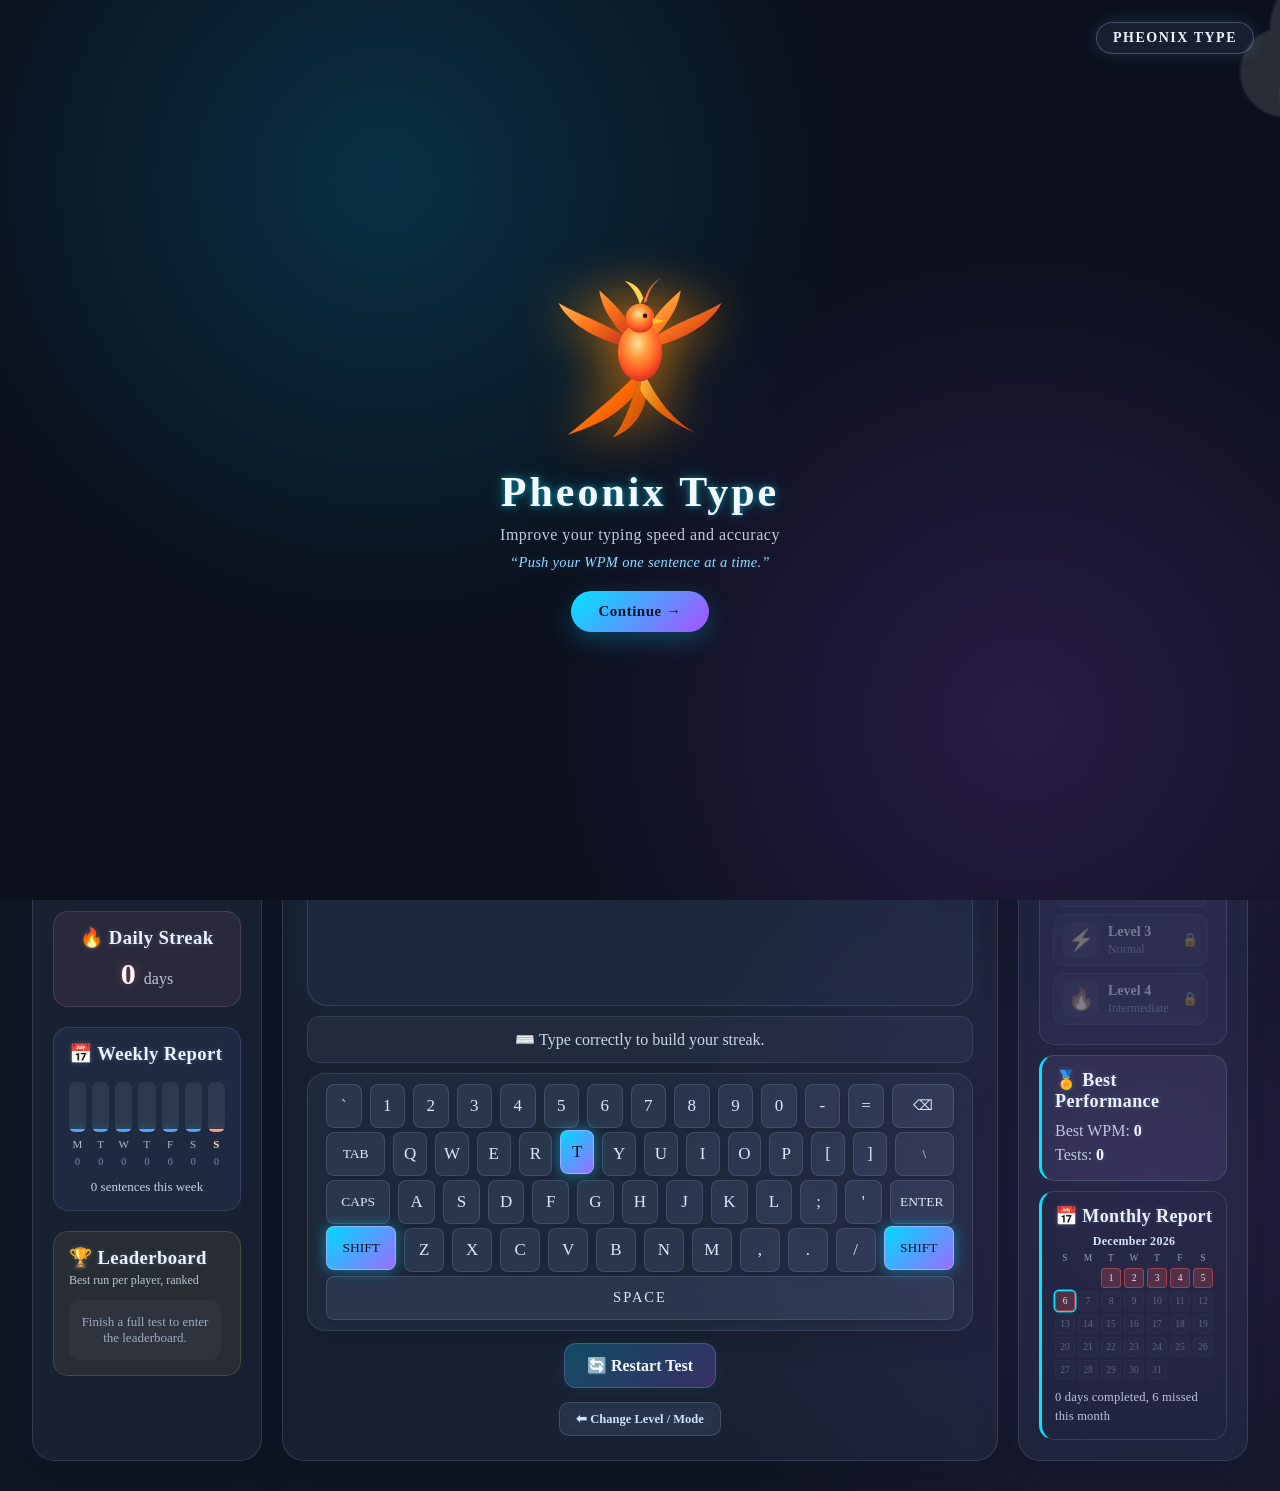
==== commit 217fe638: "Update print statement from 'Hello' to 'Goodbye'" ====
--- a/index.html
+++ b/index.html
@@ -8,7 +8,8 @@
     <title>PheonixType - Typing Practice</title>
 
    <meta name="description" content="Free online typing practice to improve your typing speed and accuracy. Take typing tests and improve your WPM.">
-
+   <link rel="canonical"
+       href=" https://sdmdyezaz.github.io/my-typing-website/">
    <meta name="keywords" content="typing practice, typing test, typing speed test, online typing practice, WPM test">
 
     <link rel="preconnect" href="https://fonts.googleapis.com">
@@ -1702,4 +1703,4 @@
 
 </body>
 
-</html>+</html>
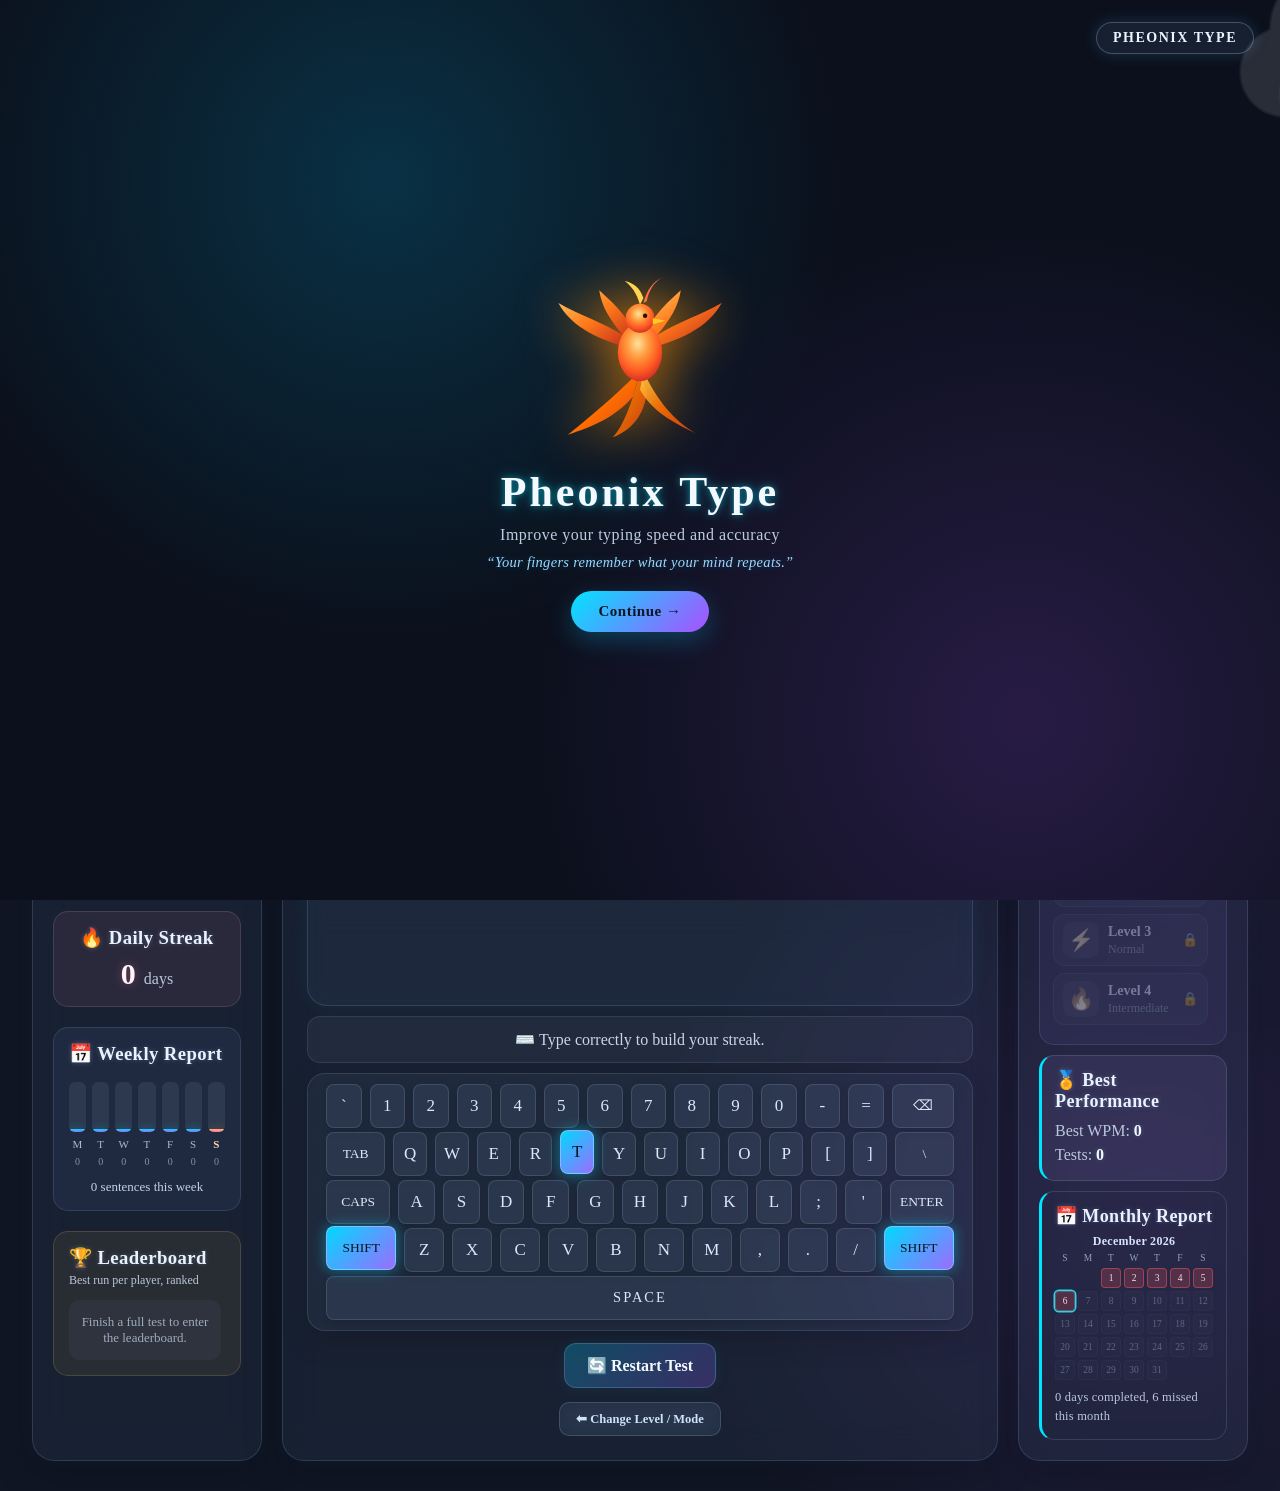
==== commit f4627d9b: "Update fmt.Println message from 'Hello' to 'Goodbye'" ====
--- a/index.html
+++ b/index.html
@@ -9,7 +9,7 @@
 
    <meta name="description" content="Free online typing practice to improve your typing speed and accuracy. Take typing tests and improve your WPM.">
    <link rel="canonical"
-       href=" https://sdmdyezaz.github.io/my-typing-website/">
+       href="https://sdmdyezaz.github.io/my-typing-website/">
    <meta name="keywords" content="typing practice, typing test, typing speed test, online typing practice, WPM test">
 
     <link rel="preconnect" href="https://fonts.googleapis.com">
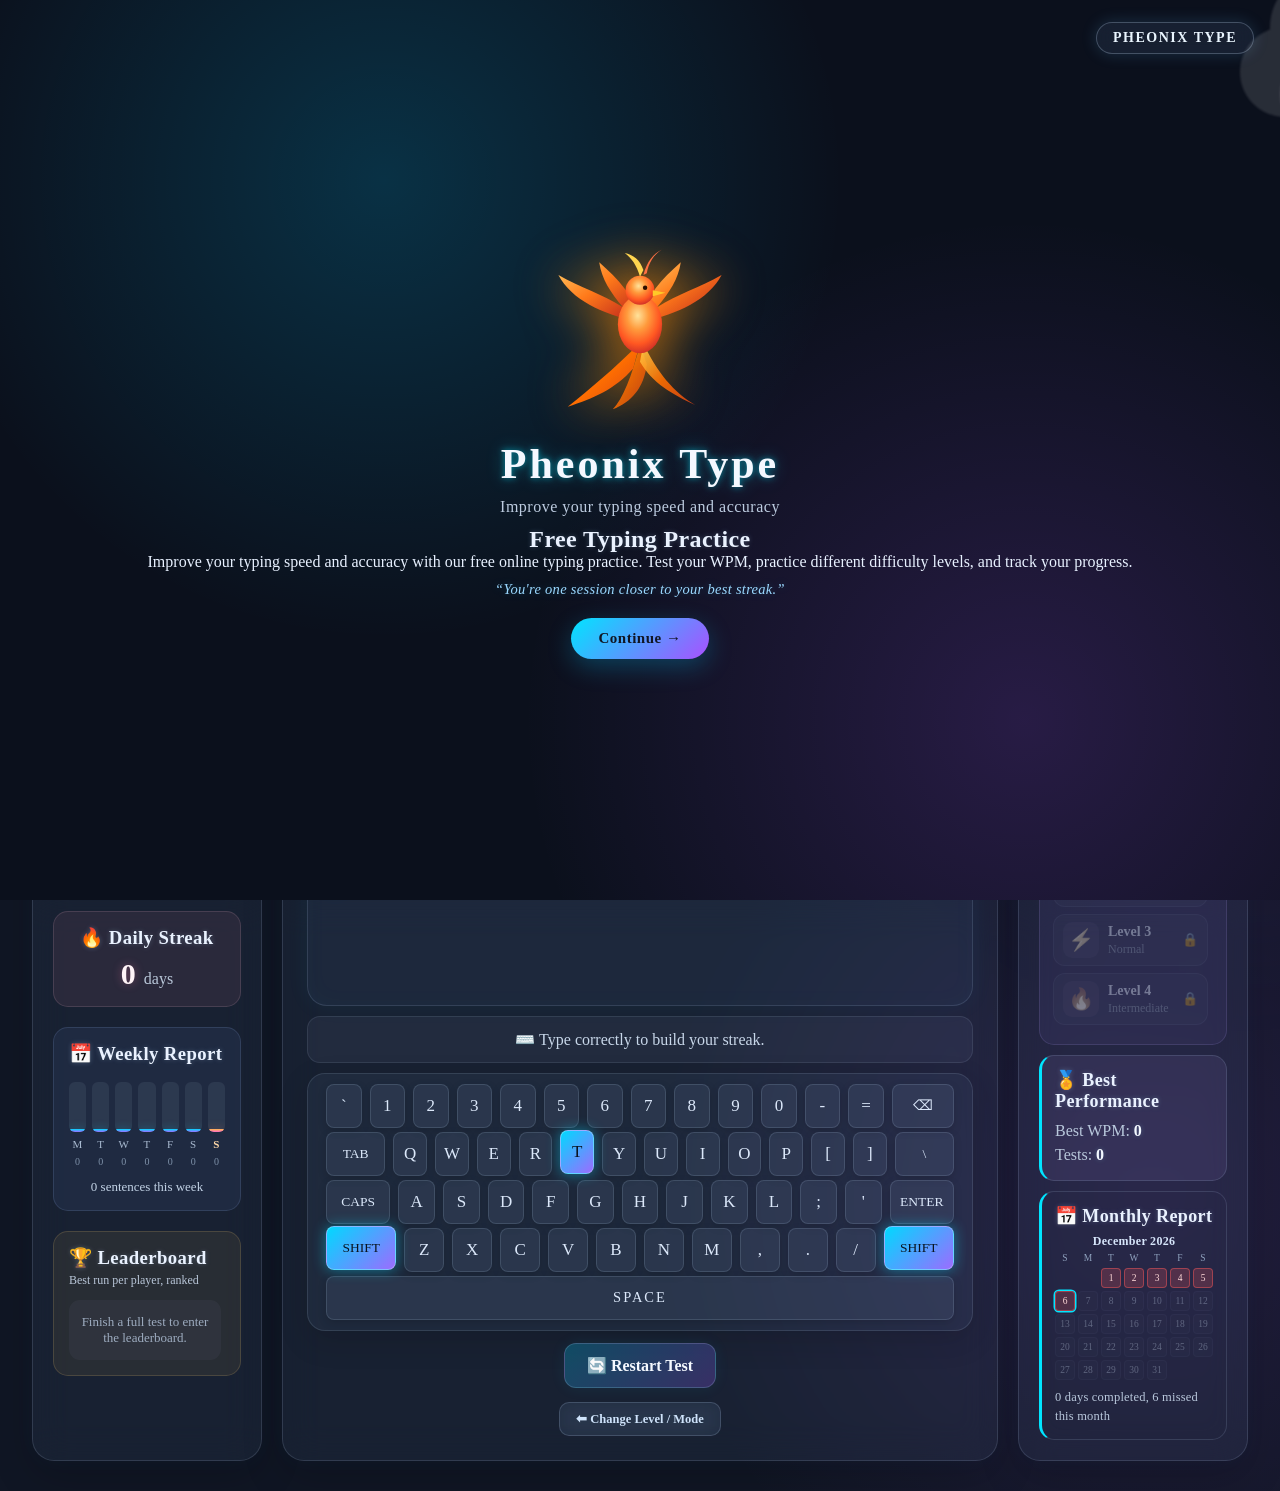
==== commit daad097f: "Update print statement from 'Hello' to 'Goodbye'" ====
--- a/index.html
+++ b/index.html
@@ -113,7 +113,13 @@
                 <p class="intro-subtitle">
                     Improve your typing speed and accuracy
                 </p>
-
+                <section class="seo-intro">
+               <h2>Free Typing Practice</h2>
+               <p>
+        Improve your typing speed and accuracy with our free online typing practice.
+        Test your WPM, practice different difficulty levels, and track your progress.
+    </p>
+</section>
                 <p
                     id="introMotivation"
                     class="intro-motivation">
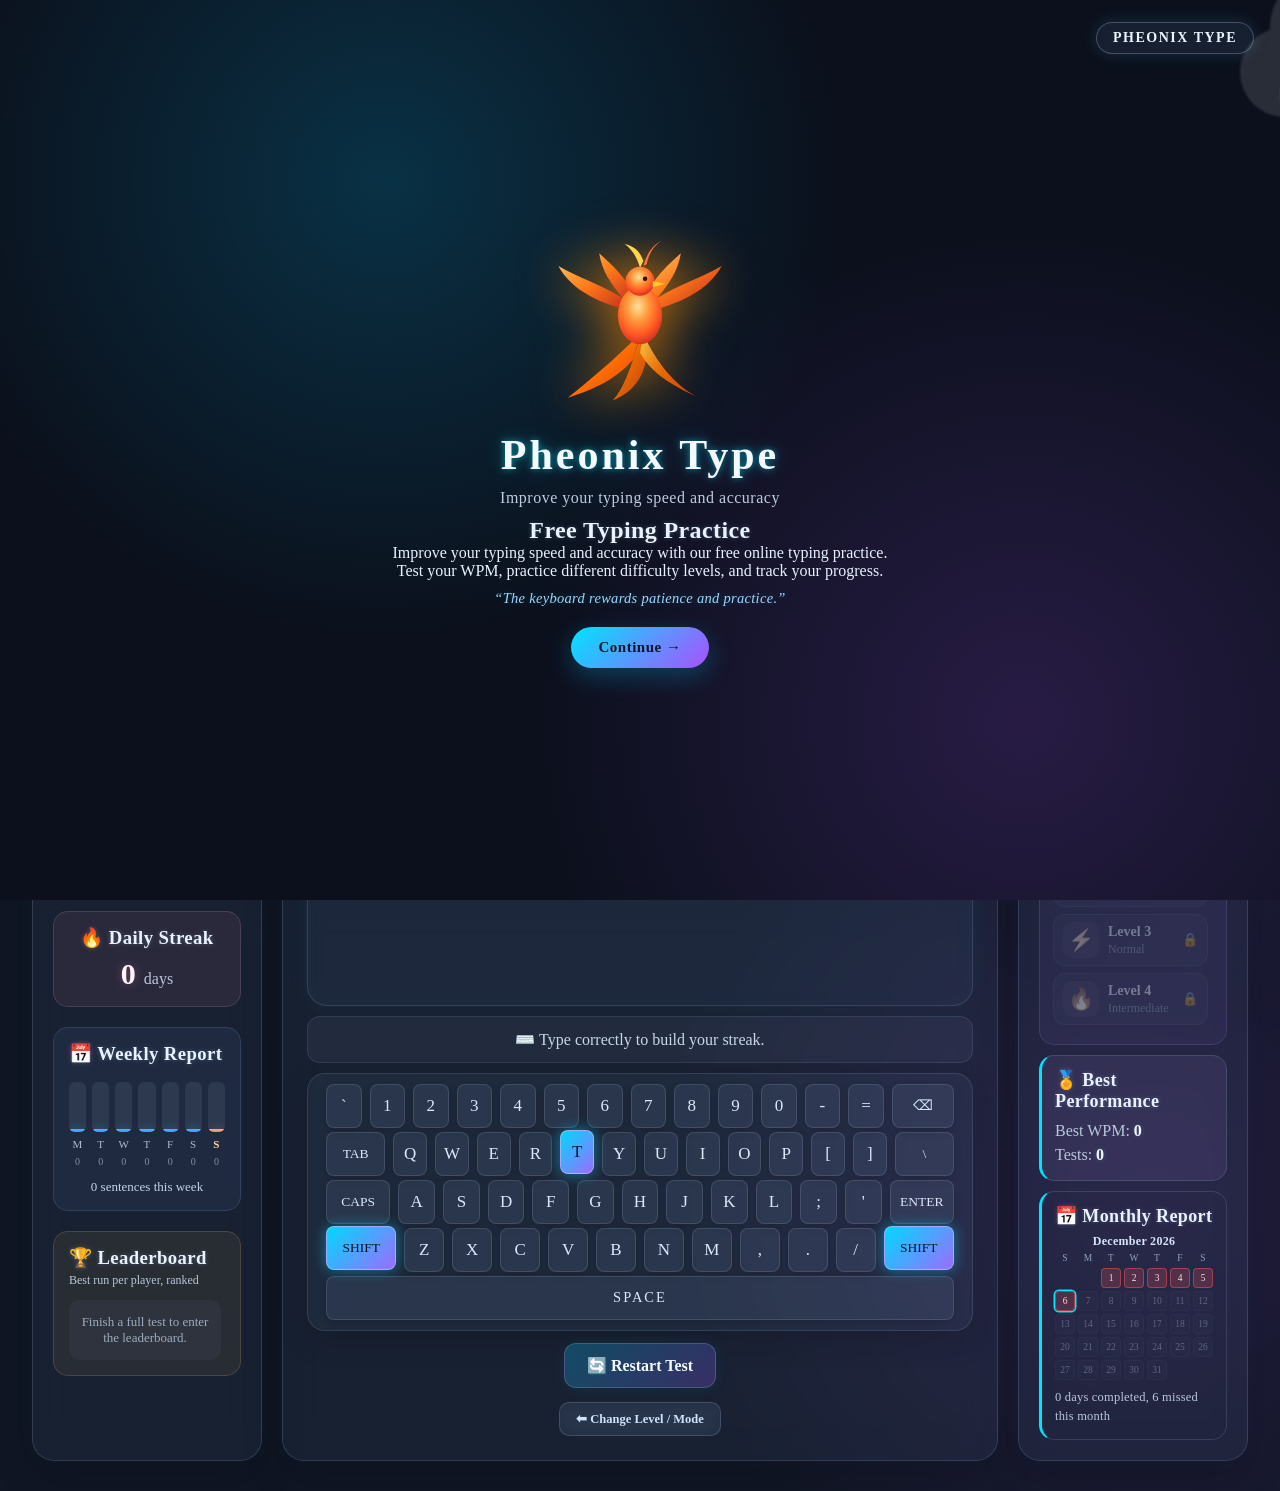
==== commit 77f7e856: "Update print statement from 'Hello' to 'Goodbye'" ====
--- a/index.html
+++ b/index.html
@@ -117,6 +117,7 @@
                <h2>Free Typing Practice</h2>
                <p>
         Improve your typing speed and accuracy with our free online typing practice.
+        <br>
         Test your WPM, practice different difficulty levels, and track your progress.
     </p>
 </section>
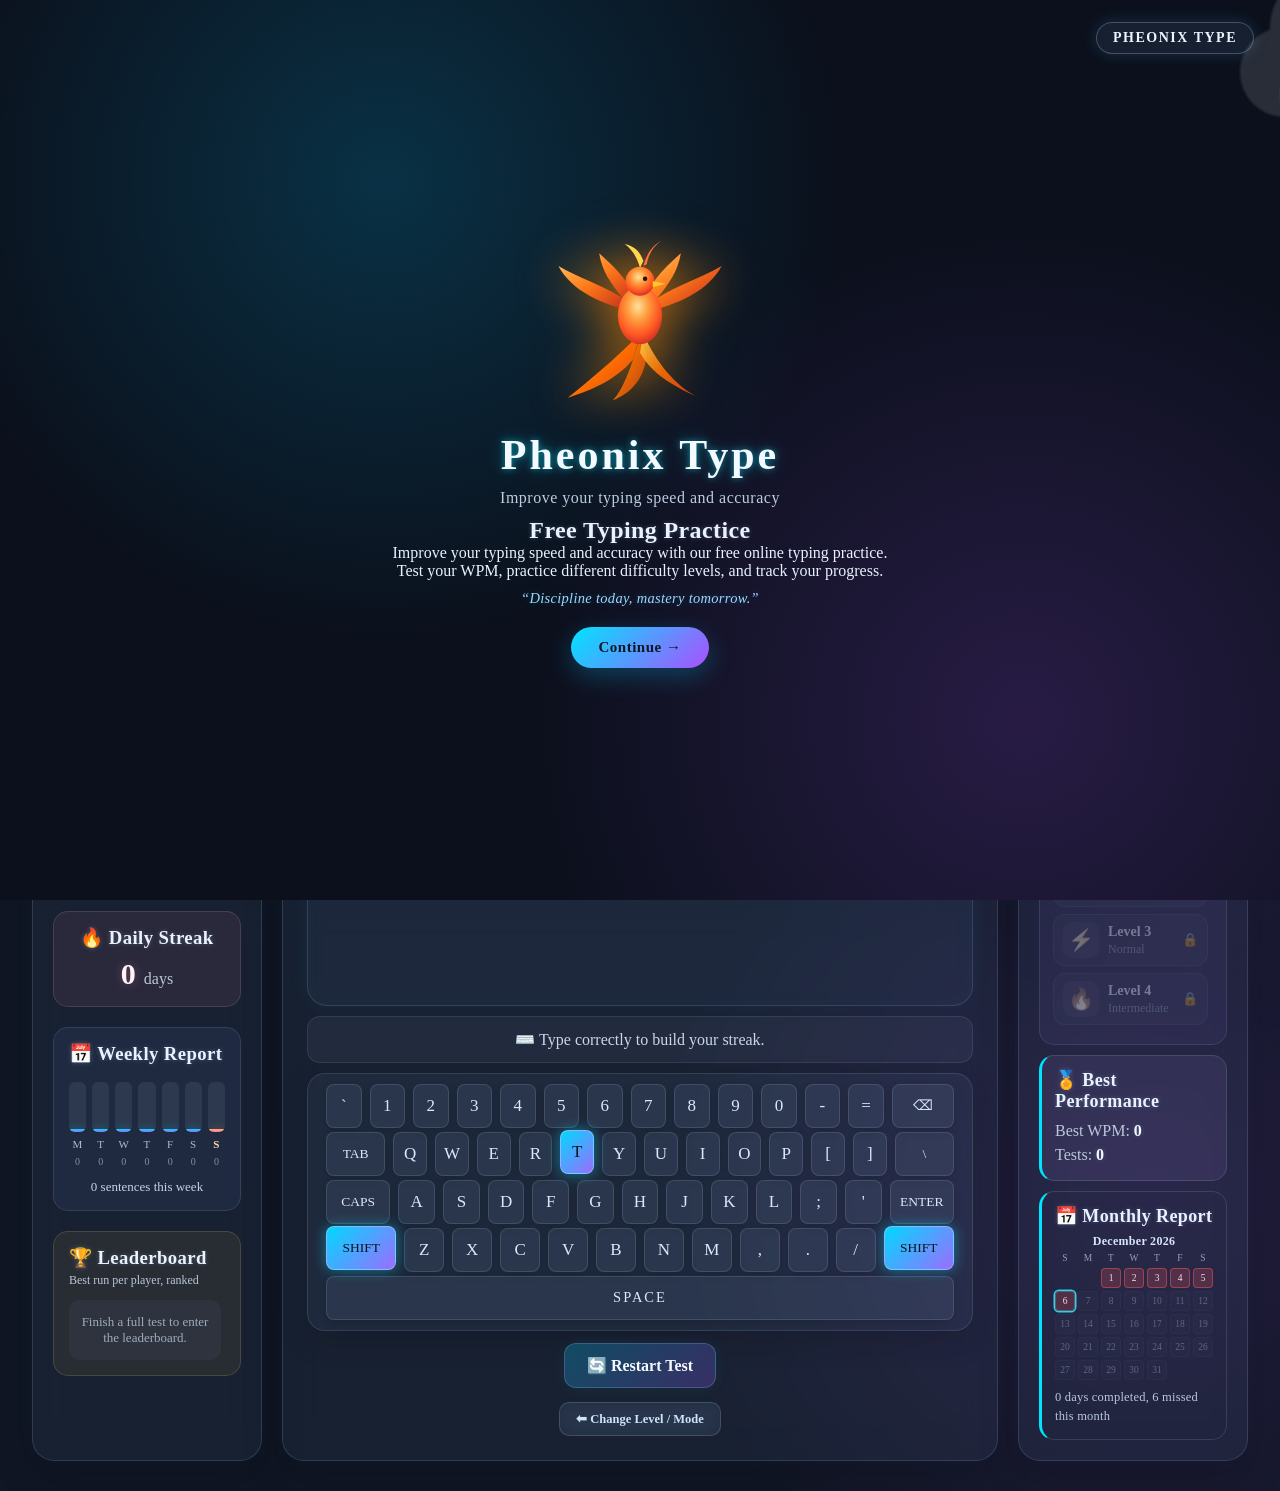
==== commit 33259527: "Update print statement from 'Hello' to 'Goodbye'" ====
--- a/index.html
+++ b/index.html
@@ -117,8 +117,8 @@
                <h2>Free Typing Practice</h2>
                <p>
         Improve your typing speed and accuracy with our free online typing practice.
-        <br>
-        Test your WPM, practice different difficulty levels, and track your progress.
+        </p>
+        <p>Test your WPM, practice different difficulty levels, and track your progress.
     </p>
 </section>
                 <p
